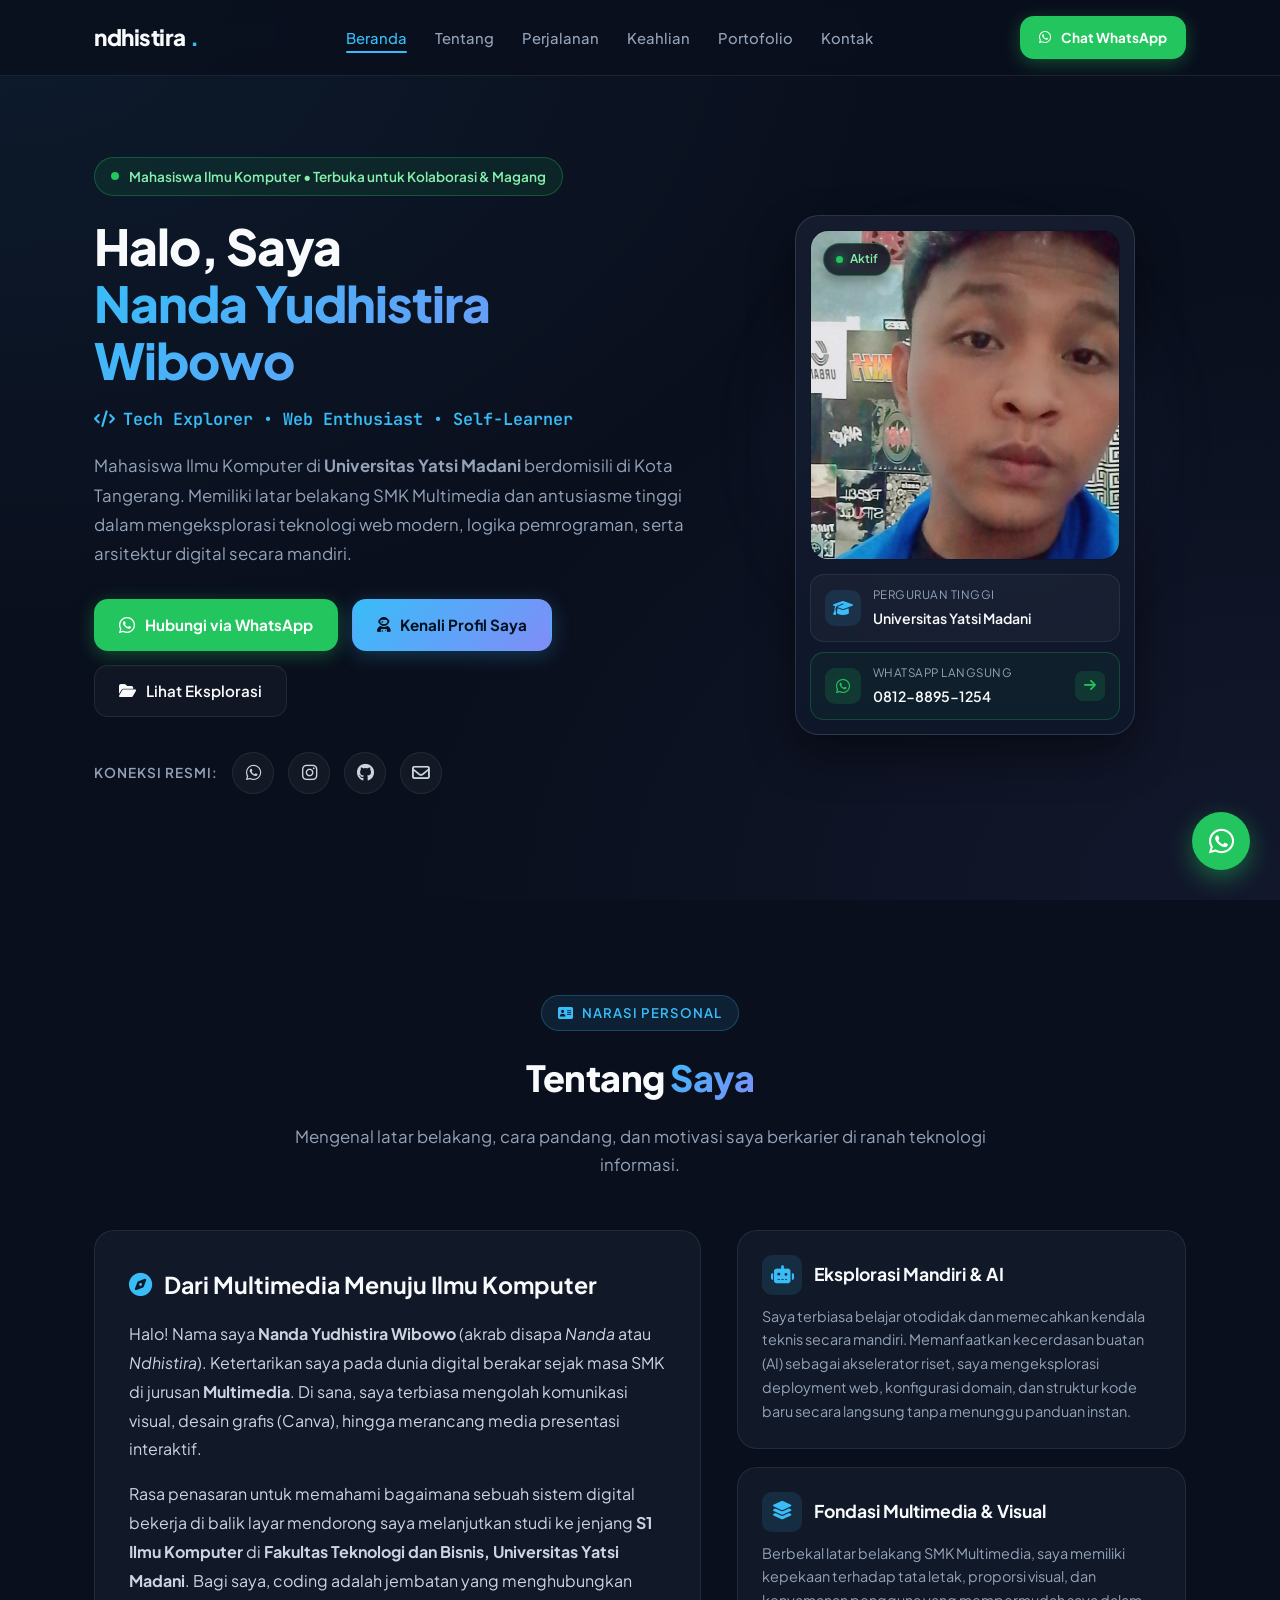
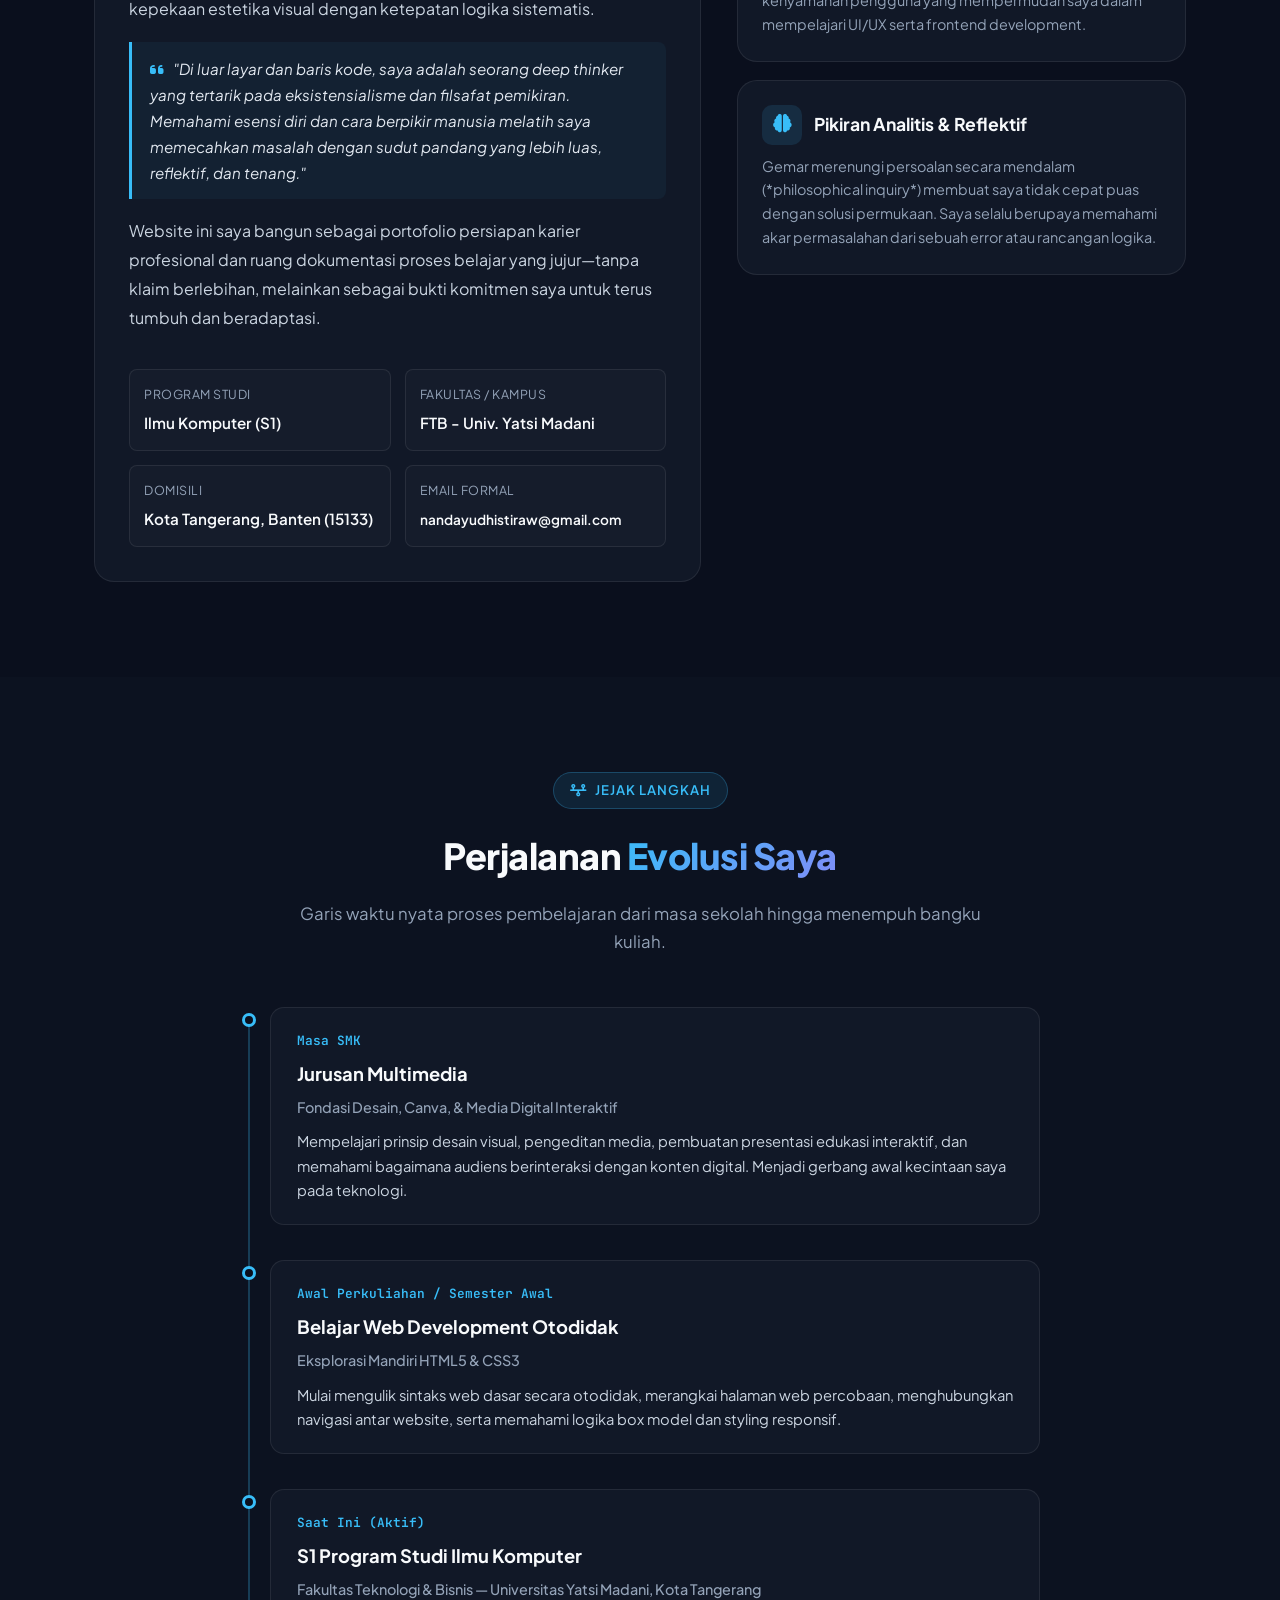
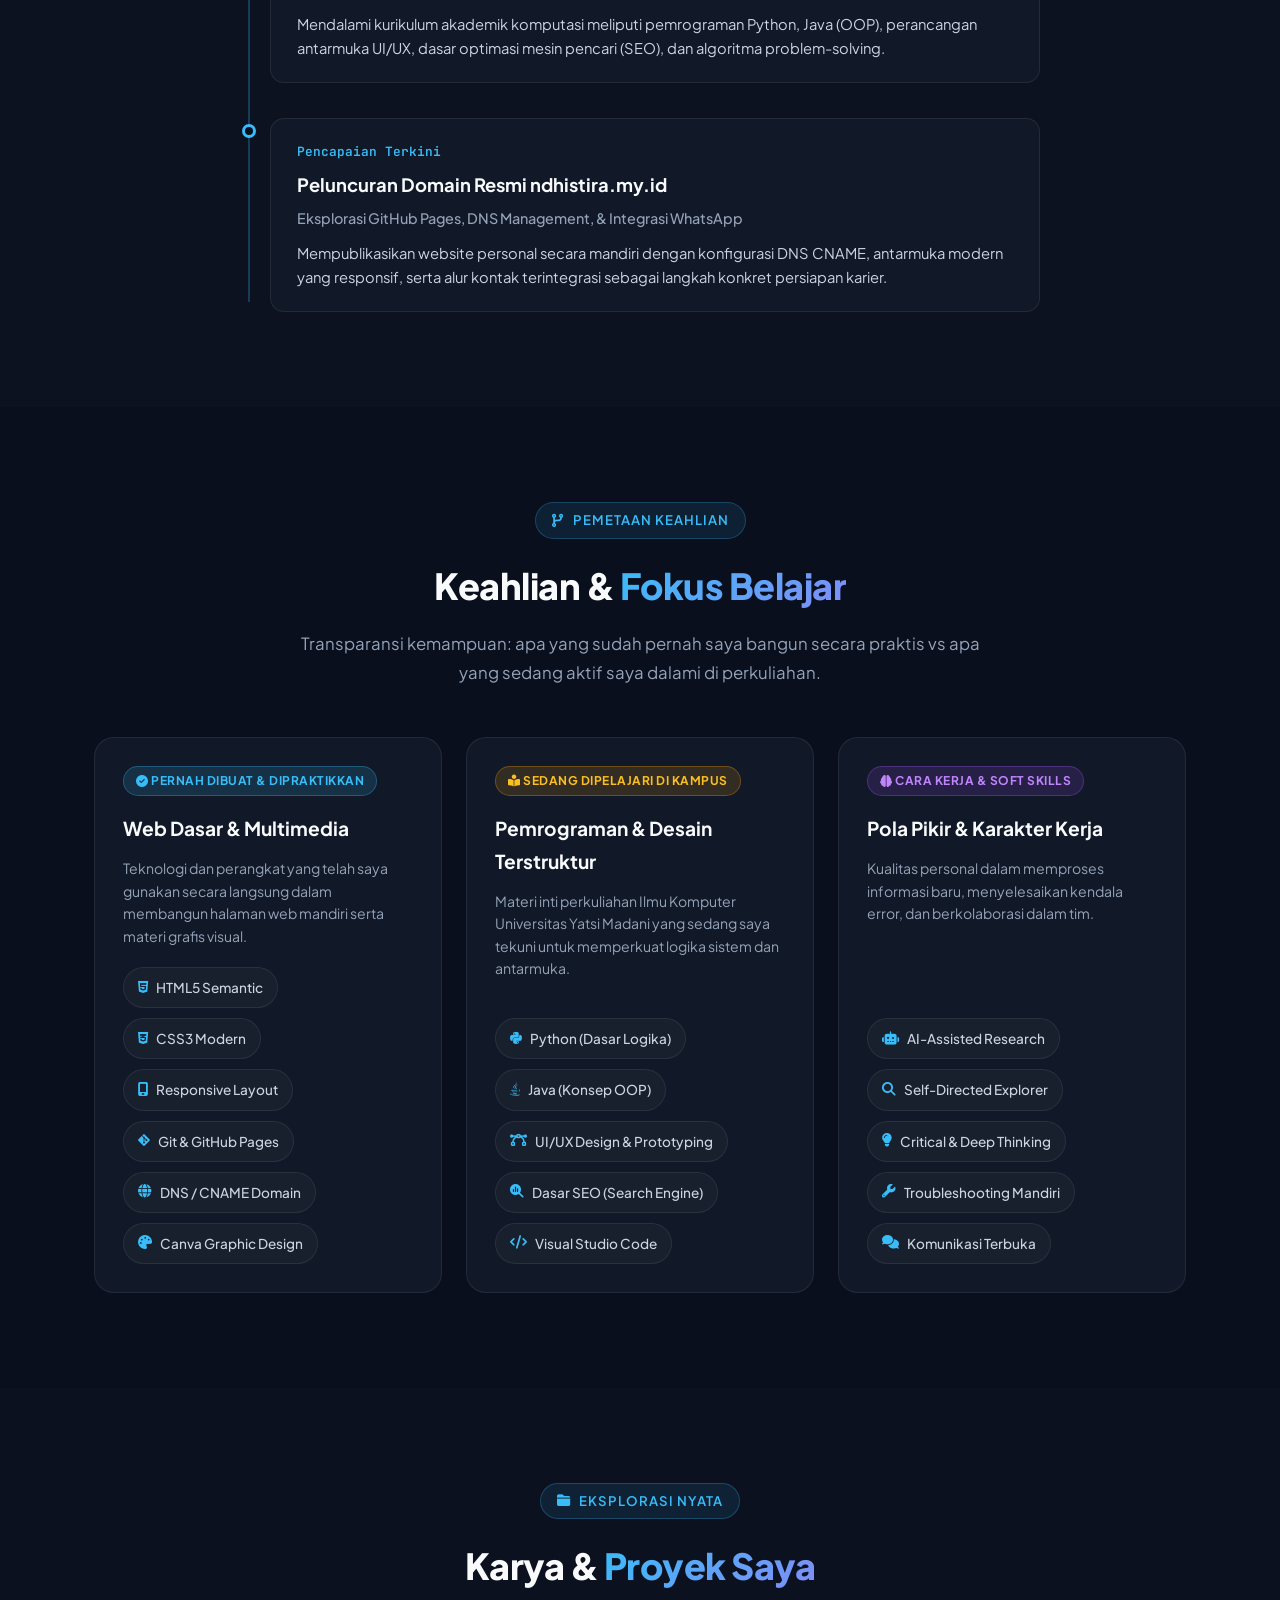
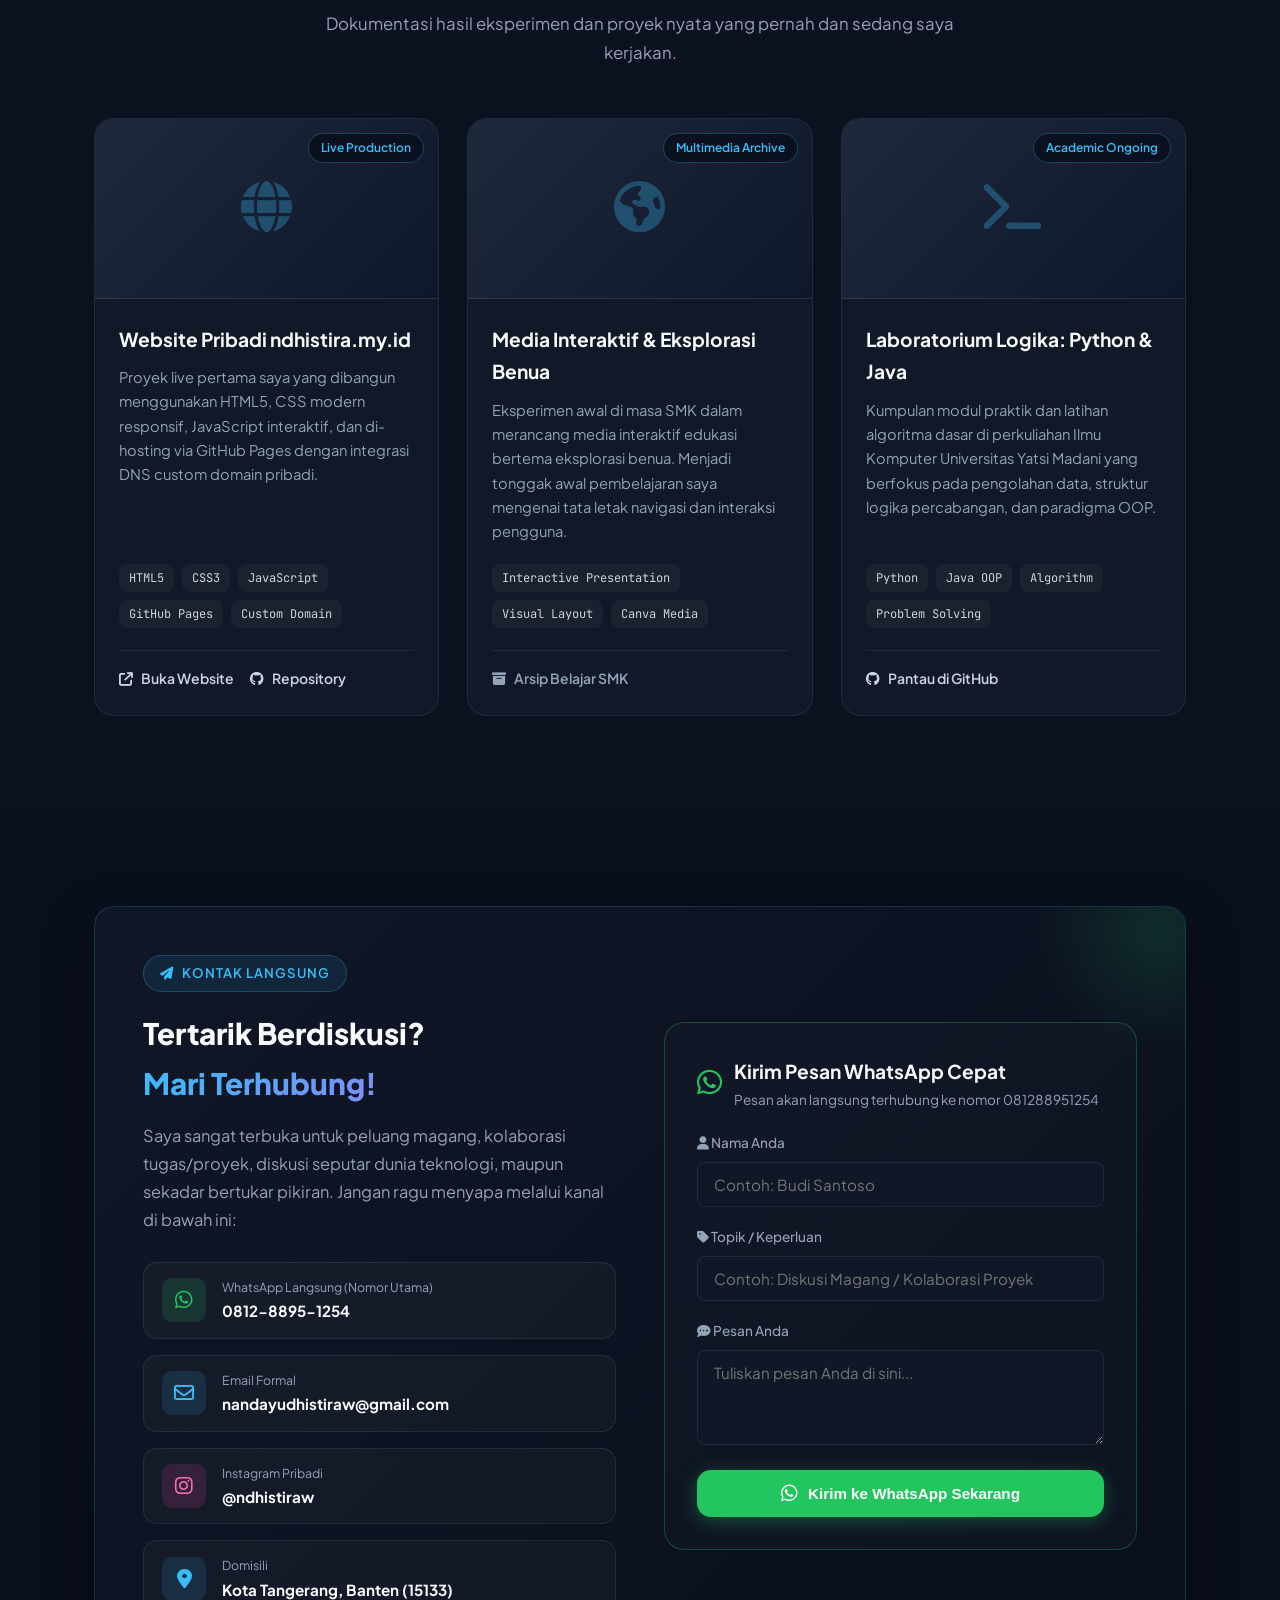
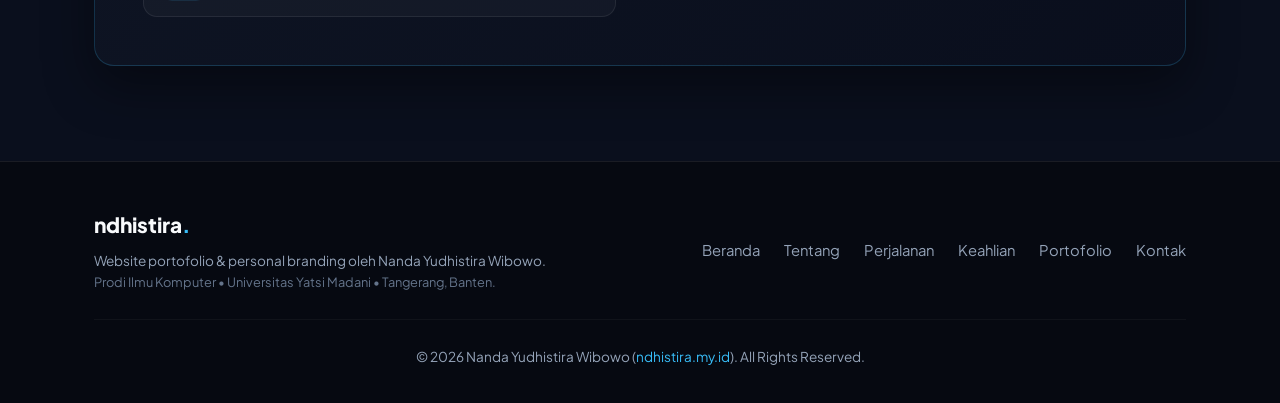
==== index.html @ 36cf0182 "pembaruan link ig" ====
<!DOCTYPE html>
<html lang="id">
<head>
    <meta charset="UTF-8">
    <meta name="viewport" content="width=device-width, initial-scale=1.0">
    <title>Nanda Yudhistira Wibowo | Portofolio & Personal Website</title>
    <meta name="description" content="Website portofolio resmi Nanda Yudhistira Wibowo (ndhistira). Mahasiswa Ilmu Komputer Universitas Yatsi Madani, Tangerang.">
    <meta name="keywords" content="Nanda Yudhistira Wibowo, ndhistira, Mahasiswa Ilmu Komputer, Universitas Yatsi Madani, Tangerang, Portofolio IT, Web Developer">
    <meta name="author" content="Nanda Yudhistira Wibowo">
    
    <!-- Open Graph / Meta Sosial -->
    <meta property="og:type" content="website">
    <meta property="og:url" content="https://ndhistira.my.id/">
    <meta property="og:title" content="Nanda Yudhistira Wibowo | Portofolio Pribadi">
    <meta property="og:description" content="Mahasiswa Ilmu Komputer Universitas Yatsi Madani, Tangerang. Portofolio persiapan karier dan eksplorasi dunia IT.">
    <meta property="og:image" content="profile.jpg">

    <!-- Google Fonts: Plus Jakarta Sans & JetBrains Mono -->
    <link rel="preconnect" href="https://fonts.googleapis.com">
    <link rel="preconnect" href="https://fonts.gstatic.com" crossorigin>
    <link href="https://fonts.googleapis.com/css2?family=Plus+Jakarta+Sans:ital,wght@0,300;0,400;0,500;0,600;0,700;0,800;1,400;1,600&family=JetBrains+Mono:wght@400;500;600&display=swap" rel="stylesheet">
    
    <!-- Font Awesome Icons -->
    <link rel="stylesheet" href="https://cdnjs.cloudflare.com/ajax/libs/font-awesome/6.5.1/css/all.min.css">

    <style>
        /* ==========================================================================
           ROOT VARIABLES & WARNA
           ========================================================================== */
        :root {
            --bg-body: #0a0f1d;
            --bg-card: #111827;
            --bg-card-hover: #172238;
            --bg-nav: rgba(10, 15, 29, 0.88);
            --border-color: rgba(255, 255, 255, 0.08);
            --border-hover: rgba(56, 189, 248, 0.4);
            
            --text-title: #f8fafc;
            --text-body: #cbd5e1;
            --text-muted: #94a3b8;
            
            --accent-primary: #38bdf8;
            --accent-gradient: linear-gradient(135deg, #38bdf8 0%, #818cf8 100%);
            --accent-glow: rgba(56, 189, 248, 0.25);
            
            --wa-green: #22c55e;
            --wa-green-hover: #16a34a;
            --wa-glow: rgba(34, 197, 94, 0.35);

            --radius-sm: 8px;
            --radius-md: 14px;
            --radius-lg: 20px;
            --radius-full: 9999px;
            
            --transition: all 0.3s cubic-bezier(0.4, 0, 0.2, 1);
        }

        /* ==========================================================================
           RESET & BASE
           ========================================================================== */
        *, *::before, *::after {
            margin: 0;
            padding: 0;
            box-sizing: border-box;
        }

        html {
            scroll-behavior: smooth;
            font-size: 16px;
            overflow-x: hidden;
            width: 100%;
            max-width: 100%;
        }

        body {
            background-color: var(--bg-body);
            color: var(--text-body);
            font-family: 'Plus Jakarta Sans', sans-serif;
            line-height: 1.7;
            overflow-x: hidden;
            width: 100%;
            max-width: 100%;
            position: relative;
            background-image: 
                radial-gradient(at 0% 0%, rgba(56, 189, 248, 0.07) 0px, transparent 50%),
                radial-gradient(at 100% 100%, rgba(129, 140, 248, 0.07) 0px, transparent 50%);
            background-attachment: fixed;
        }

        a {
            text-decoration: none;
            color: inherit;
            transition: var(--transition);
        }

        img {
            max-width: 100%;
            height: auto;
            display: block;
        }

        .container {
            width: 100%;
            max-width: 1140px;
            margin: 0 auto;
            padding: 0 24px;
        }

        .section {
            padding: 95px 0;
            position: relative;
        }

        .section-header {
            text-align: center;
            max-width: 700px;
            margin: 0 auto 50px;
        }

        .section-tag {
            display: inline-flex;
            align-items: center;
            gap: 8px;
            padding: 6px 16px;
            background: rgba(56, 189, 248, 0.1);
            color: var(--accent-primary);
            border: 1px solid rgba(56, 189, 248, 0.25);
            border-radius: var(--radius-full);
            font-size: 0.825rem;
            font-weight: 600;
            text-transform: uppercase;
            letter-spacing: 1px;
            margin-bottom: 16px;
        }

        .section-title {
            font-size: 2.25rem;
            font-weight: 800;
            color: var(--text-title);
            margin-bottom: 14px;
            letter-spacing: -0.5px;
        }

        .section-desc {
            font-size: 1.05rem;
            color: var(--text-muted);
        }

        .gradient-text {
            background: var(--accent-gradient);
            -webkit-background-clip: text;
            -webkit-text-fill-color: transparent;
            display: inline-block;
        }

        /* ==========================================================================
           BUTTONS
           ========================================================================== */
        .btn {
            display: inline-flex;
            align-items: center;
            justify-content: center;
            gap: 10px;
            padding: 12px 24px;
            border-radius: var(--radius-md);
            font-weight: 600;
            font-size: 0.95rem;
            cursor: pointer;
            border: 1px solid transparent;
            transition: var(--transition);
            text-align: center;
        }

        .btn-primary {
            background: var(--accent-gradient);
            color: #04101e;
            box-shadow: 0 4px 20px var(--accent-glow);
            font-weight: 700;
        }

        .btn-primary:hover {
            transform: translateY(-3px);
            box-shadow: 0 8px 25px rgba(56, 189, 248, 0.45);
        }

        .btn-whatsapp {
            background-color: var(--wa-green);
            color: #ffffff;
            box-shadow: 0 4px 18px var(--wa-glow);
            font-weight: 700;
        }

        .btn-whatsapp:hover {
            background-color: var(--wa-green-hover);
            transform: translateY(-3px);
            box-shadow: 0 8px 25px rgba(34, 197, 94, 0.5);
        }

        .btn-outline {
            background: rgba(255, 255, 255, 0.03);
            border: 1px solid var(--border-color);
            color: var(--text-title);
        }

        .btn-outline:hover {
            background: rgba(255, 255, 255, 0.08);
            border-color: var(--accent-primary);
            color: var(--accent-primary);
            transform: translateY(-3px);
        }

        /* ==========================================================================
           NAVBAR
           ========================================================================== */
        .navbar {
            position: fixed;
            top: 0;
            left: 0;
            width: 100%;
            z-index: 1000;
            background: var(--bg-nav);
            backdrop-filter: blur(12px);
            -webkit-backdrop-filter: blur(12px);
            border-bottom: 1px solid var(--border-color);
            transition: var(--transition);
        }

        .navbar-content {
            display: flex;
            align-items: center;
            justify-content: space-between;
            height: 75px;
        }

        .logo {
            font-size: 1.4rem;
            font-weight: 800;
            color: var(--text-title);
            letter-spacing: -0.5px;
            display: flex;
            align-items: center;
            gap: 4px;
        }

        .logo .dot {
            color: var(--accent-primary);
        }

        .nav-menu {
            display: flex;
            align-items: center;
            gap: 28px;
            list-style: none;
        }

        .nav-link {
            font-size: 0.925rem;
            font-weight: 500;
            color: var(--text-muted);
            position: relative;
            padding: 6px 0;
        }

        .nav-link:hover,
        .nav-link.active {
            color: var(--accent-primary);
        }

        .nav-link::after {
            content: '';
            position: absolute;
            bottom: 0;
            left: 0;
            width: 0%;
            height: 2px;
            background: var(--accent-primary);
            transition: var(--transition);
            border-radius: var(--radius-full);
        }

        .nav-link:hover::after,
        .nav-link.active::after {
            width: 100%;
        }

        .nav-cta {
            display: flex;
            align-items: center;
            gap: 12px;
        }

        .nav-toggle {
            display: none;
            background: none;
            border: none;
            color: var(--text-title);
            font-size: 1.4rem;
            cursor: pointer;
        }

        /* ==========================================================================
           HERO SECTION
           ========================================================================== */
        #hero {
            min-height: 100vh;
            display: flex;
            align-items: center;
            padding-top: 110px;
            padding-bottom: 60px;
            position: relative;
        }

        .hero-grid {
            display: grid;
            grid-template-columns: 1.15fr 0.85fr;
            align-items: center;
            gap: 50px;
        }

        .status-badge {
            display: inline-flex;
            align-items: center;
            gap: 10px;
            padding: 7px 16px;
            background: rgba(34, 197, 94, 0.1);
            border: 1px solid rgba(34, 197, 94, 0.3);
            border-radius: var(--radius-full);
            color: #86efac;
            font-size: 0.85rem;
            font-weight: 600;
            margin-bottom: 22px;
        }

        .pulse-dot {
            width: 8px;
            height: 8px;
            background-color: var(--wa-green);
            border-radius: 50%;
            box-shadow: 0 0 0 0 rgba(34, 197, 94, 0.7);
            animation: pulseAnimation 2s infinite;
        }

        @keyframes pulseAnimation {
            0% {
                box-shadow: 0 0 0 0 rgba(34, 197, 94, 0.7);
            }
            70% {
                box-shadow: 0 0 0 10px rgba(34, 197, 94, 0);
            }
            100% {
                box-shadow: 0 0 0 0 rgba(34, 197, 94, 0);
            }
        }

        .hero-title {
            font-size: 3.1rem;
            font-weight: 800;
            line-height: 1.15;
            color: var(--text-title);
            margin-bottom: 16px;
            letter-spacing: -1px;
        }

        .hero-subtitle {
            font-family: 'JetBrains Mono', monospace;
            font-size: 1.05rem;
            color: var(--accent-primary);
            font-weight: 600;
            margin-bottom: 18px;
            display: flex;
            align-items: center;
            gap: 8px;
        }

        .hero-description {
            font-size: 1.05rem;
            color: var(--text-muted);
            margin-bottom: 30px;
            line-height: 1.75;
        }

        .hero-actions {
            display: flex;
            flex-wrap: wrap;
            gap: 14px;
            margin-bottom: 35px;
        }

        .hero-socials {
            display: flex;
            align-items: center;
            gap: 14px;
        }

        .hero-socials-label {
            font-size: 0.85rem;
            color: var(--text-muted);
            text-transform: uppercase;
            letter-spacing: 1px;
            font-weight: 600;
        }

        .social-icon-btn {
            width: 42px;
            height: 42px;
            border-radius: 50%;
            background: rgba(255, 255, 255, 0.04);
            border: 1px solid var(--border-color);
            display: inline-flex;
            align-items: center;
            justify-content: center;
            color: var(--text-body);
            font-size: 1.1rem;
            transition: var(--transition);
        }

        .social-icon-btn:hover {
            color: var(--accent-primary);
            border-color: var(--accent-primary);
            background: rgba(56, 189, 248, 0.1);
            transform: translateY(-3px);
        }

        /* Hero Profile Card (Clean & Spacious - Tidak Numpuk) */
        .hero-image-wrapper {
            position: relative;
            display: flex;
            justify-content: center;
        }

        .hero-glow-back {
            position: absolute;
            width: 320px;
            height: 420px;
            background: radial-gradient(circle, rgba(56, 189, 248, 0.28) 0%, rgba(129, 140, 248, 0.15) 50%, transparent 70%);
            filter: blur(45px);
            z-index: -1;
            top: 15px;
        }

        .hero-profile-card {
            position: relative;
            width: 340px;
            background: linear-gradient(180deg, rgba(22, 30, 49, 0.85) 0%, rgba(15, 23, 42, 0.95) 100%);
            border: 1px solid rgba(255, 255, 255, 0.12);
            border-radius: 24px;
            padding: 14px;
            box-shadow: 0 20px 45px rgba(0, 0, 0, 0.45);
            backdrop-filter: blur(12px);
            transition: var(--transition);
        }

        .hero-profile-card:hover {
            border-color: rgba(56, 189, 248, 0.35);
            box-shadow: 0 25px 55px rgba(0, 0, 0, 0.55);
            transform: translateY(-4px);
        }

        .profile-photo-container {
            width: 100%;
            height: 330px;
            border-radius: 18px;
            overflow: hidden;
            position: relative;
            background: #020617;
            border: 1px solid rgba(255, 255, 255, 0.06);
        }

        .profile-photo-container img {
            width: 100%;
            height: 100%;
            object-fit: cover;
            object-position: center 25%;
            transition: transform 0.5s ease;
        }

        .hero-profile-card:hover .profile-photo-container img {
            transform: scale(1.03);
        }

        .profile-status-pill {
            position: absolute;
            top: 12px;
            left: 12px;
            background: rgba(10, 15, 29, 0.82);
            backdrop-filter: blur(8px);
            border: 1px solid rgba(34, 197, 94, 0.4);
            padding: 5px 12px;
            border-radius: var(--radius-full);
            font-size: 0.75rem;
            font-weight: 600;
            color: #86efac;
            display: flex;
            align-items: center;
            gap: 7px;
            box-shadow: 0 4px 12px rgba(0, 0, 0, 0.3);
        }

        .profile-status-pill .status-indicator {
            width: 7px;
            height: 7px;
            border-radius: 50%;
            background-color: var(--wa-green);
            box-shadow: 0 0 8px rgba(34, 197, 94, 0.8);
        }

        /* Detail Items Under Photo */
        .profile-card-details {
            margin-top: 14px;
            display: flex;
            flex-direction: column;
            gap: 10px;
        }

        .profile-detail-item {
            display: flex;
            align-items: center;
            gap: 12px;
            padding: 10px 14px;
            background: rgba(255, 255, 255, 0.03);
            border: 1px solid var(--border-color);
            border-radius: var(--radius-md);
            transition: var(--transition);
        }

        .profile-detail-item:hover {
            background: rgba(255, 255, 255, 0.06);
            border-color: rgba(56, 189, 248, 0.3);
        }

        .profile-detail-item.wa-item {
            border-color: rgba(34, 197, 94, 0.25);
            background: rgba(34, 197, 94, 0.05);
        }

        .profile-detail-item.wa-item:hover {
            border-color: rgba(34, 197, 94, 0.45);
            background: rgba(34, 197, 94, 0.1);
        }

        .detail-icon {
            width: 36px;
            height: 36px;
            border-radius: 10px;
            background: rgba(56, 189, 248, 0.12);
            color: var(--accent-primary);
            display: flex;
            align-items: center;
            justify-content: center;
            font-size: 1rem;
            flex-shrink: 0;
        }

        .detail-icon.wa {
            background: rgba(34, 197, 94, 0.15);
            color: var(--wa-green);
        }

        .detail-text {
            flex-grow: 1;
        }

        .detail-text span {
            display: block;
            font-size: 0.725rem;
            color: var(--text-muted);
            text-transform: uppercase;
            letter-spacing: 0.5px;
            margin-bottom: 2px;
        }

        .detail-text strong {
            display: block;
            font-size: 0.88rem;
            color: var(--text-title);
            font-weight: 600;
        }

        .detail-action-btn {
            width: 30px;
            height: 30px;
            border-radius: 8px;
            background: rgba(34, 197, 94, 0.15);
            color: var(--wa-green);
            display: flex;
            align-items: center;
            justify-content: center;
            font-size: 0.85rem;
            transition: var(--transition);
        }

        .detail-action-btn:hover {
            background: var(--wa-green);
            color: #ffffff;
            transform: translateX(2px);
        }

        /* ==========================================================================
           ABOUT SECTION (PERSONAL NARRATIVE & HONEST STORY)
           ========================================================================== */
        .about-grid {
            display: grid;
            grid-template-columns: 1.15fr 0.85fr;
            gap: 36px;
            align-items: stretch;
        }

        .about-card {
            background: var(--bg-card);
            border: 1px solid var(--border-color);
            border-radius: var(--radius-lg);
            padding: 34px;
            display: flex;
            flex-direction: column;
            justify-content: space-between;
        }

        .about-card h3 {
            font-size: 1.45rem;
            color: var(--text-title);
            margin-bottom: 16px;
            display: flex;
            align-items: center;
            gap: 12px;
        }

        .about-card h3 i {
            color: var(--accent-primary);
        }

        .about-card p {
            color: var(--text-body);
            font-size: 1rem;
            line-height: 1.8;
            margin-bottom: 16px;
        }

        .philosophical-quote {
            background: rgba(56, 189, 248, 0.05);
            border-left: 3px solid var(--accent-primary);
            padding: 14px 18px;
            border-radius: 0 var(--radius-sm) var(--radius-sm) 0;
            margin: 18px 0;
            font-style: italic;
            color: #e2e8f0;
            font-size: 0.95rem;
        }

        .info-grid {
            display: grid;
            grid-template-columns: repeat(2, 1fr);
            gap: 14px;
            margin-top: 20px;
        }

        .info-item {
            background: rgba(255, 255, 255, 0.02);
            border: 1px solid var(--border-color);
            border-radius: var(--radius-sm);
            padding: 14px;
        }

        .info-label {
            font-size: 0.775rem;
            color: var(--text-muted);
            margin-bottom: 4px;
            display: block;
            text-transform: uppercase;
            letter-spacing: 0.5px;
        }

        .info-value {
            font-size: 0.95rem;
            font-weight: 600;
            color: var(--text-title);
        }

        /* Pillars Side Column */
        .pillars-column {
            display: flex;
            flex-direction: column;
            gap: 18px;
        }

        .pillar-card {
            background: var(--bg-card);
            border: 1px solid var(--border-color);
            border-radius: var(--radius-lg);
            padding: 24px;
            transition: var(--transition);
        }

        .pillar-card:hover {
            border-color: var(--border-hover);
            transform: translateY(-3px);
            background: var(--bg-card-hover);
        }

        .pillar-header {
            display: flex;
            align-items: center;
            gap: 12px;
            margin-bottom: 10px;
        }

        .pillar-icon {
            width: 40px;
            height: 40px;
            border-radius: 10px;
            background: rgba(56, 189, 248, 0.12);
            color: var(--accent-primary);
            display: flex;
            align-items: center;
            justify-content: center;
            font-size: 1.15rem;
        }

        .pillar-title {
            font-size: 1.1rem;
            font-weight: 700;
            color: var(--text-title);
        }

        .pillar-desc {
            font-size: 0.9rem;
            color: var(--text-muted);
            line-height: 1.65;
        }

        /* ==========================================================================
           SKILLS SECTION (HONEST CATEGORIZATION)
           ========================================================================== */
        .skills-grid {
            display: grid;
            grid-template-columns: repeat(auto-fit, minmax(320px, 1fr));
            gap: 24px;
        }

        .skill-box {
            background: var(--bg-card);
            border: 1px solid var(--border-color);
            border-radius: var(--radius-lg);
            padding: 28px;
            transition: var(--transition);
            display: flex;
            flex-direction: column;
        }

        .skill-box:hover {
            border-color: var(--border-hover);
            transform: translateY(-4px);
            background: var(--bg-card-hover);
        }

        .skill-box-badge {
            display: inline-block;
            align-self: flex-start;
            padding: 4px 12px;
            border-radius: var(--radius-full);
            font-size: 0.75rem;
            font-weight: 700;
            text-transform: uppercase;
            letter-spacing: 0.5px;
            margin-bottom: 16px;
        }

        .badge-mastered {
            background: rgba(56, 189, 248, 0.15);
            color: var(--accent-primary);
            border: 1px solid rgba(56, 189, 248, 0.3);
        }

        .badge-learning {
            background: rgba(245, 158, 11, 0.15);
            color: #fbbf24;
            border: 1px solid rgba(245, 158, 11, 0.3);
        }

        .badge-method {
            background: rgba(168, 85, 247, 0.15);
            color: #c084fc;
            border: 1px solid rgba(168, 85, 247, 0.3);
        }

        .skill-box-title {
            font-size: 1.2rem;
            font-weight: 700;
            color: var(--text-title);
            margin-bottom: 12px;
        }

        .skill-box-desc {
            font-size: 0.88rem;
            color: var(--text-muted);
            margin-bottom: 20px;
            line-height: 1.6;
        }

        .skill-tags {
            display: flex;
            flex-wrap: wrap;
            gap: 10px;
            margin-top: auto;
        }

        .tech-pill-tag {
            display: inline-flex;
            align-items: center;
            gap: 8px;
            padding: 8px 14px;
            background: rgba(255, 255, 255, 0.03);
            border: 1px solid var(--border-color);
            border-radius: var(--radius-full);
            font-size: 0.85rem;
            color: var(--text-body);
            font-weight: 500;
        }

        .tech-pill-tag i {
            color: var(--accent-primary);
        }

        /* ==========================================================================
           LEARNING JOURNEY & TIMELINE
           ========================================================================== */
        .timeline {
            position: relative;
            max-width: 800px;
            margin: 0 auto;
            padding-left: 30px;
        }

        .timeline::before {
            content: '';
            position: absolute;
            left: 8px;
            top: 10px;
            bottom: 10px;
            width: 2px;
            background: rgba(56, 189, 248, 0.25);
        }

        .timeline-item {
            position: relative;
            margin-bottom: 35px;
        }

        .timeline-item:last-child {
            margin-bottom: 0;
        }

        .timeline-dot {
            position: absolute;
            left: -28px;
            top: 6px;
            width: 14px;
            height: 14px;
            border-radius: 50%;
            background: var(--bg-body);
            border: 3px solid var(--accent-primary);
        }

        .timeline-card {
            background: var(--bg-card);
            border: 1px solid var(--border-color);
            border-radius: var(--radius-md);
            padding: 22px 26px;
            transition: var(--transition);
        }

        .timeline-card:hover {
            border-color: var(--border-hover);
            transform: translateX(4px);
        }

        .timeline-period {
            font-family: 'JetBrains Mono', monospace;
            font-size: 0.8rem;
            color: var(--accent-primary);
            font-weight: 600;
            margin-bottom: 6px;
        }

        .timeline-title {
            font-size: 1.15rem;
            font-weight: 700;
            color: var(--text-title);
            margin-bottom: 6px;
        }

        .timeline-institution {
            font-size: 0.9rem;
            color: #94a3b8;
            font-weight: 500;
            margin-bottom: 10px;
        }

        .timeline-desc {
            font-size: 0.92rem;
            color: var(--text-body);
            line-height: 1.65;
        }

        /* ==========================================================================
           PORTFOLIO / PROJECTS
           ========================================================================== */
        .projects-grid {
            display: grid;
            grid-template-columns: repeat(auto-fit, minmax(320px, 1fr));
            gap: 28px;
        }

        .project-card {
            background: var(--bg-card);
            border: 1px solid var(--border-color);
            border-radius: var(--radius-lg);
            overflow: hidden;
            display: flex;
            flex-direction: column;
            transition: var(--transition);
        }

        .project-card:hover {
            transform: translateY(-6px);
            border-color: var(--border-hover);
            box-shadow: 0 16px 36px rgba(0, 0, 0, 0.4);
        }

        .project-preview {
            height: 180px;
            background: linear-gradient(135deg, #1e293b 0%, #0f172a 100%);
            display: flex;
            align-items: center;
            justify-content: center;
            position: relative;
            border-bottom: 1px solid var(--border-color);
        }

        .project-preview-icon {
            font-size: 3.2rem;
            color: rgba(56, 189, 248, 0.3);
            transition: transform 0.4s ease;
        }

        .project-card:hover .project-preview-icon {
            transform: scale(1.12);
            color: var(--accent-primary);
        }

        .project-tag-floating {
            position: absolute;
            top: 14px;
            right: 14px;
            background: rgba(10, 15, 29, 0.85);
            backdrop-filter: blur(4px);
            padding: 4px 12px;
            border-radius: var(--radius-full);
            font-size: 0.75rem;
            font-weight: 600;
            color: var(--accent-primary);
            border: 1px solid rgba(56, 189, 248, 0.3);
        }

        .project-content {
            padding: 24px;
            display: flex;
            flex-direction: column;
            flex-grow: 1;
        }

        .project-title {
            font-size: 1.2rem;
            font-weight: 700;
            color: var(--text-title);
            margin-bottom: 10px;
        }

        .project-desc {
            font-size: 0.92rem;
            color: var(--text-muted);
            margin-bottom: 20px;
            flex-grow: 1;
            line-height: 1.65;
        }

        .project-tech {
            display: flex;
            flex-wrap: wrap;
            gap: 8px;
            margin-bottom: 22px;
        }

        .tech-pill {
            font-family: 'JetBrains Mono', monospace;
            font-size: 0.75rem;
            padding: 4px 10px;
            background: rgba(255, 255, 255, 0.04);
            border-radius: var(--radius-sm);
            color: var(--text-body);
        }

        .project-links {
            display: flex;
            align-items: center;
            gap: 16px;
            border-top: 1px solid var(--border-color);
            padding-top: 16px;
        }

        .project-btn {
            display: inline-flex;
            align-items: center;
            gap: 8px;
            font-size: 0.875rem;
            font-weight: 600;
            color: var(--text-body);
        }

        .project-btn:hover {
            color: var(--accent-primary);
        }

        /* ==========================================================================
           CONTACT & WHATSAPP SECTION
           ========================================================================== */
        .contact-box {
            background: linear-gradient(135deg, rgba(17, 24, 39, 0.95) 0%, rgba(10, 15, 29, 0.95) 100%);
            border: 1px solid rgba(56, 189, 248, 0.2);
            border-radius: var(--radius-lg);
            padding: 48px;
            box-shadow: 0 20px 50px rgba(0, 0, 0, 0.4);
            position: relative;
            overflow: hidden;
        }

        .contact-box::before {
            content: '';
            position: absolute;
            top: -100px;
            right: -100px;
            width: 250px;
            height: 250px;
            background: radial-gradient(circle, rgba(34, 197, 94, 0.15) 0%, transparent 70%);
            border-radius: 50%;
            pointer-events: none;
        }

        .contact-grid {
            display: grid;
            grid-template-columns: 1fr 1fr;
            gap: 48px;
            align-items: center;
            min-width: 0;
        }

        .contact-grid > * {
            min-width: 0;
        }

        .contact-info-title {
            font-size: 1.85rem;
            font-weight: 800;
            color: var(--text-title);
            margin-bottom: 14px;
        }

        .contact-info-desc {
            color: var(--text-muted);
            font-size: 1.025rem;
            margin-bottom: 28px;
            line-height: 1.7;
        }

        .contact-channels {
            display: flex;
            flex-direction: column;
            gap: 16px;
        }

        .channel-item {
            display: flex;
            align-items: center;
            gap: 16px;
            padding: 14px 18px;
            background: rgba(255, 255, 255, 0.03);
            border: 1px solid var(--border-color);
            border-radius: var(--radius-md);
            transition: var(--transition);
            min-width: 0;
            overflow: hidden;
        }

        .channel-item:hover {
            border-color: var(--accent-primary);
            background: rgba(56, 189, 248, 0.05);
            transform: translateX(4px);
        }

        .channel-icon {
            width: 44px;
            height: 44px;
            border-radius: 10px;
            background: rgba(56, 189, 248, 0.12);
            color: var(--accent-primary);
            display: flex;
            align-items: center;
            justify-content: center;
            font-size: 1.25rem;
            flex-shrink: 0;
        }

        .channel-icon.wa {
            background: rgba(34, 197, 94, 0.15);
            color: var(--wa-green);
        }

        .channel-icon.ig {
            background: rgba(236, 72, 153, 0.15);
            color: #f472b6;
        }

        .channel-detail {
            min-width: 0;
            overflow: hidden;
        }

        .channel-detail span {
            display: block;
            font-size: 0.775rem;
            color: var(--text-muted);
        }

        .channel-detail strong {
            display: block;
            font-size: 0.95rem;
            color: var(--text-title);
            word-break: break-all;
            overflow-wrap: anywhere;
        }

        /* Direct WhatsApp Form */
        .wa-card {
            background: rgba(255, 255, 255, 0.02);
            border: 1px solid rgba(34, 197, 94, 0.3);
            border-radius: var(--radius-lg);
            padding: 32px;
            position: relative;
            min-width: 0;
            max-width: 100%;
            box-sizing: border-box;
        }

        .wa-card-header {
            display: flex;
            align-items: center;
            gap: 12px;
            margin-bottom: 20px;
        }

        .wa-card-header i {
            font-size: 1.8rem;
            color: var(--wa-green);
        }

        .wa-card-header h4 {
            font-size: 1.2rem;
            color: var(--text-title);
        }

        .form-group {
            margin-bottom: 18px;
        }

        .form-group label {
            display: block;
            font-size: 0.85rem;
            color: var(--text-muted);
            margin-bottom: 8px;
            font-weight: 500;
        }

        .form-control {
            width: 100%;
            padding: 12px 16px;
            background: rgba(17, 24, 39, 0.85);
            border: 1px solid var(--border-color);
            border-radius: var(--radius-sm);
            color: var(--text-title);
            font-family: inherit;
            font-size: 0.95rem;
            transition: var(--transition);
        }

        .form-control:focus {
            outline: none;
            border-color: var(--wa-green);
            box-shadow: 0 0 0 3px rgba(34, 197, 94, 0.15);
        }

        textarea.form-control {
            resize: vertical;
            min-height: 95px;
        }

        /* ==========================================================================
           FOOTER
           ========================================================================== */
        footer {
            background: #060911;
            border-top: 1px solid var(--border-color);
            padding: 45px 0 35px;
            color: var(--text-muted);
            font-size: 0.925rem;
        }

        .footer-content {
            display: flex;
            align-items: center;
            justify-content: space-between;
            flex-wrap: wrap;
            gap: 20px;
            margin-bottom: 25px;
        }

        .footer-logo {
            font-size: 1.3rem;
            font-weight: 800;
            color: var(--text-title);
        }

        .footer-logo span {
            color: var(--accent-primary);
        }

        .footer-links {
            display: flex;
            gap: 24px;
        }

        .footer-links a:hover {
            color: var(--accent-primary);
        }

        .footer-bottom {
            text-align: center;
            border-top: 1px solid rgba(255, 255, 255, 0.04);
            padding-top: 25px;
            font-size: 0.85rem;
        }

        /* ==========================================================================
           FLOATING WHATSAPP BUTTON
           ========================================================================== */
        .floating-wa-btn {
            position: fixed;
            bottom: 30px;
            right: 30px;
            z-index: 999;
            width: 58px;
            height: 58px;
            border-radius: 50%;
            background-color: var(--wa-green);
            color: #ffffff;
            display: flex;
            align-items: center;
            justify-content: center;
            font-size: 1.8rem;
            box-shadow: 0 8px 24px rgba(34, 197, 94, 0.45);
            transition: var(--transition);
        }

        .floating-wa-btn:hover {
            transform: scale(1.1) translateY(-3px);
            box-shadow: 0 12px 30px rgba(34, 197, 94, 0.6);
            color: #ffffff;
        }

        .floating-wa-tooltip {
            position: absolute;
            right: 70px;
            background: #111827;
            color: #f8fafc;
            padding: 8px 14px;
            border-radius: var(--radius-sm);
            font-size: 0.85rem;
            font-weight: 600;
            white-space: nowrap;
            box-shadow: 0 6px 20px rgba(0, 0, 0, 0.4);
            border: 1px solid rgba(255, 255, 255, 0.1);
            pointer-events: none;
            opacity: 0;
            transform: translateX(10px);
            transition: var(--transition);
        }

        .floating-wa-btn:hover .floating-wa-tooltip {
            opacity: 1;
            transform: translateX(0);
        }

        /* ==========================================================================
           RESPONSIVE DESIGN (MEDIA QUERIES)
           ========================================================================== */
        @media (max-width: 992px) {
            .hero-grid {
                grid-template-columns: 1fr;
                text-align: center;
                gap: 40px;
            }

            .hero-subtitle {
                justify-content: center;
            }

            .hero-actions {
                justify-content: center;
            }

            .hero-socials {
                justify-content: center;
            }

            .hero-image-wrapper {
                order: -1;
            }

            .about-grid {
                grid-template-columns: 1fr;
            }

            .contact-grid {
                grid-template-columns: 1fr;
                gap: 32px;
            }
        }

        @media (max-width: 768px) {
            .container {
                padding: 0 16px;
            }

            .navbar-content {
                height: 65px;
            }

            .nav-menu {
                position: fixed;
                top: 65px;
                left: -100%;
                width: 100%;
                height: calc(100vh - 65px);
                background: rgba(10, 15, 29, 0.98);
                backdrop-filter: blur(15px);
                flex-direction: column;
                justify-content: center;
                gap: 25px;
                transition: var(--transition);
                z-index: 9999;
            }

            .nav-menu.open {
                left: 0;
            }

            .nav-link {
                font-size: 1.15rem;
            }

            .nav-cta .btn {
                display: none;
            }

            .nav-toggle {
                display: block;
            }

            .section {
                padding: 60px 0;
            }

            .section-title {
                font-size: 1.8rem;
                word-break: break-word;
            }

            .hero-title {
                font-size: 2.15rem;
                word-break: break-word;
            }

            .hero-actions {
                flex-direction: column;
                width: 100%;
            }

            .hero-actions .btn {
                width: 100%;
            }

            .hero-profile-card {
                width: 100%;
                max-width: 320px;
                margin: 0 auto;
            }

            .profile-photo-container {
                height: 290px;
            }

            .about-card {
                padding: 24px 16px;
            }

            .info-grid {
                grid-template-columns: 1fr;
            }

            .info-value {
                word-break: break-all;
            }

            .skills-grid,
            .projects-grid {
                grid-template-columns: 1fr;
            }

            .contact-box {
                padding: 22px 14px;
                border-radius: var(--radius-md);
            }

            .contact-info-title {
                font-size: 1.55rem;
                word-break: break-word;
            }

            .channel-item {
                padding: 12px 12px;
                gap: 12px;
            }

            .channel-detail strong {
                font-size: 0.88rem;
                word-break: break-all;
            }

            .wa-card {
                padding: 20px 14px;
                border-radius: var(--radius-md);
            }

            .wa-card .btn-whatsapp {
                font-size: 0.9rem;
                padding: 12px 10px;
                white-space: normal;
                word-break: break-word;
            }

            .floating-wa-btn {
                bottom: 18px;
                right: 18px;
                width: 50px;
                height: 50px;
                font-size: 1.5rem;
            }

            .floating-wa-tooltip {
                display: none !important;
            }
        }

        @media (max-width: 480px) {
            .container {
                padding: 0 14px;
            }

            .hero-title {
                font-size: 1.85rem;
            }

            .section-title {
                font-size: 1.6rem;
            }

            .hero-profile-card {
                max-width: 100%;
            }

            .profile-photo-container {
                height: 270px;
            }

            .contact-box {
                padding: 18px 12px;
            }

            .wa-card {
                padding: 16px 12px;
            }

            .wa-card-header h4 {
                font-size: 1.05rem;
            }
        }
    </style>
</head>
<body>

    <!-- ==========================================
         NAVBAR
         ========================================== -->
    <nav class="navbar" id="navbar">
        <div class="container navbar-content">
            <a href="#hero" class="logo">
                ndhistira<span class="dot">.</span>
            </a>

            <ul class="nav-menu" id="navMenu">
                <li><a href="#hero" class="nav-link active">Beranda</a></li>
                <li><a href="#about" class="nav-link">Tentang</a></li>
                <li><a href="#journey" class="nav-link">Perjalanan</a></li>
                <li><a href="#skills" class="nav-link">Keahlian</a></li>
                <li><a href="#projects" class="nav-link">Portofolio</a></li>
                <li><a href="#contact" class="nav-link">Kontak</a></li>
            </ul>

            <div class="nav-cta">
                <a href="https://wa.me/6281288951254?text=Halo%20Nanda%2C%20saya%20melihat%20website%20portofolio%20kamu." target="_blank" class="btn btn-whatsapp" style="padding: 9px 18px; font-size: 0.85rem;">
                    <i class="fa-brands fa-whatsapp"></i> Chat WhatsApp
                </a>
                <button class="nav-toggle" id="navToggle" aria-label="Toggle navigation">
                    <i class="fa-solid fa-bars"></i>
                </button>
            </div>
        </div>
    </nav>

    <!-- ==========================================
         HERO SECTION
         ========================================== -->
    <section id="hero" class="section">
        <div class="container">
            <div class="hero-grid">
                <!-- Hero Left: Authentic Text -->
                <div class="hero-content">
                    <div class="status-badge">
                        <span class="pulse-dot"></span>
                        Mahasiswa Ilmu Komputer • Terbuka untuk Kolaborasi & Magang
                    </div>
                    
                    <h1 class="hero-title">
                        Halo, Saya <br>
                        <span class="gradient-text">Nanda Yudhistira Wibowo</span>
                    </h1>

                    <div class="hero-subtitle">
                        <i class="fa-solid fa-code"></i>
                        <span>Tech Explorer • Web Enthusiast • Self-Learner</span>
                    </div>

                    <p class="hero-description">
                        Mahasiswa Ilmu Komputer di <strong>Universitas Yatsi Madani</strong> berdomisili di Kota Tangerang. Memiliki latar belakang SMK Multimedia dan antusiasme tinggi dalam mengeksplorasi teknologi web modern, logika pemrograman, serta arsitektur digital secara mandiri.
                    </p>

                    <div class="hero-actions">
                        <a href="https://wa.me/6281288951254?text=Halo%20Nanda%2C%20saya%20tertarik%20untuk%20berdiskusi%20dengan%20Anda." target="_blank" class="btn btn-whatsapp">
                            <i class="fa-brands fa-whatsapp" style="font-size: 1.15rem;"></i>
                            Hubungi via WhatsApp
                        </a>
                        <a href="#about" class="btn btn-primary">
                            <i class="fa-solid fa-user-astronaut"></i>
                            Kenali Profil Saya
                        </a>
                        <a href="#projects" class="btn btn-outline">
                            <i class="fa-solid fa-folder-open"></i>
                            Lihat Eksplorasi
                        </a>
                    </div>

                    <div class="hero-socials">
                        <span class="hero-socials-label">Koneksi Resmi:</span>
                        <a href="https://wa.me/6281288951254" target="_blank" class="social-icon-btn" title="WhatsApp: 081288951254" aria-label="WhatsApp">
                            <i class="fa-brands fa-whatsapp"></i>
                        </a>
                        <a href="https://www.instagram.com/ndhistiraw?xtok=OXd3cTcxbGcxMnhq" target="_blank" class="social-icon-btn" title="Instagram: @ndhistiraw" aria-label="Instagram">
                            <i class="fa-brands fa-instagram"></i>
                        </a>
                        <a href="https://github.com/nandayudhistirawibowo" target="_blank" class="social-icon-btn" title="GitHub: nandayudhistirawibowo" aria-label="GitHub">
                            <i class="fa-brands fa-github"></i>
                        </a>
                        <a href="mailto:nandayudhistiraw@gmail.com" class="social-icon-btn" title="Email: nandayudhistiraw@gmail.com" aria-label="Email">
                            <i class="fa-regular fa-envelope"></i>
                        </a>
                    </div>
                </div>

                <!-- Hero Right: Photo & Clean Profile Card (Tidak Numpuk) -->
                <div class="hero-image-wrapper">
                    <div class="hero-glow-back"></div>
                    <div class="hero-profile-card">
                        <!-- Clean Unobstructed Photo -->
                        <div class="profile-photo-container">
                            <img src="profile.jpg" alt="Foto Profil Nanda Yudhistira Wibowo" loading="eager">
                            <div class="profile-status-pill">
                                <span class="status-indicator"></span> Aktif
                            </div>
                        </div>

                        <!-- Card Details Under Photo (Rapi & Bersih) -->
                        <div class="profile-card-details">
                            <!-- Item 1: Kampus -->
                            <div class="profile-detail-item">
                                <div class="detail-icon">
                                    <i class="fa-solid fa-graduation-cap"></i>
                                </div>
                                <div class="detail-text">
                                    <span>Perguruan Tinggi</span>
                                    <strong>Universitas Yatsi Madani</strong>
                                </div>
                            </div>

                            <!-- Item 2: WhatsApp (Bisa Diklik Langsung) -->
                            <div class="profile-detail-item wa-item">
                                <div class="detail-icon wa">
                                    <i class="fa-brands fa-whatsapp"></i>
                                </div>
                                <div class="detail-text">
                                    <span>WhatsApp Langsung</span>
                                    <strong>0812-8895-1254</strong>
                                </div>
                                <a href="https://wa.me/6281288951254?text=Halo%20Nanda%2C%20saya%20menghubungi%20lewat%20website%20portofolio%20kamu." target="_blank" class="detail-action-btn" title="Kirim Chat WhatsApp">
                                    <i class="fa-solid fa-arrow-right"></i>
                                </a>
                            </div>
                        </div>
                    </div>
                </div>
            </div>
        </div>
    </section>

    <!-- ==========================================
         ABOUT SECTION
         ========================================== -->
    <section id="about" class="section">
        <div class="container">
            <div class="section-header">
                <span class="section-tag"><i class="fa-solid fa-address-card"></i> Narasi Personal</span>
                <h2 class="section-title">Tentang <span class="gradient-text">Saya</span></h2>
                <p class="section-desc">Mengenal latar belakang, cara pandang, dan motivasi saya berkarier di ranah teknologi informasi.</p>
            </div>

            <div class="about-grid">
                <!-- Personal Narrative Card -->
                <div class="about-card">
                    <div>
                        <h3><i class="fa-solid fa-compass"></i> Dari Multimedia Menuju Ilmu Komputer</h3>
                        <p>
                            Halo! Nama saya <strong>Nanda Yudhistira Wibowo</strong> (akrab disapa <em>Nanda</em> atau <em>Ndhistira</em>). Ketertarikan saya pada dunia digital berakar sejak masa SMK di jurusan <strong>Multimedia</strong>. Di sana, saya terbiasa mengolah komunikasi visual, desain grafis (Canva), hingga merancang media presentasi interaktif.
                        </p>
                        <p>
                            Rasa penasaran untuk memahami bagaimana sebuah sistem digital bekerja di balik layar mendorong saya melanjutkan studi ke jenjang <strong>S1 Ilmu Komputer</strong> di <strong>Fakultas Teknologi dan Bisnis, Universitas Yatsi Madani</strong>. Bagi saya, coding adalah jembatan yang menghubungkan kepekaan estetika visual dengan ketepatan logika sistematis.
                        </p>

                        <!-- Sisi Pemikir / Eksistensialisme -->
                        <div class="philosophical-quote">
                            <i class="fa-solid fa-quote-left" style="color: var(--accent-primary); margin-right: 6px;"></i>
                            "Di luar layar dan baris kode, saya adalah seorang <em>deep thinker</em> yang tertarik pada eksistensialisme dan filsafat pemikiran. Memahami esensi diri dan cara berpikir manusia melatih saya memecahkan masalah dengan sudut pandang yang lebih luas, reflektif, dan tenang."
                        </div>

                        <p>
                            Website ini saya bangun sebagai portofolio persiapan karier profesional dan ruang dokumentasi proses belajar yang jujur—tanpa klaim berlebihan, melainkan sebagai bukti komitmen saya untuk terus tumbuh dan beradaptasi.
                        </p>
                    </div>

                    <div class="info-grid">
                        <div class="info-item">
                            <span class="info-label">Program Studi</span>
                            <span class="info-value">Ilmu Komputer (S1)</span>
                        </div>
                        <div class="info-item">
                            <span class="info-label">Fakultas / Kampus</span>
                            <span class="info-value">FTB - Univ. Yatsi Madani</span>
                        </div>
                        <div class="info-item">
                            <span class="info-label">Domisili</span>
                            <span class="info-value">Kota Tangerang, Banten (15133)</span>
                        </div>
                        <div class="info-item">
                            <span class="info-label">Email Formal</span>
                            <span class="info-value" style="font-size: 0.85rem; word-break: break-all;">nandayudhistiraw@gmail.com</span>
                        </div>
                    </div>
                </div>

                <!-- Three Pillars / Distinct Qualities -->
                <div class="pillars-column">
                    <!-- Pillar 1: AI-Powered Autonomous Learning -->
                    <div class="pillar-card">
                        <div class="pillar-header">
                            <div class="pillar-icon">
                                <i class="fa-solid fa-robot"></i>
                            </div>
                            <h4 class="pillar-title">Eksplorasi Mandiri & AI</h4>
                        </div>
                        <p class="pillar-desc">
                            Saya terbiasa belajar otodidak dan memecahkan kendala teknis secara mandiri. Memanfaatkan kecerdasan buatan (AI) sebagai akselerator riset, saya mengeksplorasi deployment web, konfigurasi domain, dan struktur kode baru secara langsung tanpa menunggu panduan instan.
                        </p>
                    </div>

                    <!-- Pillar 2: Multimedia Foundation -->
                    <div class="pillar-card">
                        <div class="pillar-header">
                            <div class="pillar-icon">
                                <i class="fa-solid fa-layer-group"></i>
                            </div>
                            <h4 class="pillar-title">Fondasi Multimedia & Visual</h4>
                        </div>
                        <p class="pillar-desc">
                            Berbekal latar belakang SMK Multimedia, saya memiliki kepekaan terhadap tata letak, proporsi visual, dan kenyamanan pengguna yang mempermudah saya dalam mempelajari UI/UX serta frontend development.
                        </p>
                    </div>

                    <!-- Pillar 3: Analytical & Philosophical Mindset -->
                    <div class="pillar-card">
                        <div class="pillar-header">
                            <div class="pillar-icon">
                                <i class="fa-solid fa-brain"></i>
                            </div>
                            <h4 class="pillar-title">Pikiran Analitis & Reflektif</h4>
                        </div>
                        <p class="pillar-desc">
                            Gemar merenungi persoalan secara mendalam (*philosophical inquiry*) membuat saya tidak cepat puas dengan solusi permukaan. Saya selalu berupaya memahami akar permasalahan dari sebuah error atau rancangan logika.
                        </p>
                    </div>
                </div>
            </div>
        </div>
    </section>

    <!-- ==========================================
         JOURNEY SECTION (TIMELINE)
         ========================================== -->
    <section id="journey" class="section" style="background: rgba(17, 24, 39, 0.35);">
        <div class="container">
            <div class="section-header">
                <span class="section-tag"><i class="fa-solid fa-timeline"></i> Jejak Langkah</span>
                <h2 class="section-title">Perjalanan <span class="gradient-text">Evolusi Saya</span></h2>
                <p class="section-desc">Garis waktu nyata proses pembelajaran dari masa sekolah hingga menempuh bangku kuliah.</p>
            </div>

            <div class="timeline">
                <!-- Timeline 1: SMK Multimedia -->
                <div class="timeline-item">
                    <div class="timeline-dot"></div>
                    <div class="timeline-card">
                        <div class="timeline-period">Masa SMK</div>
                        <h4 class="timeline-title">Jurusan Multimedia</h4>
                        <div class="timeline-institution">Fondasi Desain, Canva, & Media Digital Interaktif</div>
                        <p class="timeline-desc">
                            Mempelajari prinsip desain visual, pengeditan media, pembuatan presentasi edukasi interaktif, dan memahami bagaimana audiens berinteraksi dengan konten digital. Menjadi gerbang awal kecintaan saya pada teknologi.
                        </p>
                    </div>
                </div>

                <!-- Timeline 2: Belajar Otodidak Awal -->
                <div class="timeline-item">
                    <div class="timeline-dot"></div>
                    <div class="timeline-card">
                        <div class="timeline-period">Awal Perkuliahan / Semester Awal</div>
                        <h4 class="timeline-title">Belajar Web Development Otodidak</h4>
                        <div class="timeline-institution">Eksplorasi Mandiri HTML5 & CSS3</div>
                        <p class="timeline-desc">
                            Mulai mengulik sintaks web dasar secara otodidak, merangkai halaman web percobaan, menghubungkan navigasi antar website, serta memahami logika box model dan styling responsif.
                        </p>
                    </div>
                </div>

                <!-- Timeline 3: Universitas Yatsi Madani -->
                <div class="timeline-item">
                    <div class="timeline-dot"></div>
                    <div class="timeline-card">
                        <div class="timeline-period">Saat Ini (Aktif)</div>
                        <h4 class="timeline-title">S1 Program Studi Ilmu Komputer</h4>
                        <div class="timeline-institution">Fakultas Teknologi & Bisnis — Universitas Yatsi Madani, Kota Tangerang</div>
                        <p class="timeline-desc">
                            Mendalami kurikulum akademik komputasi meliputi pemrograman Python, Java (OOP), perancangan antarmuka UI/UX, dasar optimasi mesin pencari (SEO), dan algoritma problem-solving.
                        </p>
                    </div>
                </div>

                <!-- Timeline 4: Domain & Portofolio Mandiri -->
                <div class="timeline-item">
                    <div class="timeline-dot"></div>
                    <div class="timeline-card">
                        <div class="timeline-period">Pencapaian Terkini</div>
                        <h4 class="timeline-title">Peluncuran Domain Resmi ndhistira.my.id</h4>
                        <div class="timeline-institution">Eksplorasi GitHub Pages, DNS Management, & Integrasi WhatsApp</div>
                        <p class="timeline-desc">
                            Mempublikasikan website personal secara mandiri dengan konfigurasi DNS CNAME, antarmuka modern yang responsif, serta alur kontak terintegrasi sebagai langkah konkret persiapan karier.
                        </p>
                    </div>
                </div>
            </div>
        </div>
    </section>

    <!-- ==========================================
         SKILLS SECTION (TRANSPARAN & JUJUR)
         ========================================== -->
    <section id="skills" class="section">
        <div class="container">
            <div class="section-header">
                <span class="section-tag"><i class="fa-solid fa-code-branch"></i> Pemetaan Keahlian</span>
                <h2 class="section-title">Keahlian & <span class="gradient-text">Fokus Belajar</span></h2>
                <p class="section-desc">Transparansi kemampuan: apa yang sudah pernah saya bangun secara praktis vs apa yang sedang aktif saya dalami di perkuliahan.</p>
            </div>

            <div class="skills-grid">
                <!-- Box 1: Pernah Dibuat & Dipraktikkan -->
                <div class="skill-box">
                    <span class="skill-box-badge badge-mastered"><i class="fa-solid fa-circle-check"></i> Pernah Dibuat & Dipraktikkan</span>
                    <h3 class="skill-box-title">Web Dasar & Multimedia</h3>
                    <p class="skill-box-desc">
                        Teknologi dan perangkat yang telah saya gunakan secara langsung dalam membangun halaman web mandiri serta materi grafis visual.
                    </p>
                    <div class="skill-tags">
                        <span class="tech-pill-tag"><i class="fa-brands fa-html5"></i> HTML5 Semantic</span>
                        <span class="tech-pill-tag"><i class="fa-brands fa-css3-alt"></i> CSS3 Modern</span>
                        <span class="tech-pill-tag"><i class="fa-solid fa-mobile-screen"></i> Responsive Layout</span>
                        <span class="tech-pill-tag"><i class="fa-brands fa-git-alt"></i> Git & GitHub Pages</span>
                        <span class="tech-pill-tag"><i class="fa-solid fa-globe"></i> DNS / CNAME Domain</span>
                        <span class="tech-pill-tag"><i class="fa-solid fa-palette"></i> Canva Graphic Design</span>
                    </div>
                </div>

                <!-- Box 2: Sedang Dipelajari di Perkuliahan -->
                <div class="skill-box">
                    <span class="skill-box-badge badge-learning"><i class="fa-solid fa-book-open-reader"></i> Sedang Dipelajari di Kampus</span>
                    <h3 class="skill-box-title">Pemrograman & Desain Terstruktur</h3>
                    <p class="skill-box-desc">
                        Materi inti perkuliahan Ilmu Komputer Universitas Yatsi Madani yang sedang saya tekuni untuk memperkuat logika sistem dan antarmuka.
                    </p>
                    <div class="skill-tags">
                        <span class="tech-pill-tag"><i class="fa-brands fa-python"></i> Python (Dasar Logika)</span>
                        <span class="tech-pill-tag"><i class="fa-brands fa-java"></i> Java (Konsep OOP)</span>
                        <span class="tech-pill-tag"><i class="fa-solid fa-bezier-curve"></i> UI/UX Design & Prototyping</span>
                        <span class="tech-pill-tag"><i class="fa-solid fa-magnifying-glass-chart"></i> Dasar SEO (Search Engine)</span>
                        <span class="tech-pill-tag"><i class="fa-solid fa-code"></i> Visual Studio Code</span>
                    </div>
                </div>

                <!-- Box 3: Metodologi & Karakter Kerja -->
                <div class="skill-box">
                    <span class="skill-box-badge badge-method"><i class="fa-solid fa-brain"></i> Cara Kerja & Soft Skills</span>
                    <h3 class="skill-box-title">Pola Pikir & Karakter Kerja</h3>
                    <p class="skill-box-desc">
                        Kualitas personal dalam memproses informasi baru, menyelesaikan kendala error, dan berkolaborasi dalam tim.
                    </p>
                    <div class="skill-tags">
                        <span class="tech-pill-tag"><i class="fa-solid fa-robot"></i> AI-Assisted Research</span>
                        <span class="tech-pill-tag"><i class="fa-solid fa-magnifying-glass"></i> Self-Directed Explorer</span>
                        <span class="tech-pill-tag"><i class="fa-solid fa-lightbulb"></i> Critical & Deep Thinking</span>
                        <span class="tech-pill-tag"><i class="fa-solid fa-wrench"></i> Troubleshooting Mandiri</span>
                        <span class="tech-pill-tag"><i class="fa-solid fa-comments"></i> Komunikasi Terbuka</span>
                    </div>
                </div>
            </div>
        </div>
    </section>

    <!-- ==========================================
         PORTFOLIO / PROJECTS SECTION
         ========================================== -->
    <section id="projects" class="section" style="background: rgba(17, 24, 39, 0.25);">
        <div class="container">
            <div class="section-header">
                <span class="section-tag"><i class="fa-solid fa-folder-closed"></i> Eksplorasi Nyata</span>
                <h2 class="section-title">Karya & <span class="gradient-text">Proyek Saya</span></h2>
                <p class="section-desc">Dokumentasi hasil eksperimen dan proyek nyata yang pernah dan sedang saya kerjakan.</p>
            </div>

            <div class="projects-grid">
                <!-- Project 1: Live Personal Website -->
                <div class="project-card">
                    <div class="project-preview">
                        <i class="fa-solid fa-globe project-preview-icon"></i>
                        <span class="project-tag-floating">Live Production</span>
                    </div>
                    <div class="project-content">
                        <h3 class="project-title">Website Pribadi ndhistira.my.id</h3>
                        <p class="project-desc">
                            Proyek live pertama saya yang dibangun menggunakan HTML5, CSS modern responsif, JavaScript interaktif, dan di-hosting via GitHub Pages dengan integrasi DNS custom domain pribadi.
                        </p>
                        <div class="project-tech">
                            <span class="tech-pill">HTML5</span>
                            <span class="tech-pill">CSS3</span>
                            <span class="tech-pill">JavaScript</span>
                            <span class="tech-pill">GitHub Pages</span>
                            <span class="tech-pill">Custom Domain</span>
                        </div>
                        <div class="project-links">
                            <a href="https://ndhistira.my.id" target="_blank" class="project-btn">
                                <i class="fa-solid fa-arrow-up-right-from-square"></i> Buka Website
                            </a>
                            <a href="https://github.com/nandayudhistirawibowo/web-pribadi" target="_blank" class="project-btn">
                                <i class="fa-brands fa-github"></i> Repository
                            </a>
                        </div>
                    </div>
                </div>

                <!-- Project 2: Eksperimen Interaktif Multimedia -->
                <div class="project-card">
                    <div class="project-preview">
                        <i class="fa-solid fa-earth-americas project-preview-icon"></i>
                        <span class="project-tag-floating">Multimedia Archive</span>
                    </div>
                    <div class="project-content">
                        <h3 class="project-title">Media Interaktif & Eksplorasi Benua</h3>
                        <p class="project-desc">
                            Eksperimen awal di masa SMK dalam merancang media interaktif edukasi bertema eksplorasi benua. Menjadi tonggak awal pembelajaran saya mengenai tata letak navigasi dan interaksi pengguna.
                        </p>
                        <div class="project-tech">
                            <span class="tech-pill">Interactive Presentation</span>
                            <span class="tech-pill">Visual Layout</span>
                            <span class="tech-pill">Canva Media</span>
                        </div>
                        <div class="project-links">
                            <span class="project-btn" style="color: var(--text-muted); cursor: default;">
                                <i class="fa-solid fa-box-archive"></i> Arsip Belajar SMK
                            </span>
                        </div>
                    </div>
                </div>

                <!-- Project 3: Academic Labs (Python & Java) -->
                <div class="project-card">
                    <div class="project-preview">
                        <i class="fa-solid fa-terminal project-preview-icon"></i>
                        <span class="project-tag-floating">Academic Ongoing</span>
                    </div>
                    <div class="project-content">
                        <h3 class="project-title">Laboratorium Logika: Python & Java</h3>
                        <p class="project-desc">
                            Kumpulan modul praktik dan latihan algoritma dasar di perkuliahan Ilmu Komputer Universitas Yatsi Madani yang berfokus pada pengolahan data, struktur logika percabangan, dan paradigma OOP.
                        </p>
                        <div class="project-tech">
                            <span class="tech-pill">Python</span>
                            <span class="tech-pill">Java OOP</span>
                            <span class="tech-pill">Algorithm</span>
                            <span class="tech-pill">Problem Solving</span>
                        </div>
                        <div class="project-links">
                            <a href="https://github.com/nandayudhistirawibowo" target="_blank" class="project-btn">
                                <i class="fa-brands fa-github"></i> Pantau di GitHub
                            </a>
                        </div>
                    </div>
                </div>
            </div>
        </div>
    </section>

    <!-- ==========================================
         CONTACT SECTION & DIRECT WHATSAPP
         ========================================== -->
    <section id="contact" class="section">
        <div class="container">
            <div class="contact-box">
                <div class="contact-grid">
                    <!-- Contact Info -->
                    <div class="contact-info">
                        <span class="section-tag"><i class="fa-solid fa-paper-plane"></i> Kontak Langsung</span>
                        <h2 class="contact-info-title">Tertarik Berdiskusi? <br><span class="gradient-text">Mari Terhubung!</span></h2>
                        <p class="contact-info-desc">
                            Saya sangat terbuka untuk peluang magang, kolaborasi tugas/proyek, diskusi seputar dunia teknologi, maupun sekadar bertukar pikiran. Jangan ragu menyapa melalui kanal di bawah ini:
                        </p>

                        <div class="contact-channels">
                            <!-- WhatsApp Channel -->
                            <a href="https://wa.me/6281288951254?text=Halo%20Nanda%2C%20saya%20menghubungi%20lewat%20website%20portofolio%20kamu." target="_blank" class="channel-item">
                                <div class="channel-icon wa">
                                    <i class="fa-brands fa-whatsapp"></i>
                                </div>
                                <div class="channel-detail">
                                    <span>WhatsApp Langsung (Nomor Utama)</span>
                                    <strong>0812-8895-1254</strong>
                                </div>
                            </a>

                            <!-- Email Formal -->
                            <a href="mailto:nandayudhistiraw@gmail.com" class="channel-item">
                                <div class="channel-icon">
                                    <i class="fa-regular fa-envelope"></i>
                                </div>
                                <div class="channel-detail">
                                    <span>Email Formal</span>
                                    <strong>nandayudhistiraw@gmail.com</strong>
                                </div>
                            </a>

                            <!-- Instagram -->
                            <a href="https://www.instagram.com/ndhistiraw?xtok=OXd3cTcxbGcxMnhq" target="_blank" class="channel-item">
                                <div class="channel-icon ig">
                                    <i class="fa-brands fa-instagram"></i>
                                </div>
                                <div class="channel-detail">
                                    <span>Instagram Pribadi</span>
                                    <strong>@ndhistiraw</strong>
                                </div>
                            </a>

                            <!-- Domisili -->
                            <div class="channel-item">
                                <div class="channel-icon">
                                    <i class="fa-solid fa-location-dot"></i>
                                </div>
                                <div class="channel-detail">
                                    <span>Domisili</span>
                                    <strong>Kota Tangerang, Banten (15133)</strong>
                                </div>
                            </div>
                        </div>
                    </div>

                    <!-- Direct WhatsApp Interactive Form -->
                    <div class="wa-card">
                        <div class="wa-card-header">
                            <i class="fa-brands fa-whatsapp"></i>
                            <div>
                                <h4>Kirim Pesan WhatsApp Cepat</h4>
                                <p style="font-size: 0.85rem; color: var(--text-muted);">Pesan akan langsung terhubung ke nomor 081288951254</p>
                            </div>
                        </div>

                        <form id="waForm" onsubmit="sendWhatsApp(event)">
                            <div class="form-group">
                                <label for="waName"><i class="fa-solid fa-user"></i> Nama Anda</label>
                                <input type="text" id="waName" class="form-control" placeholder="Contoh: Budi Santoso" required>
                            </div>

                            <div class="form-group">
                                <label for="waSubject"><i class="fa-solid fa-tag"></i> Topik / Keperluan</label>
                                <input type="text" id="waSubject" class="form-control" placeholder="Contoh: Diskusi Magang / Kolaborasi Proyek" required>
                            </div>

                            <div class="form-group">
                                <label for="waMessage"><i class="fa-solid fa-comment-dots"></i> Pesan Anda</label>
                                <textarea id="waMessage" class="form-control" placeholder="Tuliskan pesan Anda di sini..." required></textarea>
                            </div>

                            <button type="submit" class="btn btn-whatsapp" style="width: 100%; padding: 13px;">
                                <i class="fa-brands fa-whatsapp" style="font-size: 1.2rem;"></i>
                                Kirim ke WhatsApp Sekarang
                            </button>
                        </form>
                    </div>
                </div>
            </div>
        </div>
    </section>

    <!-- ==========================================
         FOOTER
         ========================================== -->
    <footer>
        <div class="container">
            <div class="footer-content">
                <div>
                    <a href="#hero" class="footer-logo">ndhistira<span>.</span></a>
                    <p style="font-size: 0.85rem; margin-top: 6px; color: var(--text-muted);">
                        Website portofolio & personal branding oleh Nanda Yudhistira Wibowo.
                    </p>
                    <p style="font-size: 0.8rem; color: #64748b;">
                        Prodi Ilmu Komputer • Universitas Yatsi Madani • Tangerang, Banten.
                    </p>
                </div>

                <div class="footer-links">
                    <a href="#hero">Beranda</a>
                    <a href="#about">Tentang</a>
                    <a href="#journey">Perjalanan</a>
                    <a href="#skills">Keahlian</a>
                    <a href="#projects">Portofolio</a>
                    <a href="#contact">Kontak</a>
                </div>
            </div>

            <div class="footer-bottom">
                <p>&copy; 2026 Nanda Yudhistira Wibowo (<a href="https://ndhistira.my.id" style="color: var(--accent-primary);">ndhistira.my.id</a>). All Rights Reserved.</p>
            </div>
        </div>
    </footer>

    <!-- ==========================================
         FLOATING WHATSAPP BUTTON (ALWAYS ACCESSIBLE)
         ========================================== -->
    <a href="https://wa.me/6281288951254?text=Halo%20Nanda%2C%20saya%20tertarik%20dengan%20portofolio%20website%20kamu." target="_blank" class="floating-wa-btn" aria-label="Hubungi via WhatsApp">
        <i class="fa-brands fa-whatsapp"></i>
        <div class="floating-wa-tooltip">Chat WhatsApp: 0812-8895-1254</div>
    </a>

    <!-- ==========================================
         JAVASCRIPT LOGIC
         ========================================== -->
    <script>
        // Toggle Mobile Menu
        const navToggle = document.getElementById('navToggle');
        const navMenu = document.getElementById('navMenu');
        const navLinks = document.querySelectorAll('.nav-link');

        navToggle.addEventListener('click', () => {
            navMenu.classList.toggle('open');
            const icon = navToggle.querySelector('i');
            if (navMenu.classList.contains('open')) {
                icon.classList.remove('fa-bars');
                icon.classList.add('fa-xmark');
            } else {
                icon.classList.remove('fa-xmark');
                icon.classList.add('fa-bars');
            }
        });

        // Close menu on click link
        navLinks.forEach(link => {
            link.addEventListener('click', () => {
                navMenu.classList.remove('open');
                const icon = navToggle.querySelector('i');
                icon.classList.remove('fa-xmark');
                icon.classList.add('fa-bars');
            });
        });

        // Active Navbar Link on Scroll
        const sections = document.querySelectorAll('section');
        window.addEventListener('scroll', () => {
            let current = '';
            sections.forEach(section => {
                const sectionTop = section.offsetTop - 120;
                const sectionHeight = section.clientHeight;
                if (window.scrollY >= sectionTop && window.scrollY < sectionTop + sectionHeight) {
                    current = section.getAttribute('id');
                }
            });

            navLinks.forEach(link => {
                link.classList.remove('active');
                if (link.getAttribute('href') === `#${current}`) {
                    link.classList.add('active');
                }
            });
        });

        // Direct WhatsApp Sender Function
        function sendWhatsApp(e) {
            e.preventDefault();
            const name = document.getElementById('waName').value.trim();
            const subject = document.getElementById('waSubject').value.trim();
            const message = document.getElementById('waMessage').value.trim();

            const phoneNumber = '6281288951254';
            const fullText = `Halo Nanda Yudhistira,\n\n` +
                             `Saya ingin menghubungi Anda melalui website portofolio:\n` +
                             `- Nama: ${name}\n` +
                             `- Topik: ${subject}\n\n` +
                             `Pesan:\n${message}`;

            const waUrl = `https://wa.me/${phoneNumber}?text=${encodeURIComponent(fullText)}`;
            window.open(waUrl, '_blank');
        }
    </script>
</body>
</html>
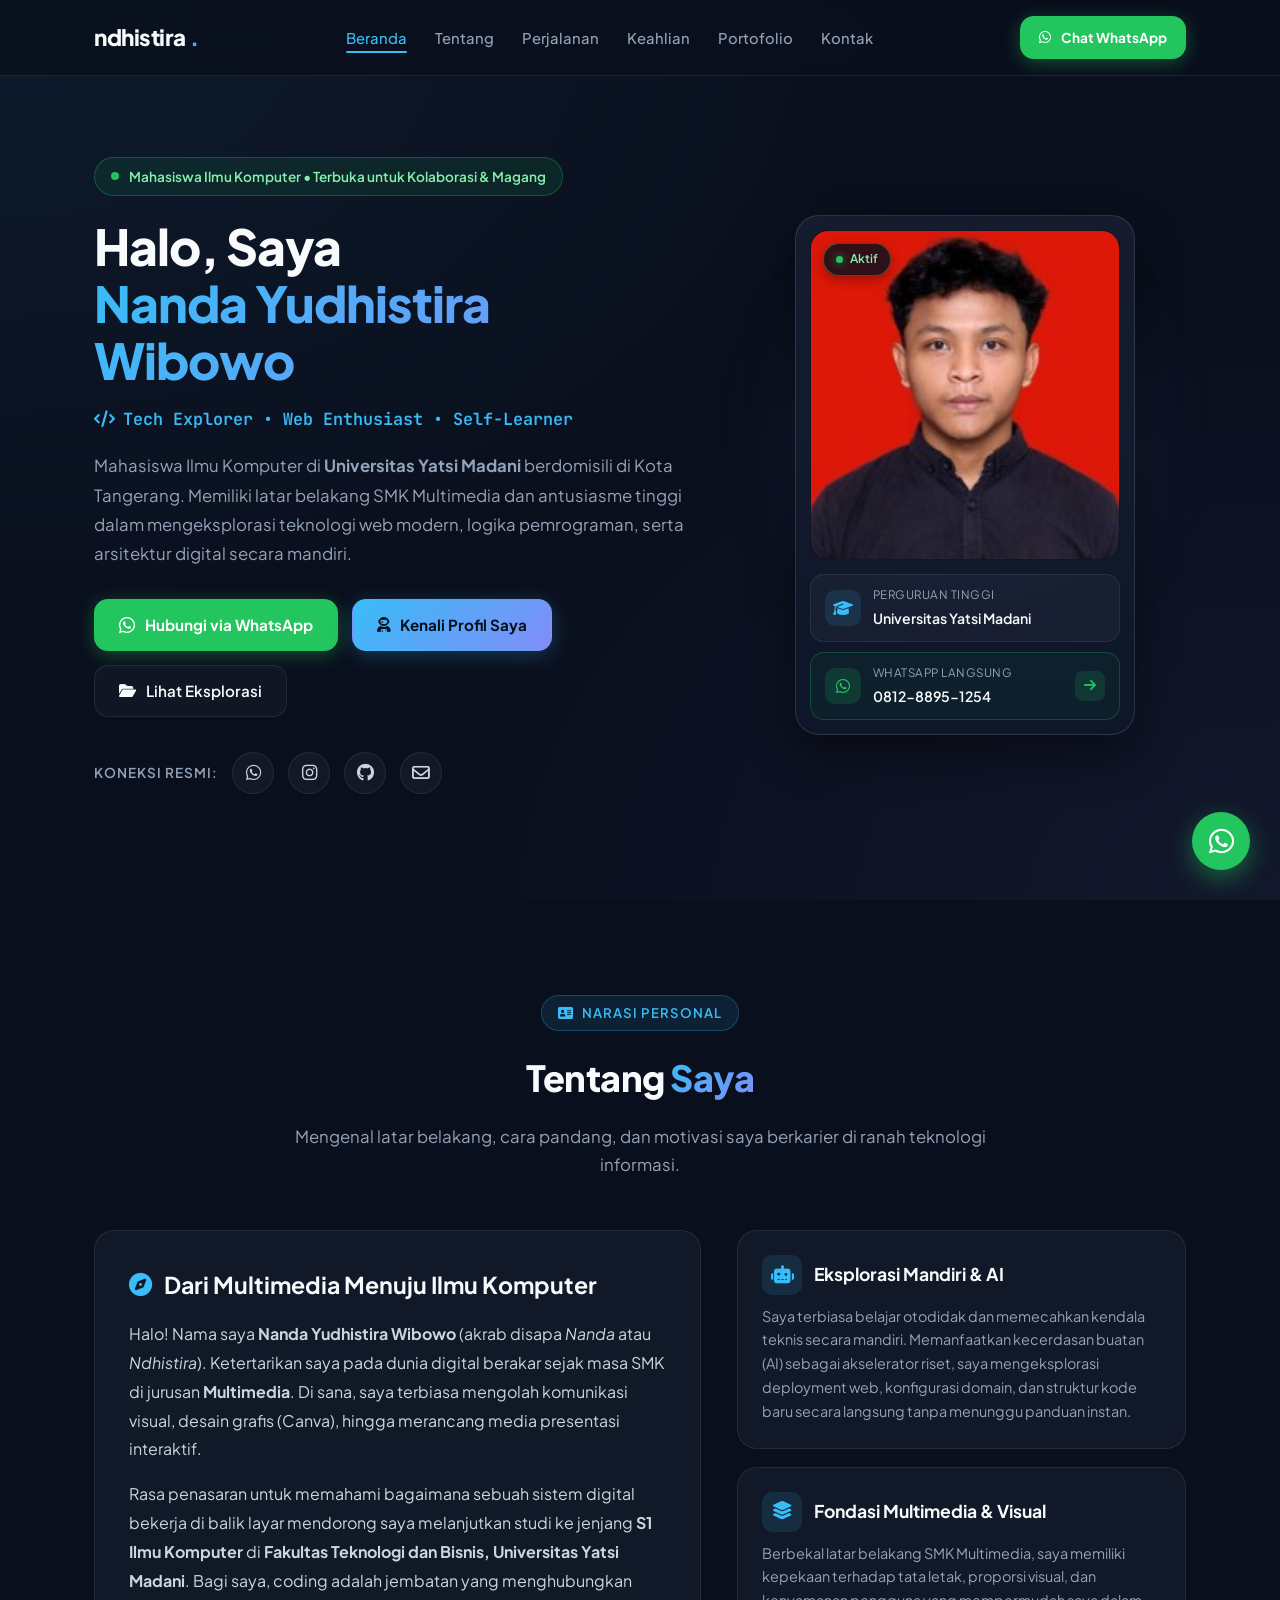
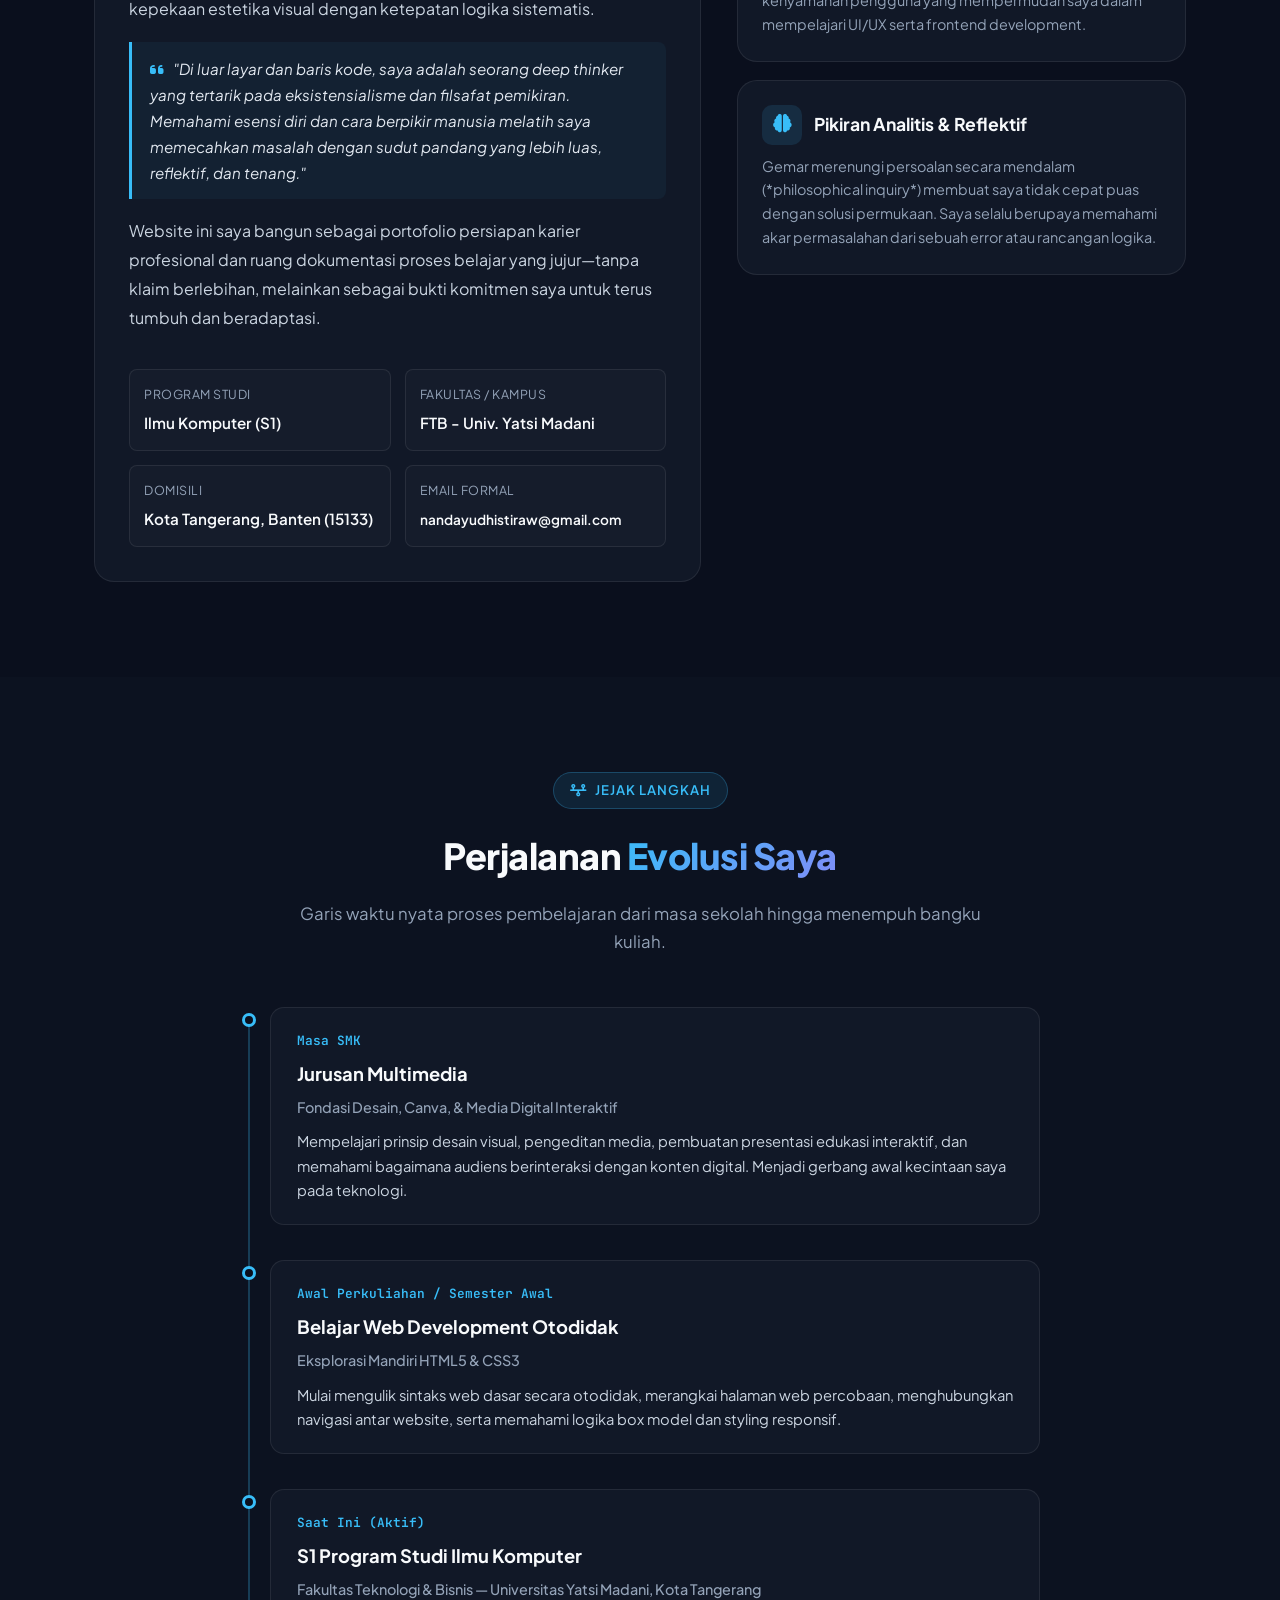
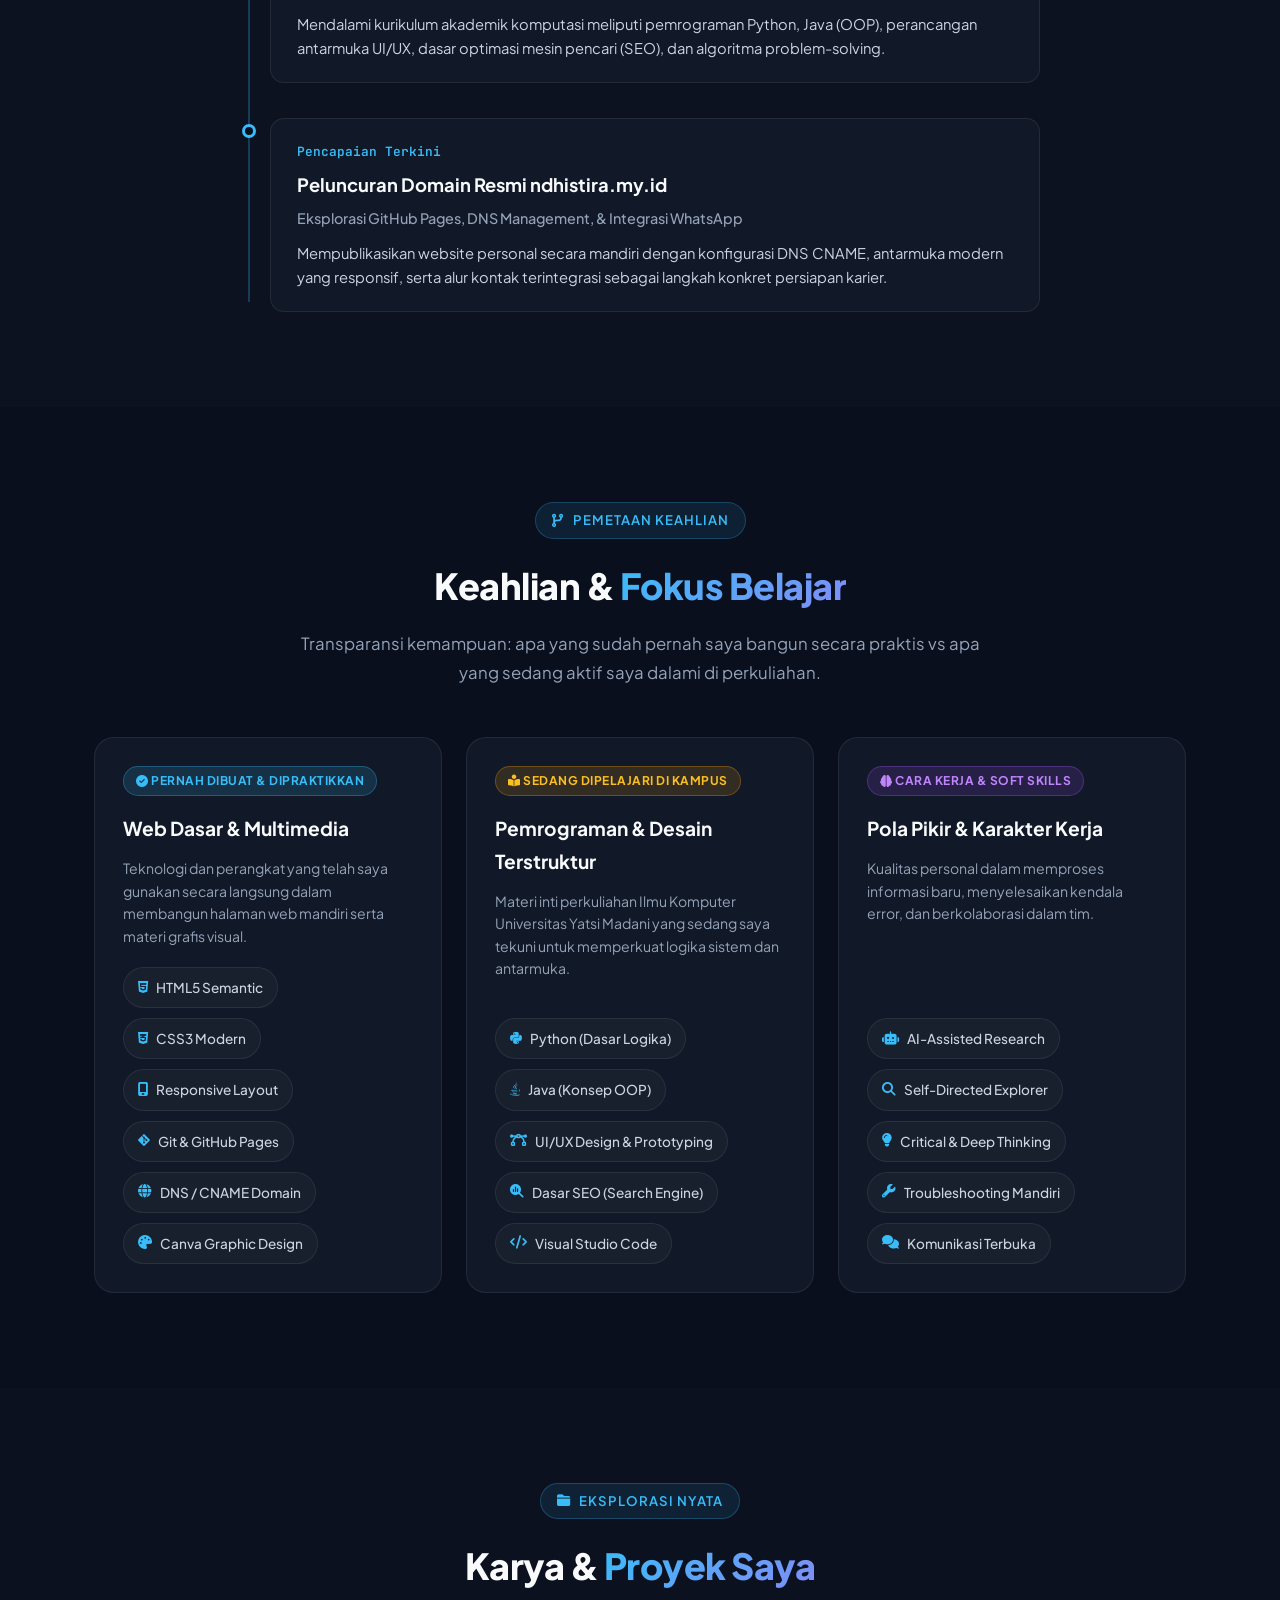
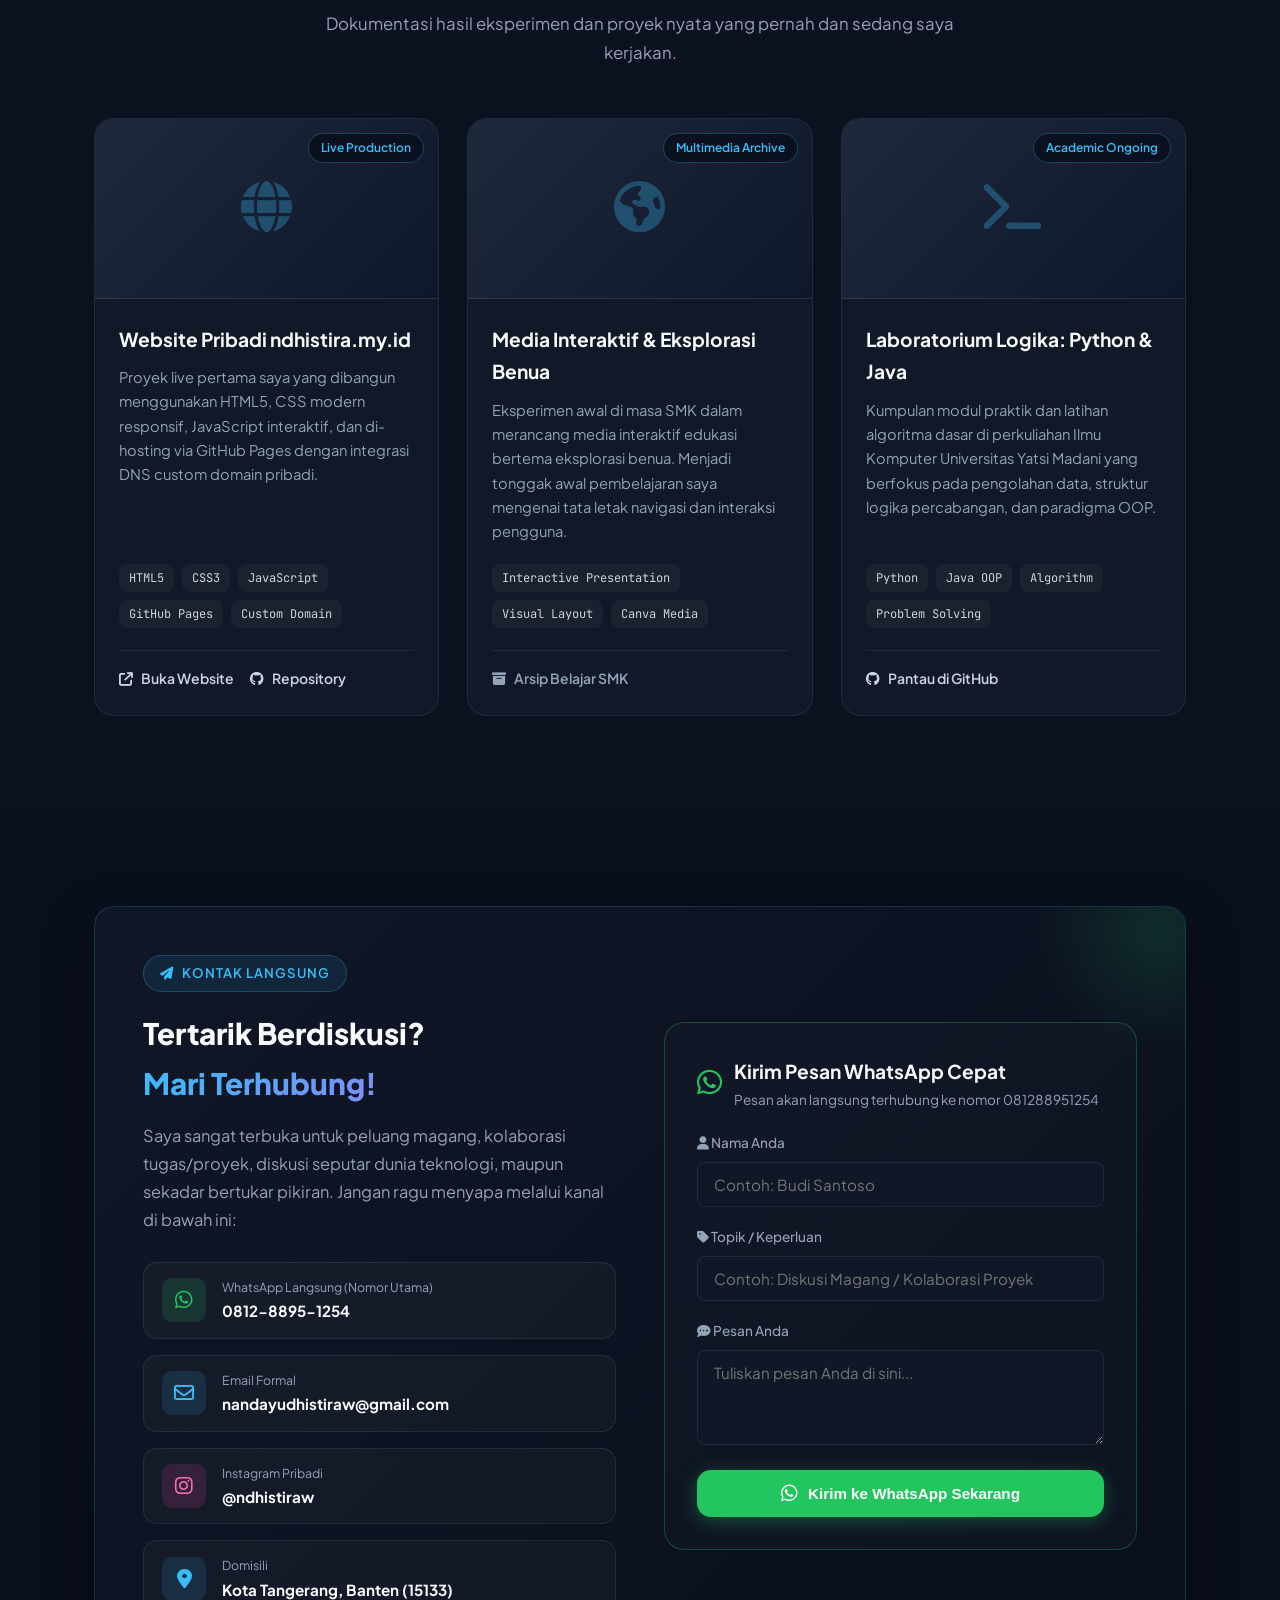
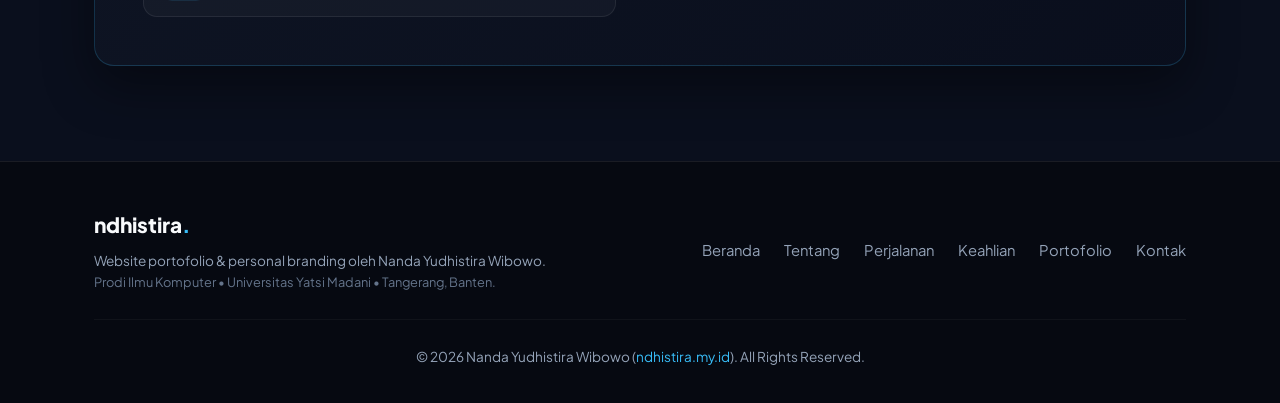
==== commit b04b591e: "Ganti foto profil" ====
--- a/index.html
+++ b/index.html
@@ -1600,7 +1600,7 @@
                     <div class="hero-profile-card">
                         <!-- Clean Unobstructed Photo -->
                         <div class="profile-photo-container">
-                            <img src="profile.jpg" alt="Foto Profil Nanda Yudhistira Wibowo" loading="eager">
+                            <img src="foto gua.jpeg" alt="Foto Profil Nanda Yudhistira Wibowo" loading="eager">
                             <div class="profile-status-pill">
                                 <span class="status-indicator"></span> Aktif
                             </div>
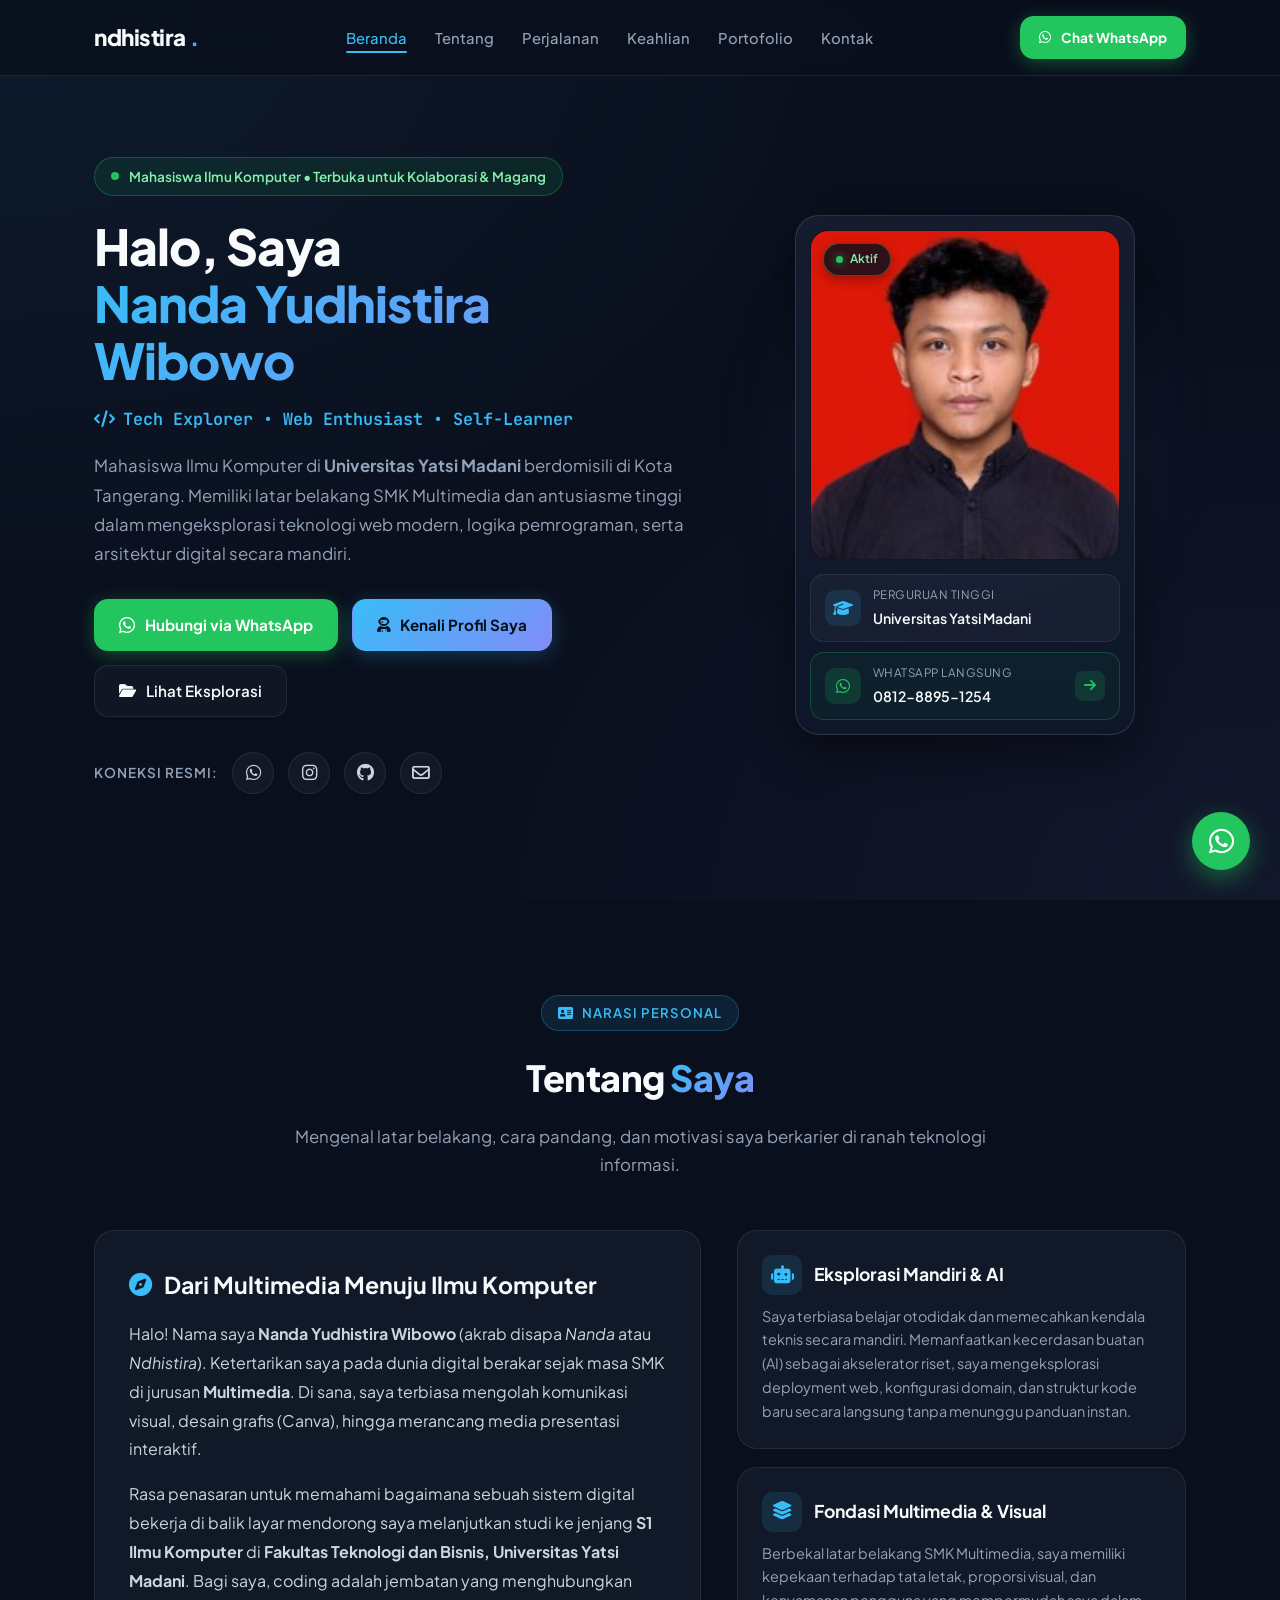
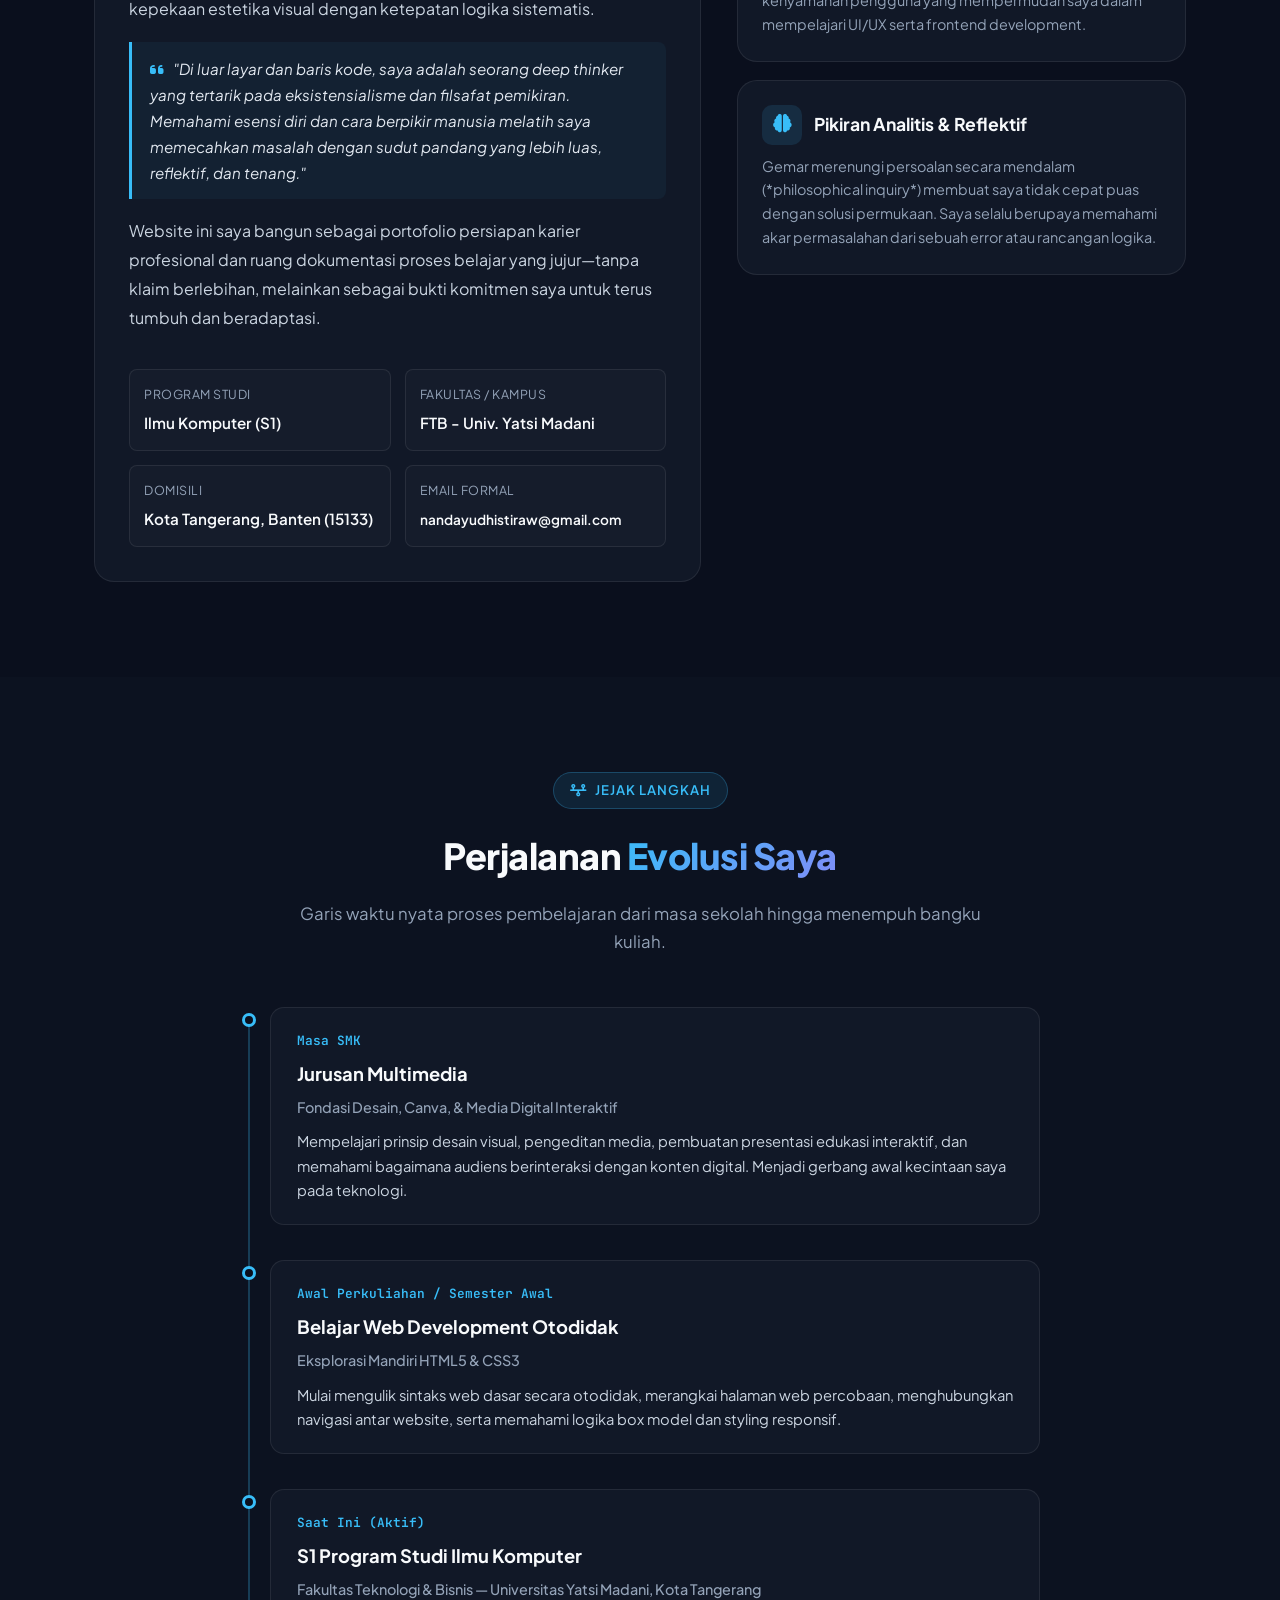
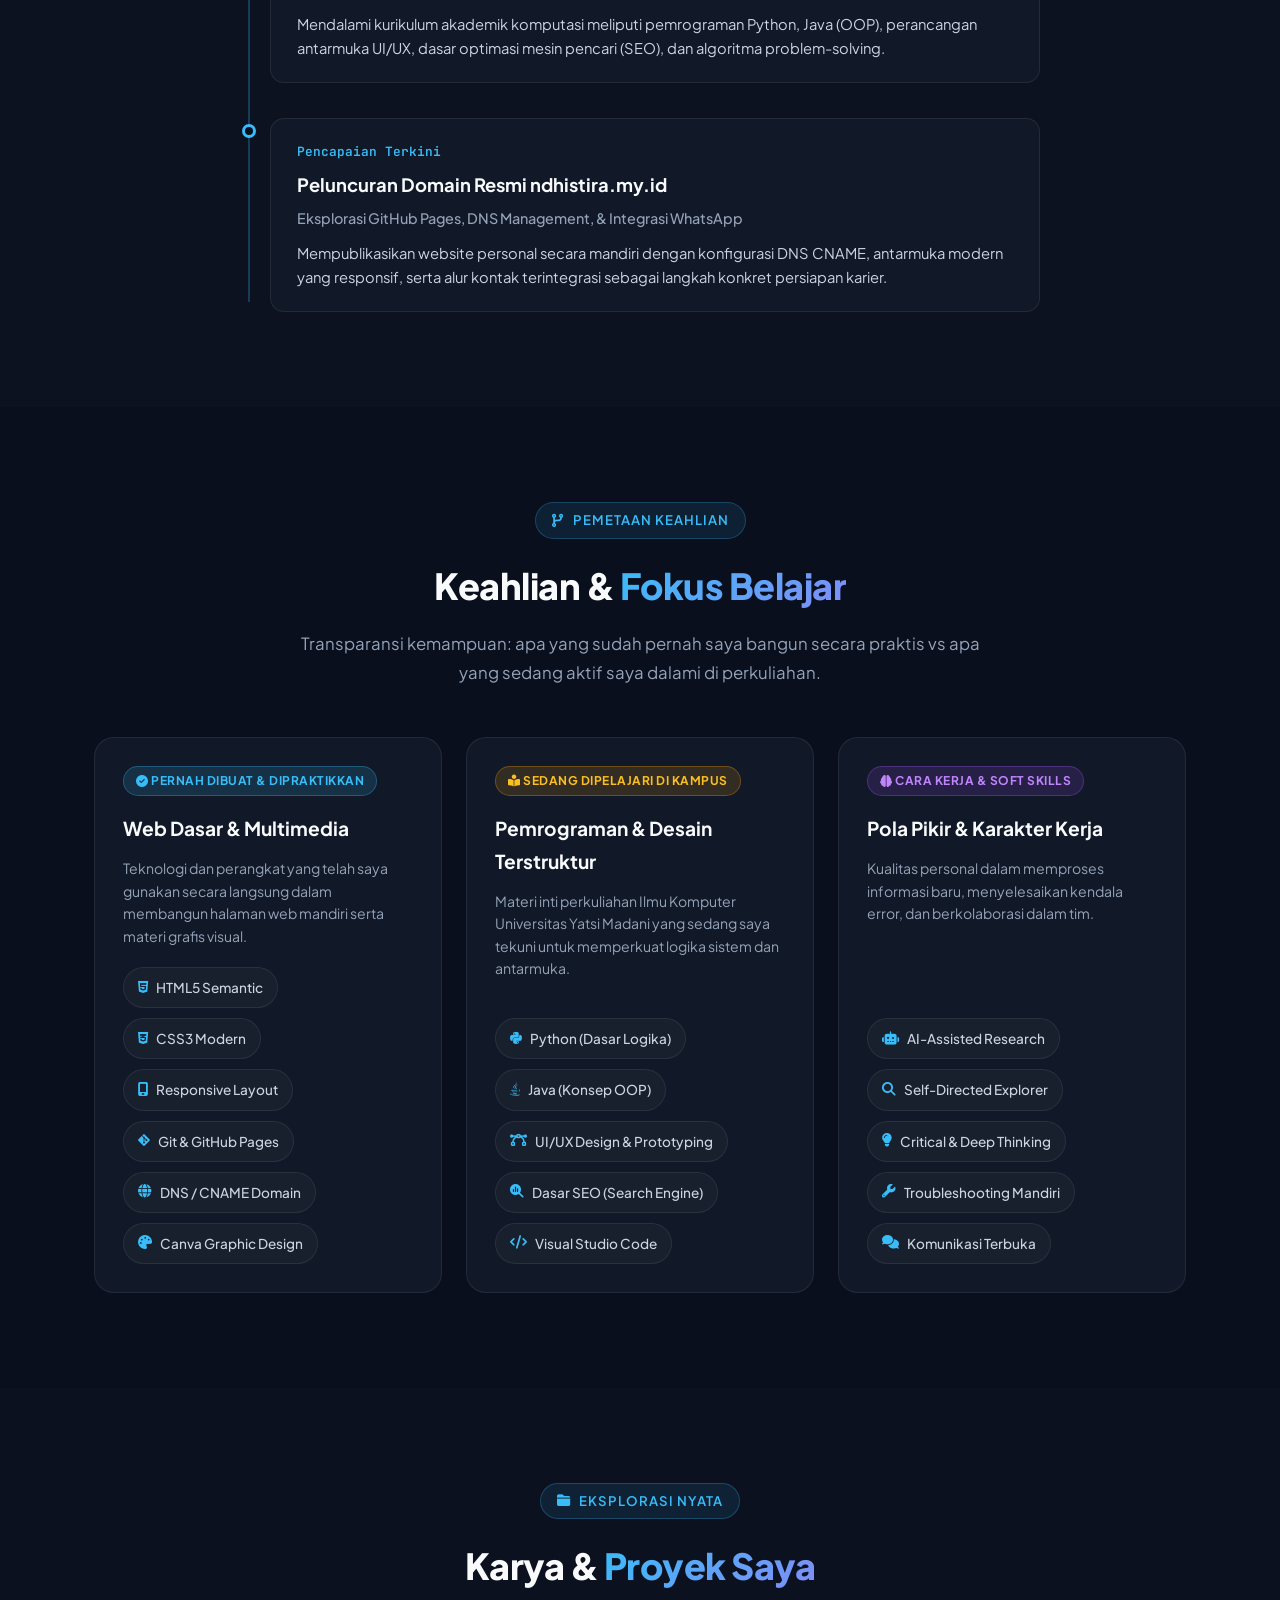
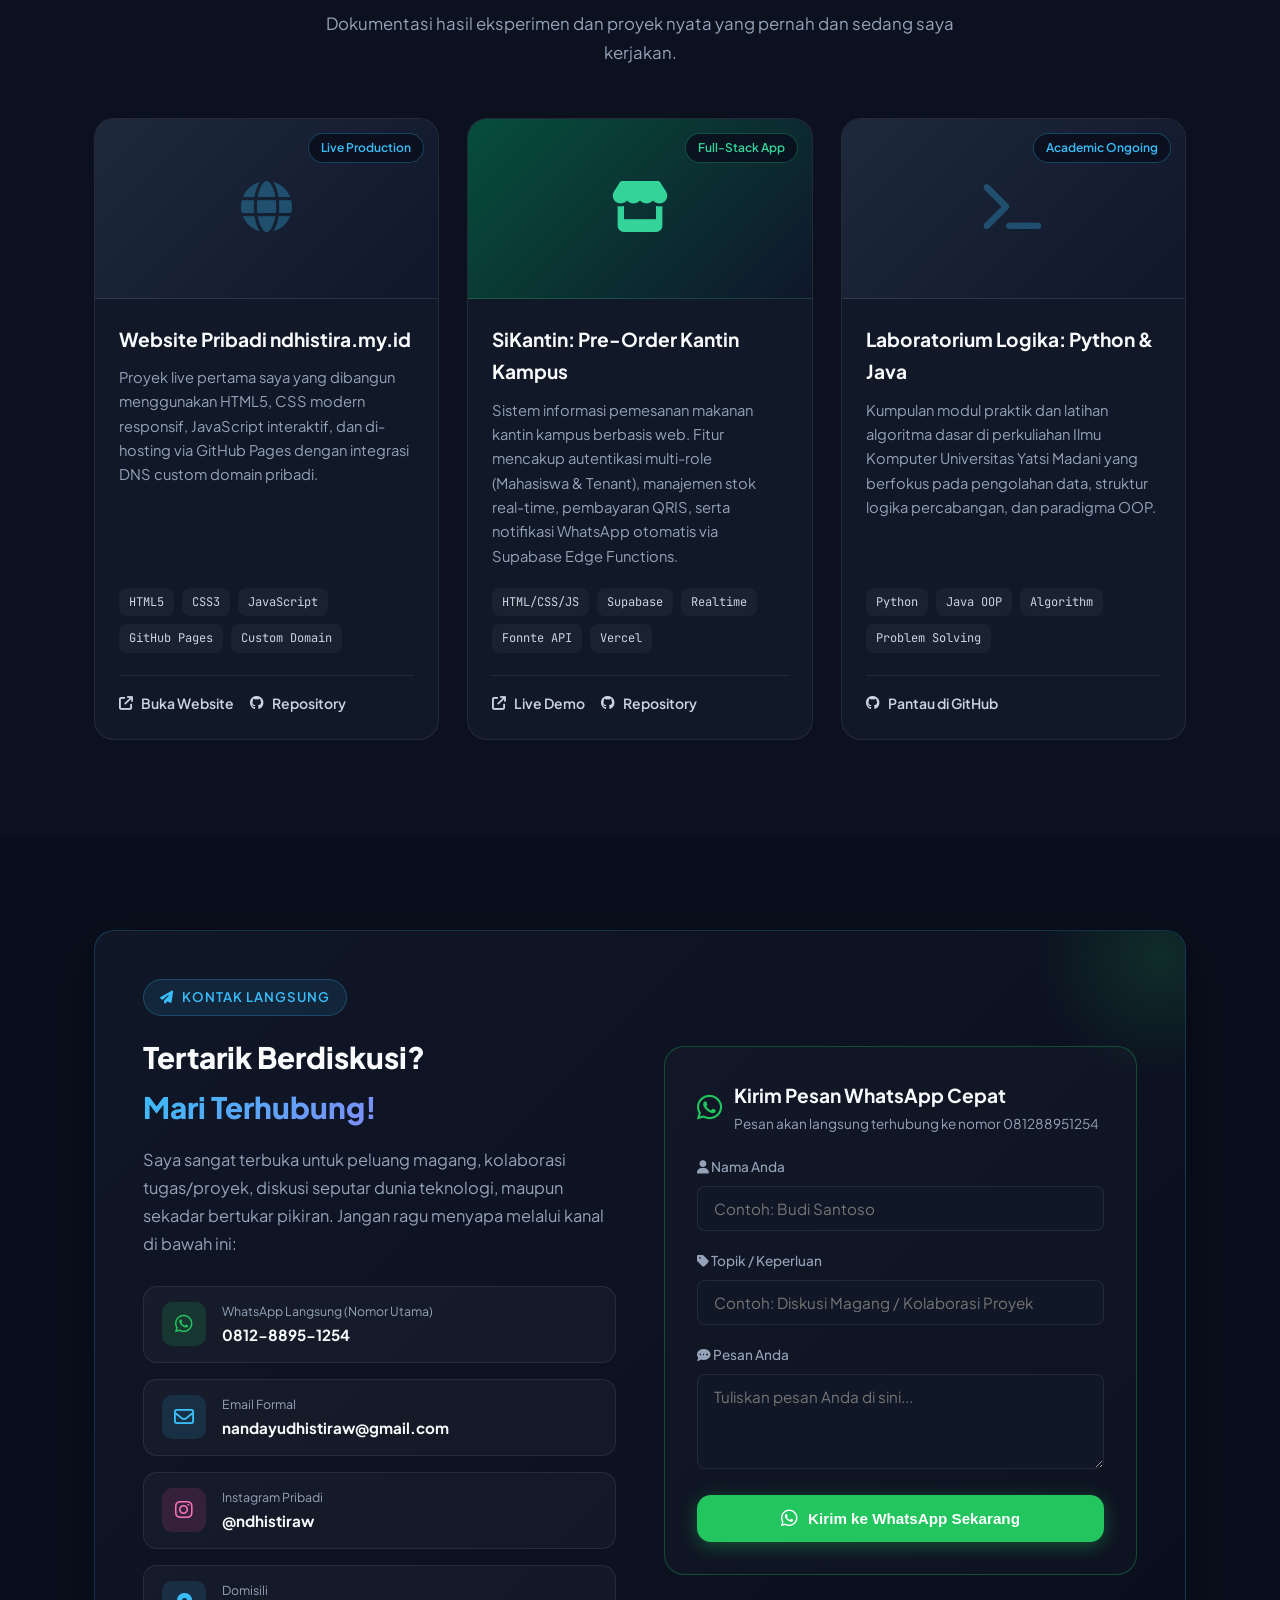
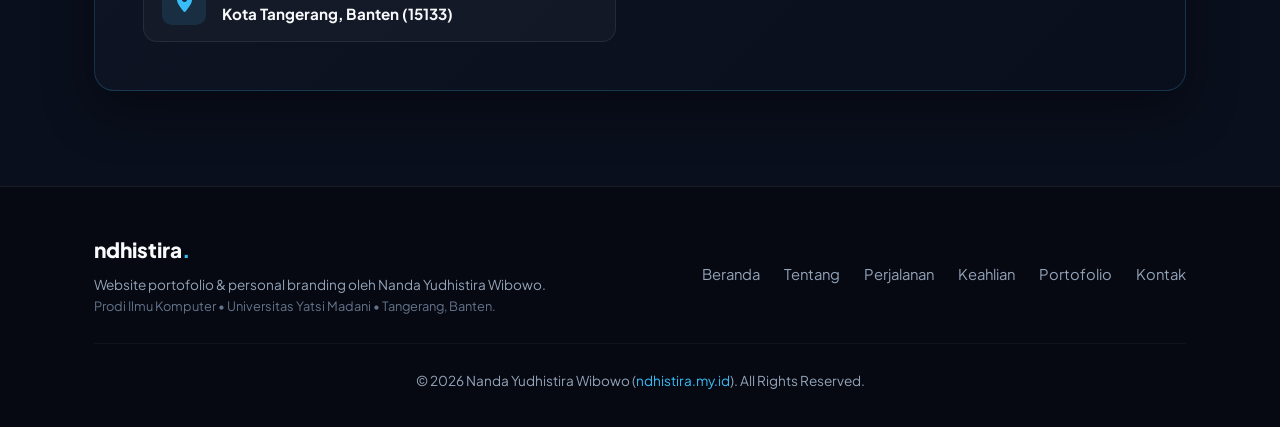
==== commit a944d55f: "Replace multimedia project with SiKantin full-stack app" ====
--- a/index.html
+++ b/index.html
@@ -1910,26 +1910,31 @@
                     </div>
                 </div>
 
-                <!-- Project 2: Eksperimen Interaktif Multimedia -->
+                <!-- Project 2: SiKantin (Full-Stack Web App) -->
                 <div class="project-card">
-                    <div class="project-preview">
-                        <i class="fa-solid fa-earth-americas project-preview-icon"></i>
-                        <span class="project-tag-floating">Multimedia Archive</span>
+                    <div class="project-preview" style="background: linear-gradient(135deg, #064e3b 0%, #0f172a 100%);">
+                        <i class="fa-solid fa-store project-preview-icon" style="color: #34d399;"></i>
+                        <span class="project-tag-floating" style="color: #34d399; border-color: rgba(52, 211, 153, 0.3);">Full-Stack App</span>
                     </div>
                     <div class="project-content">
-                        <h3 class="project-title">Media Interaktif & Eksplorasi Benua</h3>
+                        <h3 class="project-title">SiKantin: Pre-Order Kantin Kampus</h3>
                         <p class="project-desc">
-                            Eksperimen awal di masa SMK dalam merancang media interaktif edukasi bertema eksplorasi benua. Menjadi tonggak awal pembelajaran saya mengenai tata letak navigasi dan interaksi pengguna.
+                            Sistem informasi pemesanan makanan kantin kampus berbasis web. Fitur mencakup autentikasi multi-role (Mahasiswa & Tenant), manajemen stok real-time, pembayaran QRIS, serta notifikasi WhatsApp otomatis via Supabase Edge Functions.
                         </p>
                         <div class="project-tech">
-                            <span class="tech-pill">Interactive Presentation</span>
-                            <span class="tech-pill">Visual Layout</span>
-                            <span class="tech-pill">Canva Media</span>
+                            <span class="tech-pill">HTML/CSS/JS</span>
+                            <span class="tech-pill">Supabase</span>
+                            <span class="tech-pill">Realtime</span>
+                            <span class="tech-pill">Fonnte API</span>
+                            <span class="tech-pill">Vercel</span>
                         </div>
                         <div class="project-links">
-                            <span class="project-btn" style="color: var(--text-muted); cursor: default;">
-                                <i class="fa-solid fa-box-archive"></i> Arsip Belajar SMK
-                            </span>
+                            <a href="https://sikantin.ndhistira.my.id" target="_blank" class="project-btn">
+                                <i class="fa-solid fa-arrow-up-right-from-square"></i> Live Demo
+                            </a>
+                            <a href="https://github.com/nandayudhistirawibowo/sikantin" target="_blank" class="project-btn">
+                                <i class="fa-brands fa-github"></i> Repository
+                            </a>
                         </div>
                     </div>
                 </div>
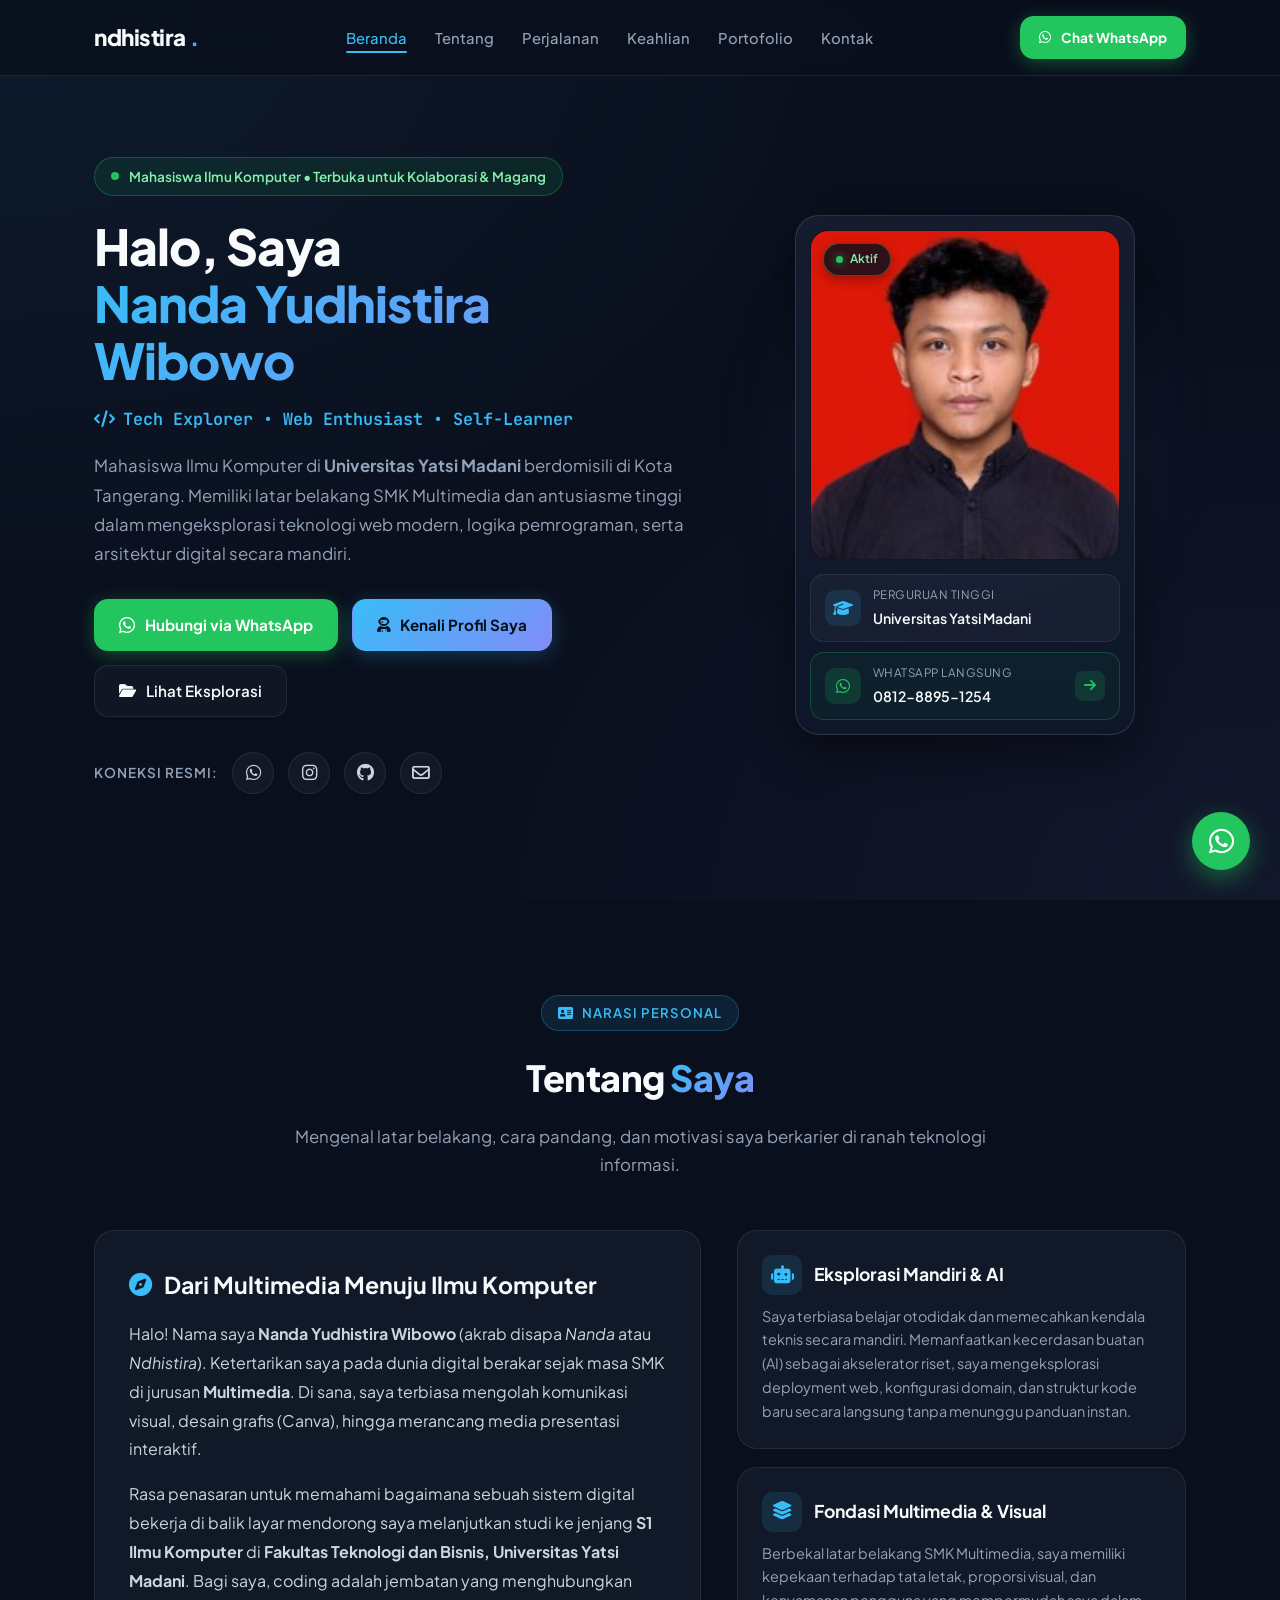
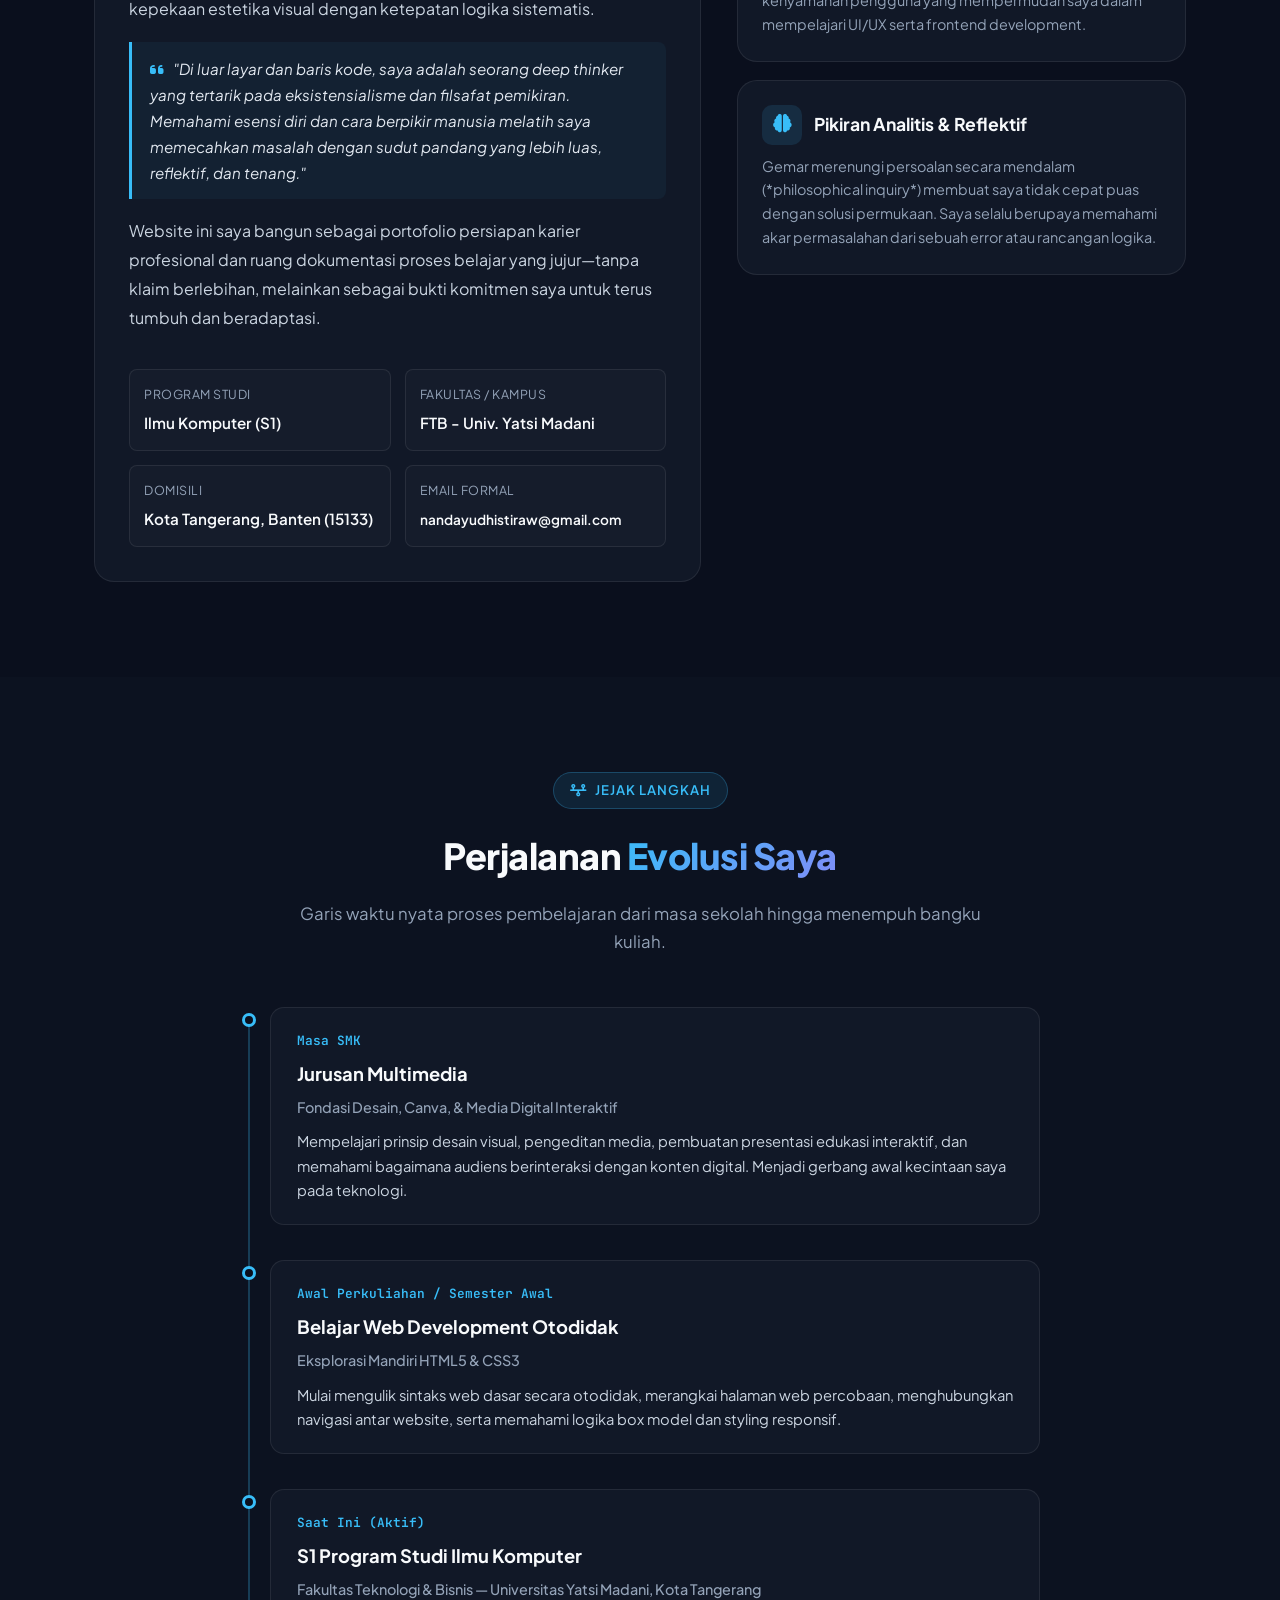
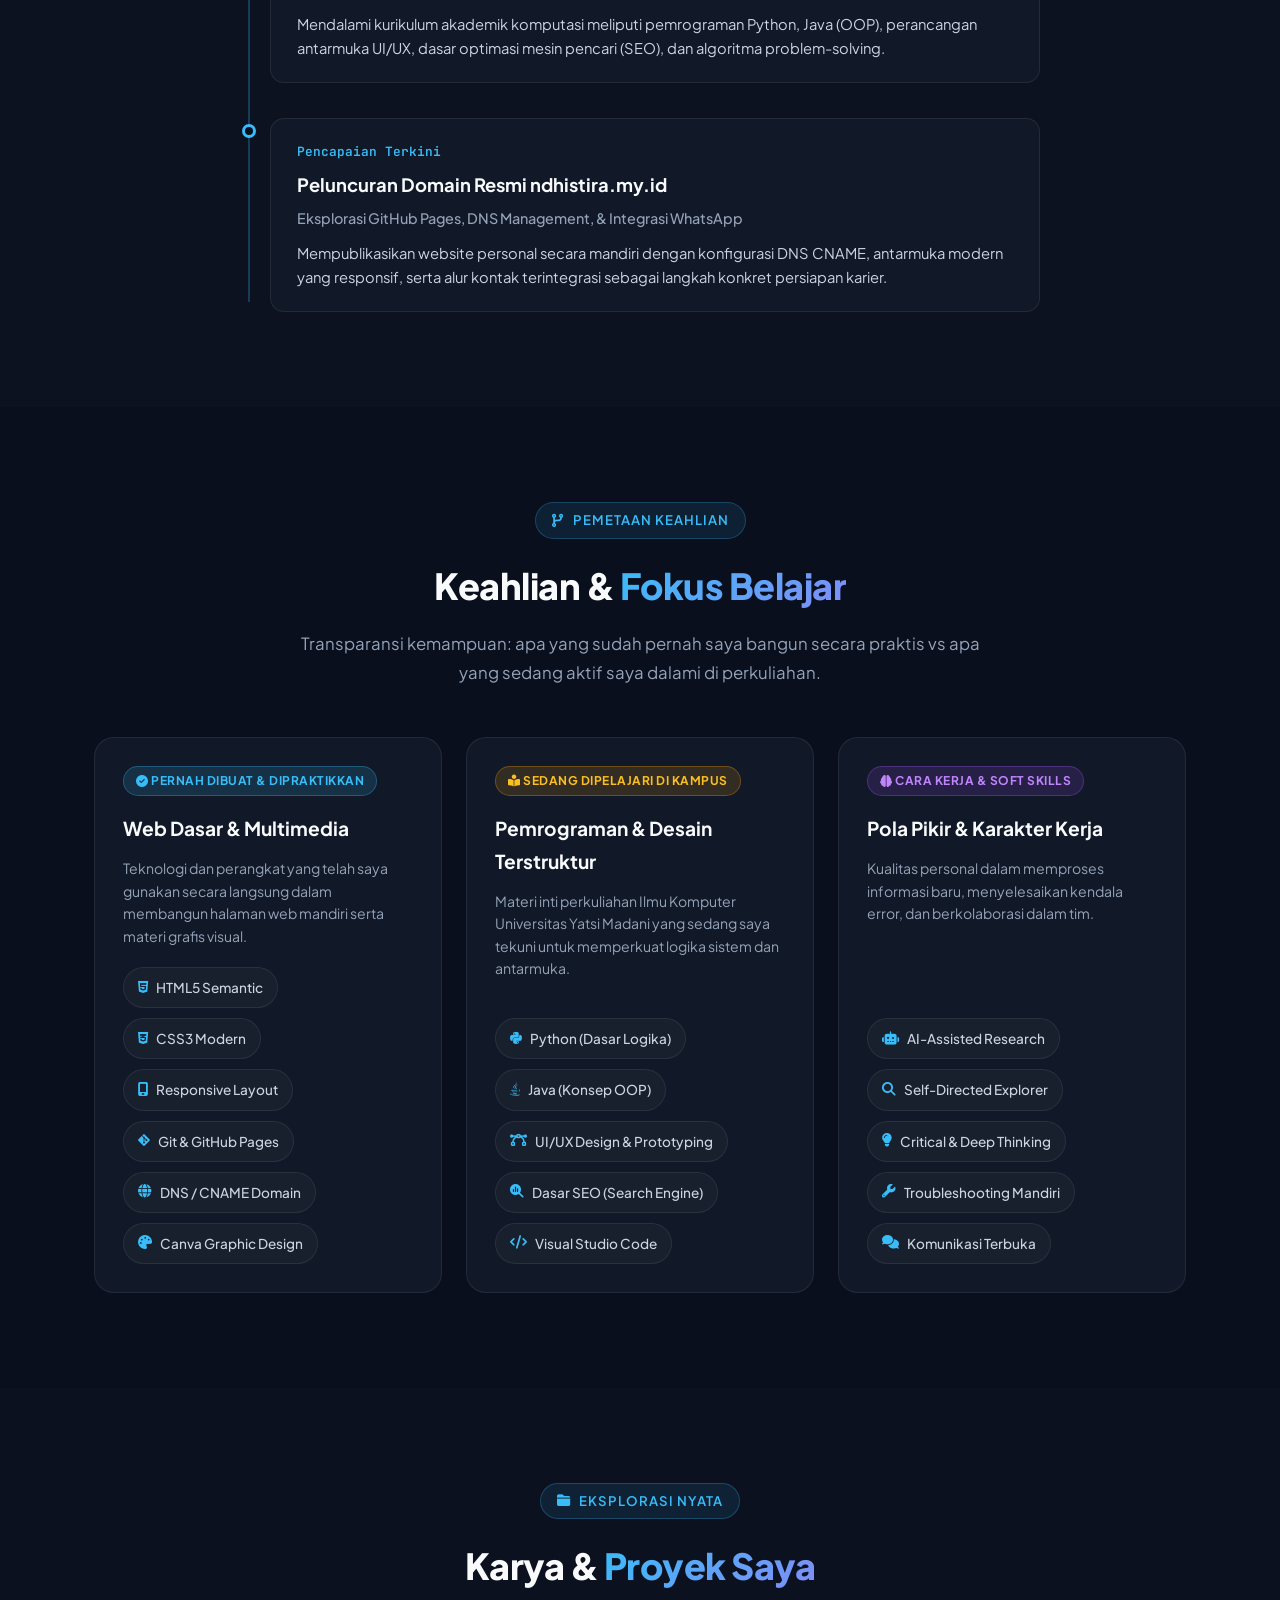
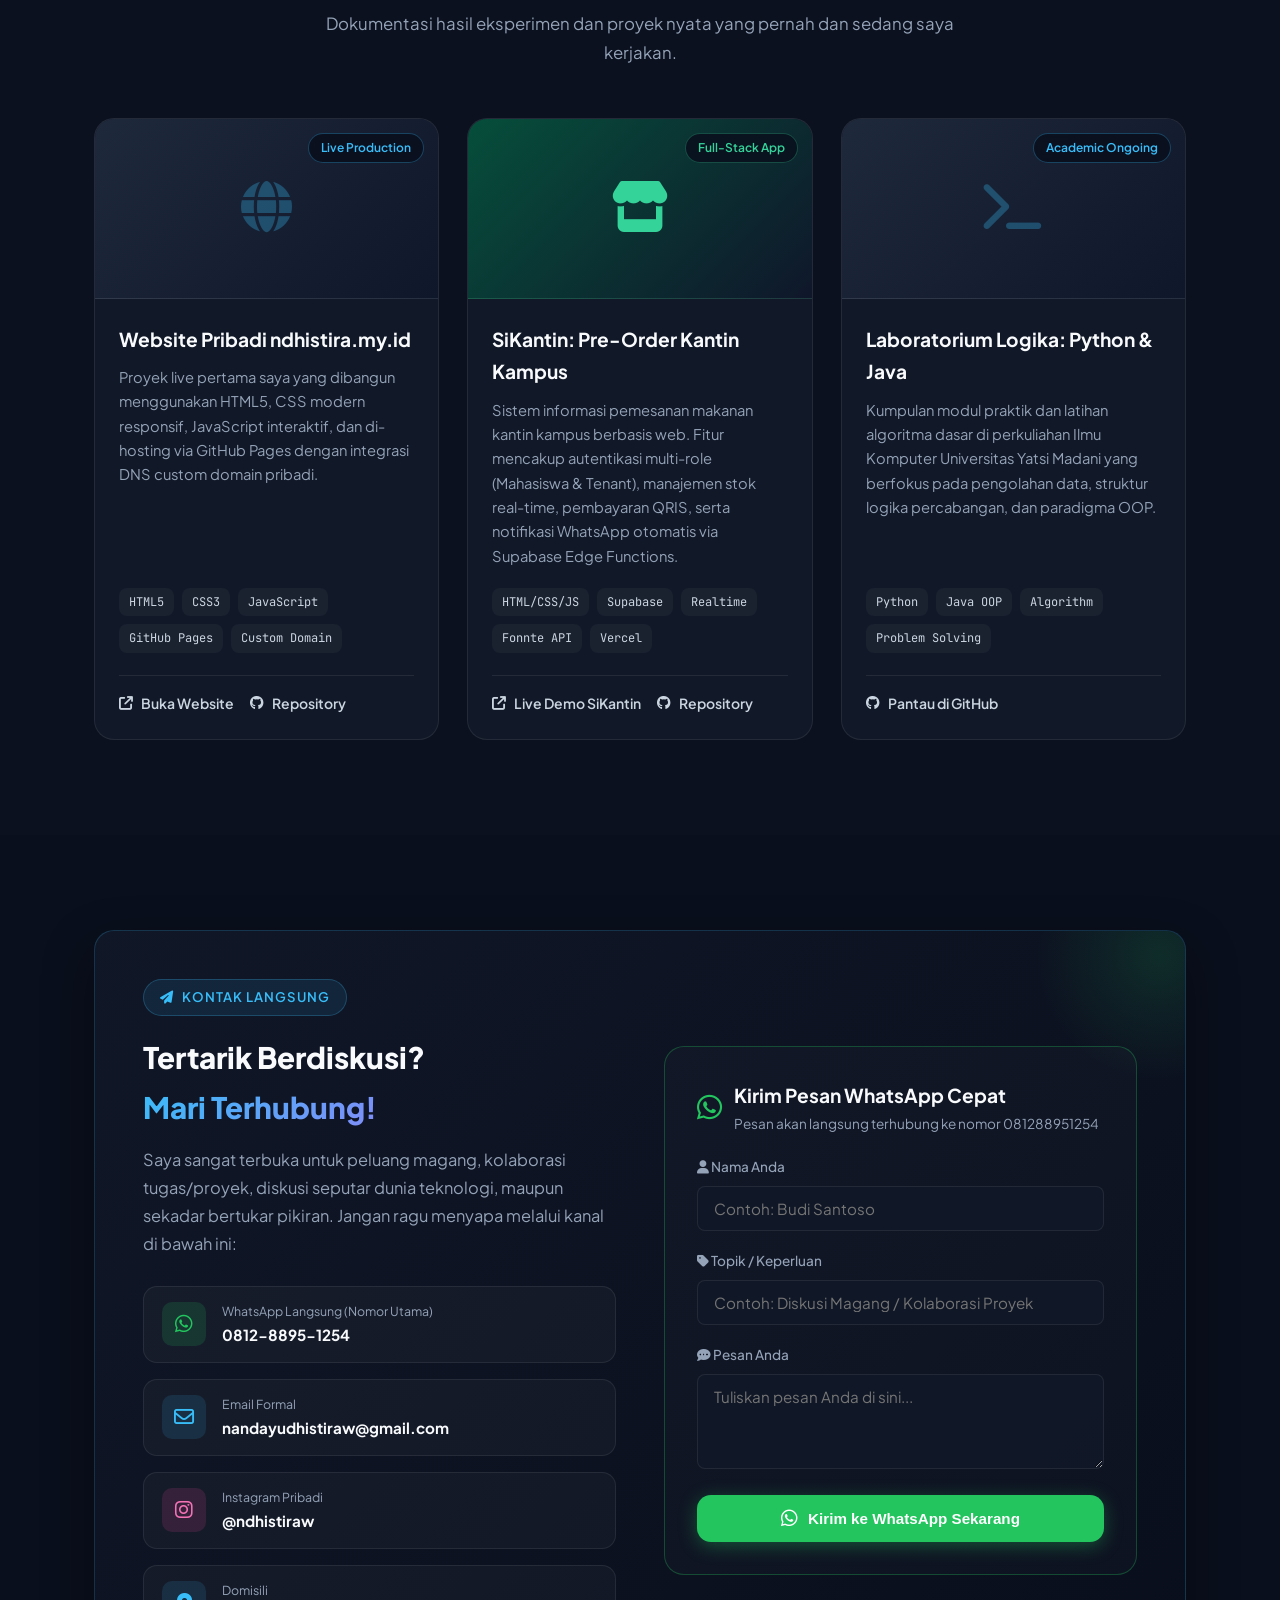
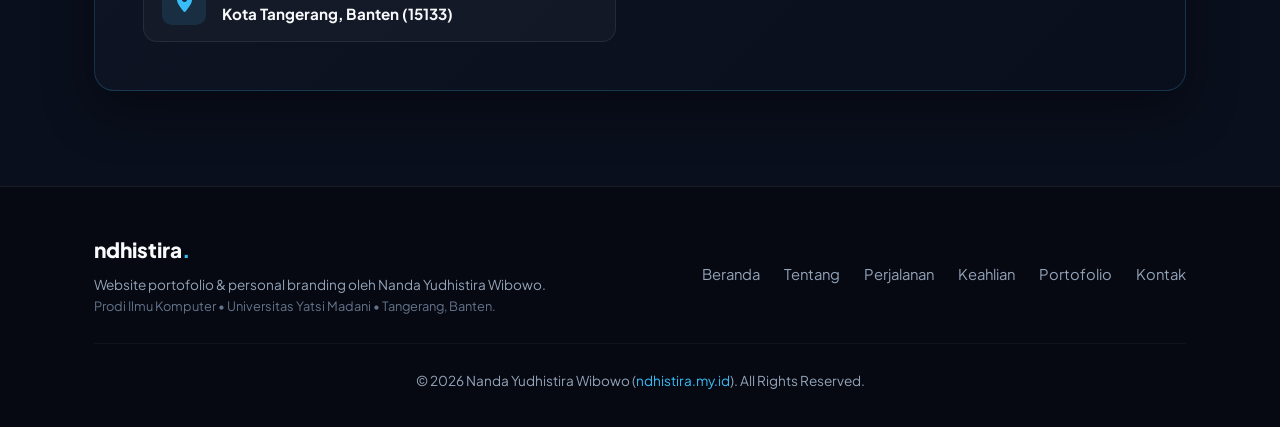
==== commit 73cb2e1c: "SEO: Link ke SiKantin dan og:image" ====
--- a/index.html
+++ b/index.html
@@ -4,16 +4,24 @@
     <meta charset="UTF-8">
     <meta name="viewport" content="width=device-width, initial-scale=1.0">
     <title>Nanda Yudhistira Wibowo | Portofolio & Personal Website</title>
-    <meta name="description" content="Website portofolio resmi Nanda Yudhistira Wibowo (ndhistira). Mahasiswa Ilmu Komputer Universitas Yatsi Madani, Tangerang.">
-    <meta name="keywords" content="Nanda Yudhistira Wibowo, ndhistira, Mahasiswa Ilmu Komputer, Universitas Yatsi Madani, Tangerang, Portofolio IT, Web Developer">
+    <meta name="description" content="Website portofolio resmi Nanda Yudhistira Wibowo. Mahasiswa Ilmu Komputer Universitas Yatsi Madani, Tangerang. Web Developer &amp; Tech Enthusiast.">
+    <meta name="keywords" content="Nanda Yudhistira, ndhistira, portofolio, mahasiswa ilmu komputer, universitas yatsi madani, web developer">
     <meta name="author" content="Nanda Yudhistira Wibowo">
+    <link rel="canonical" href="https://ndhistira.my.id/">
     
     <!-- Open Graph / Meta Sosial -->
     <meta property="og:type" content="website">
     <meta property="og:url" content="https://ndhistira.my.id/">
+    <meta property="og:site_name" content="Nanda Yudhistira">
+    <meta property="og:locale" content="id_ID">
     <meta property="og:title" content="Nanda Yudhistira Wibowo | Portofolio Pribadi">
-    <meta property="og:description" content="Mahasiswa Ilmu Komputer Universitas Yatsi Madani, Tangerang. Portofolio persiapan karier dan eksplorasi dunia IT.">
-    <meta property="og:image" content="profile.jpg">
+    <meta property="og:description" content="Mahasiswa Ilmu Komputer Universitas Yatsi Madani. Portofolio persiapan karier dan eksplorasi dunia IT.">
+    <meta property="og:image" content="https://ndhistira.my.id/og-sikantin.png">
+    <meta property="og:image:alt" content="Pratinjau SiKantin UYM, aplikasi pemesanan kantin kampus karya Nanda Yudhistira">
+    <meta name="twitter:card" content="summary_large_image">
+    <meta name="twitter:title" content="Nanda Yudhistira Wibowo | Portofolio Pribadi">
+    <meta name="twitter:description" content="Mahasiswa Ilmu Komputer Universitas Yatsi Madani. Portofolio persiapan karier dan eksplorasi dunia IT.">
+    <meta name="twitter:image" content="https://ndhistira.my.id/og-sikantin.png">
 
     <!-- Google Fonts: Plus Jakarta Sans & JetBrains Mono -->
     <link rel="preconnect" href="https://fonts.googleapis.com">
@@ -93,6 +101,12 @@
             transition: var(--transition);
         }
 
+        a:focus-visible,
+        button:focus-visible {
+            outline: 3px solid var(--accent-primary);
+            outline-offset: 3px;
+        }
+
         img {
             max-width: 100%;
             height: auto;
@@ -1500,6 +1514,17 @@
 
             .wa-card-header h4 {
                 font-size: 1.05rem;
+            }
+        }
+
+        @media (prefers-reduced-motion: reduce) {
+            *,
+            *::before,
+            *::after {
+                scroll-behavior: auto !important;
+                animation-duration: 0.01ms !important;
+                animation-iteration-count: 1 !important;
+                transition-duration: 0.01ms !important;
             }
         }
     </style>
@@ -1929,8 +1954,8 @@
                             <span class="tech-pill">Vercel</span>
                         </div>
                         <div class="project-links">
-                            <a href="https://sikantin.ndhistira.my.id" target="_blank" class="project-btn">
-                                <i class="fa-solid fa-arrow-up-right-from-square"></i> Live Demo
+                            <a href="https://sikantin.ndhistira.my.id/" target="_blank" rel="noopener noreferrer" class="project-btn" aria-label="Live Demo SiKantin">
+                                <i class="fa-solid fa-arrow-up-right-from-square"></i> Live Demo SiKantin
                             </a>
                             <a href="https://github.com/nandayudhistirawibowo/sikantin" target="_blank" class="project-btn">
                                 <i class="fa-brands fa-github"></i> Repository
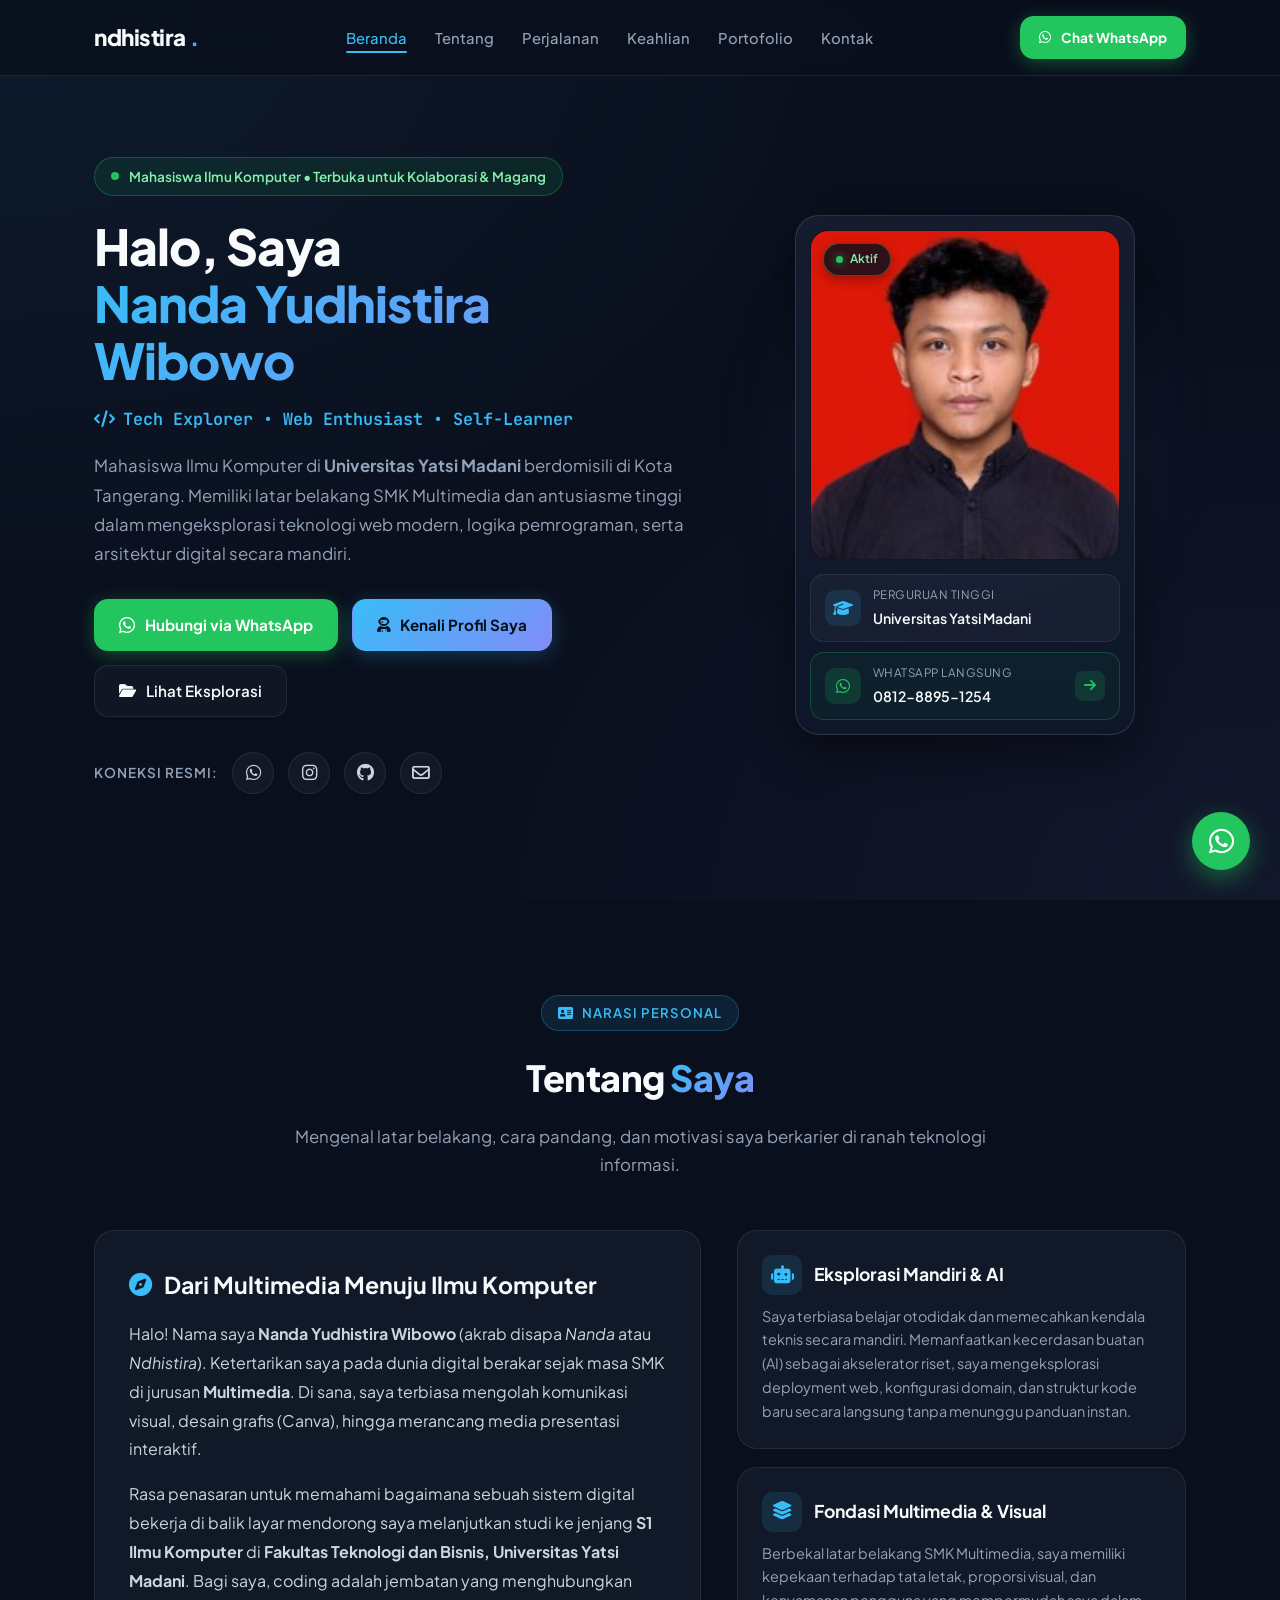
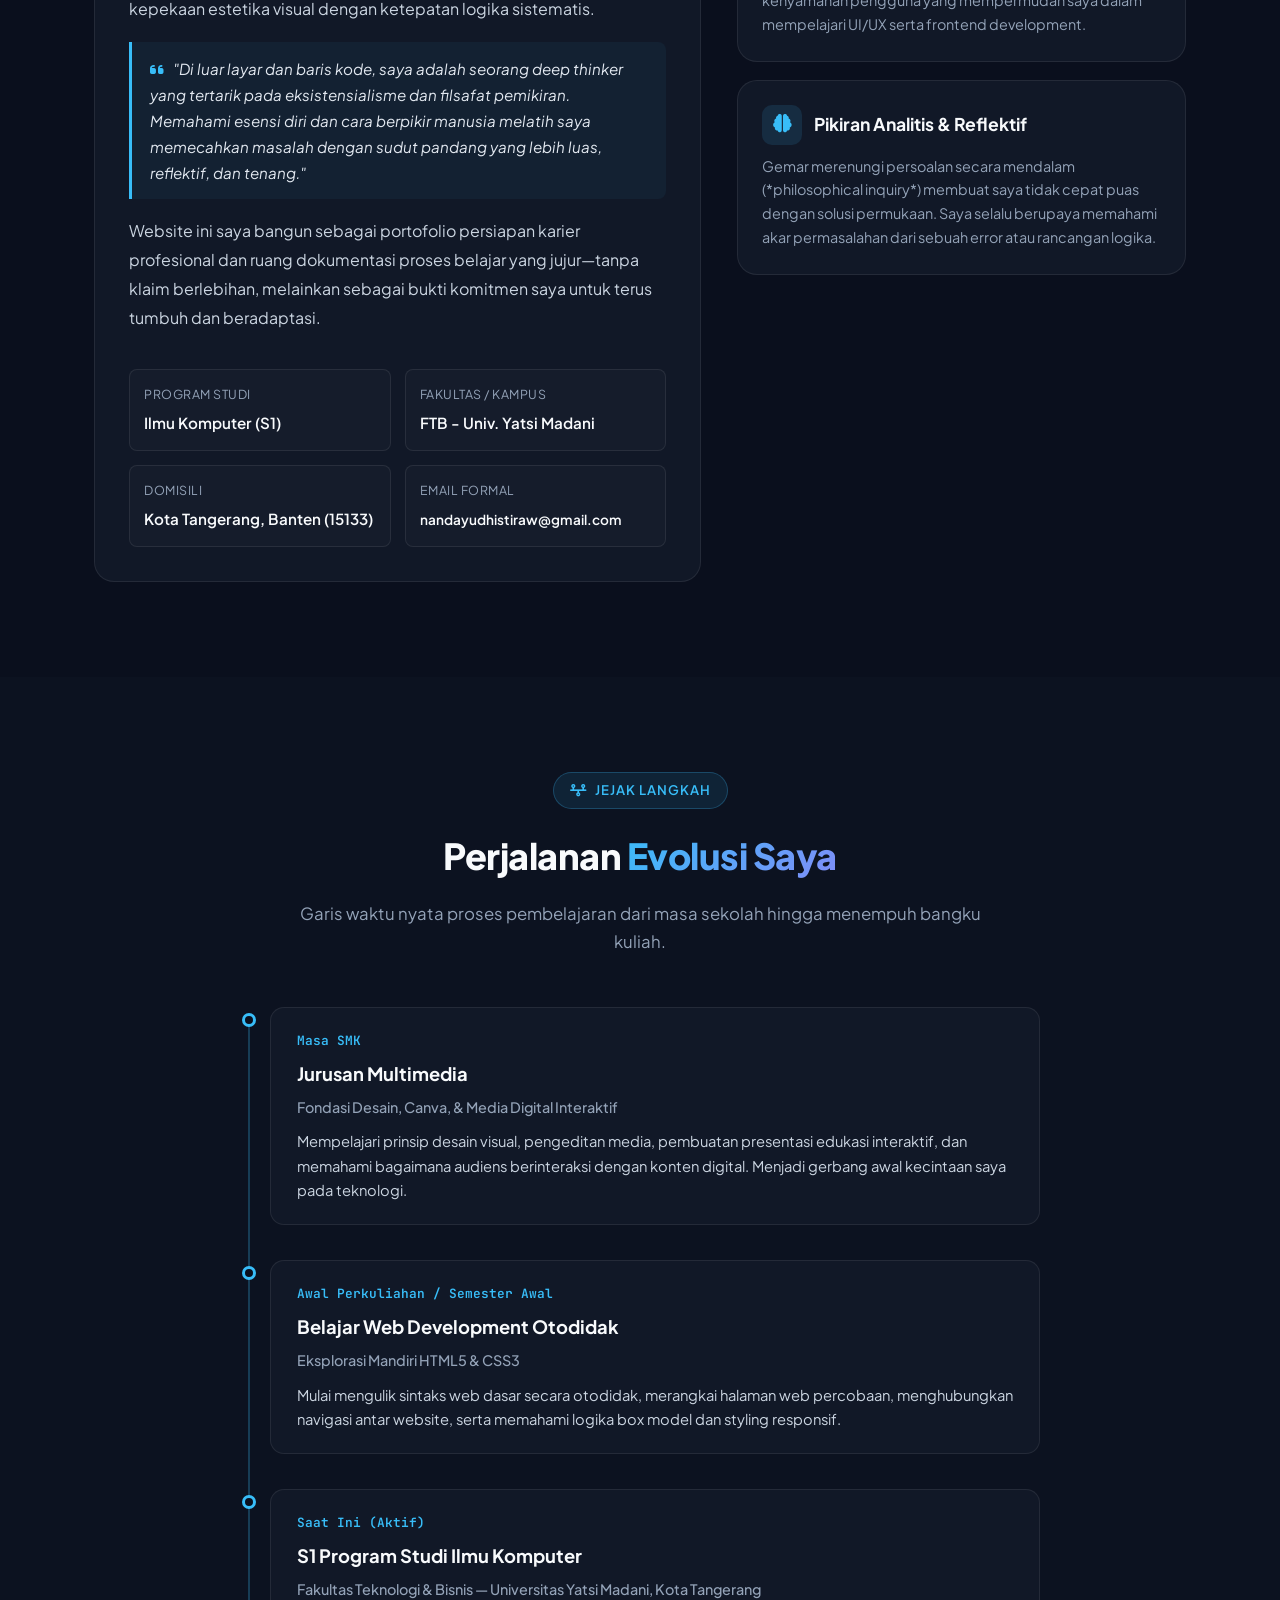
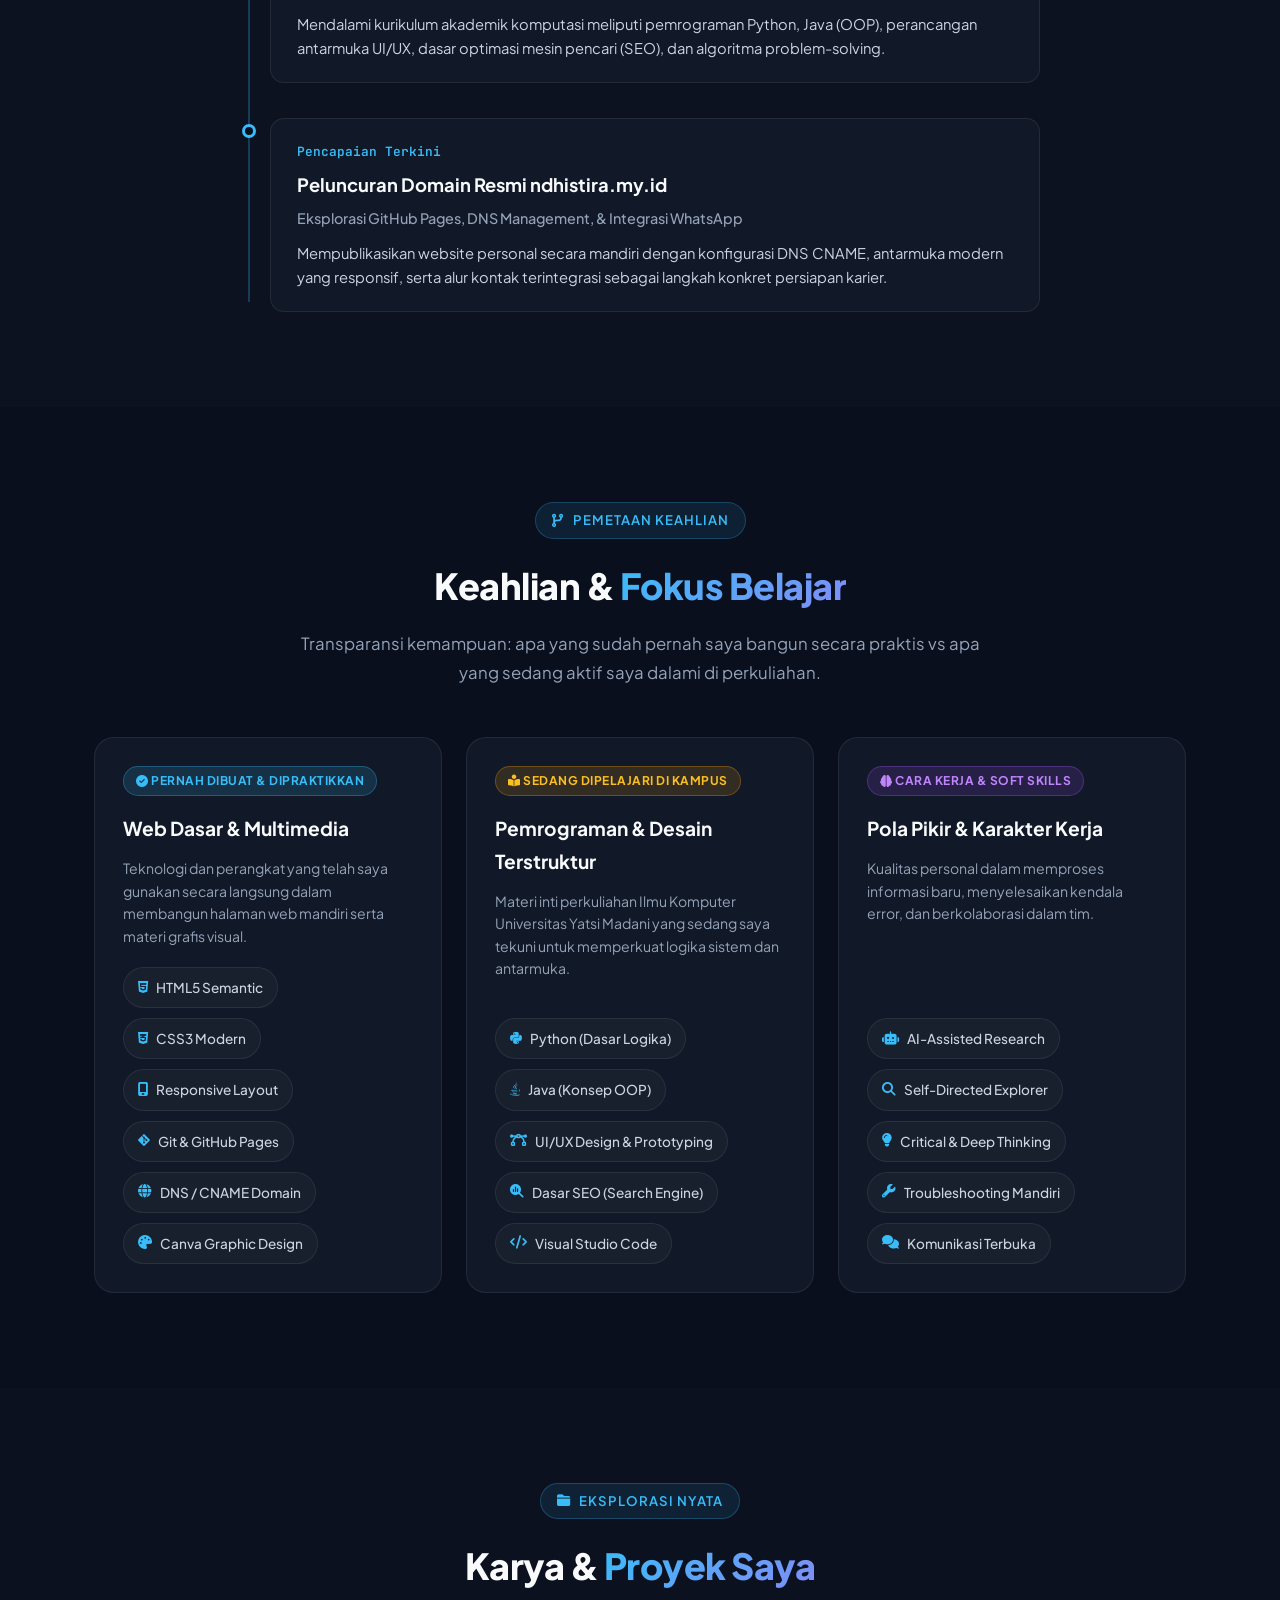
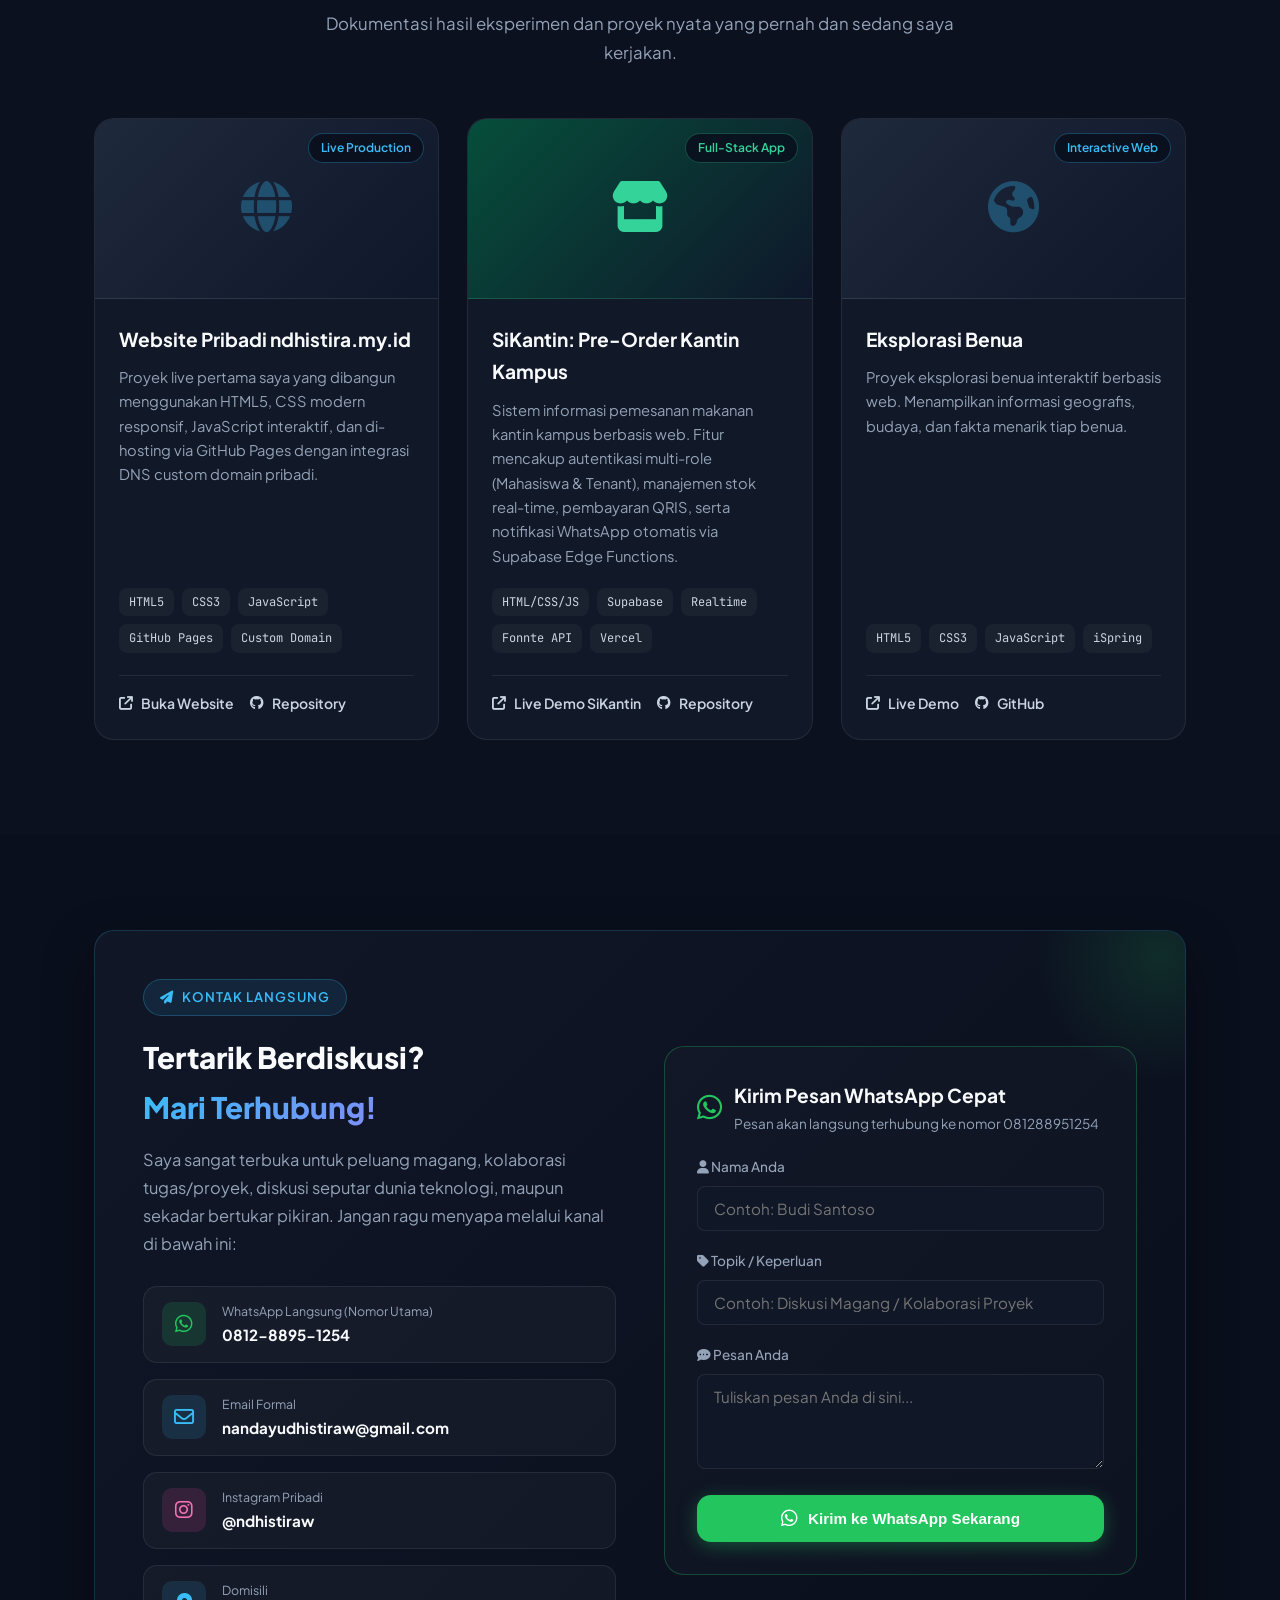
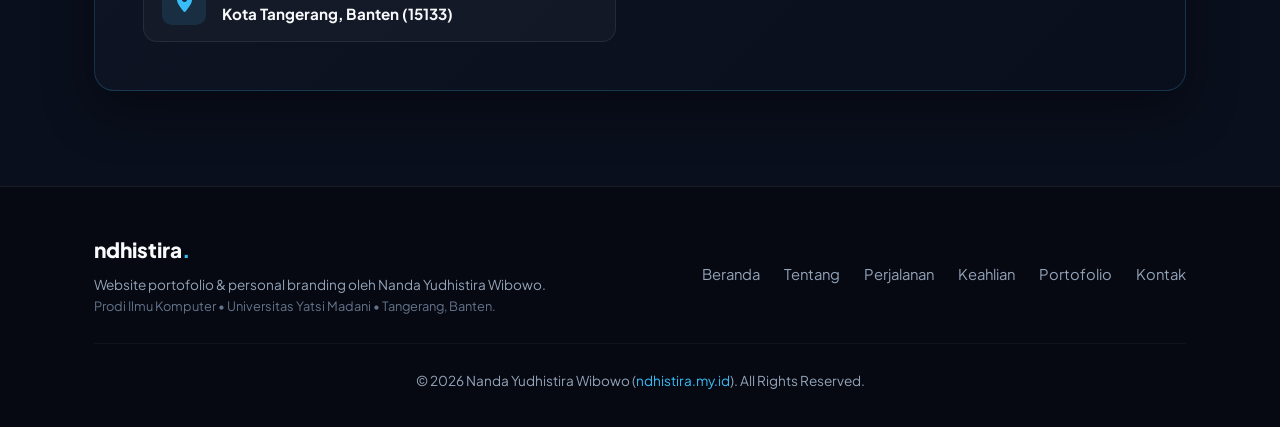
==== commit bb248f70: "Portofolio: Tambah card Eksplorasi Benua & pindah folder project" ====
--- a/index.html
+++ b/index.html
@@ -1964,26 +1964,29 @@
                     </div>
                 </div>
 
-                <!-- Project 3: Academic Labs (Python & Java) -->
+                <!-- Project 3: Eksplorasi Benua -->
                 <div class="project-card">
                     <div class="project-preview">
-                        <i class="fa-solid fa-terminal project-preview-icon"></i>
-                        <span class="project-tag-floating">Academic Ongoing</span>
+                        <i class="fa-solid fa-earth-americas project-preview-icon"></i>
+                        <span class="project-tag-floating">Interactive Web</span>
                     </div>
                     <div class="project-content">
-                        <h3 class="project-title">Laboratorium Logika: Python & Java</h3>
+                        <h3 class="project-title">Eksplorasi Benua</h3>
                         <p class="project-desc">
-                            Kumpulan modul praktik dan latihan algoritma dasar di perkuliahan Ilmu Komputer Universitas Yatsi Madani yang berfokus pada pengolahan data, struktur logika percabangan, dan paradigma OOP.
+                            Proyek eksplorasi benua interaktif berbasis web. Menampilkan informasi geografis, budaya, dan fakta menarik tiap benua.
                         </p>
                         <div class="project-tech">
-                            <span class="tech-pill">Python</span>
-                            <span class="tech-pill">Java OOP</span>
-                            <span class="tech-pill">Algorithm</span>
-                            <span class="tech-pill">Problem Solving</span>
+                            <span class="tech-pill">HTML5</span>
+                            <span class="tech-pill">CSS3</span>
+                            <span class="tech-pill">JavaScript</span>
+                            <span class="tech-pill">iSpring</span>
                         </div>
                         <div class="project-links">
-                            <a href="https://github.com/nandayudhistirawibowo" target="_blank" class="project-btn">
-                                <i class="fa-brands fa-github"></i> Pantau di GitHub
+                            <a href="projects/eksplorasi-benua/index.html" class="project-btn" aria-label="Live Demo Eksplorasi Benua">
+                                <i class="fa-solid fa-arrow-up-right-from-square"></i> Live Demo
+                            </a>
+                            <a href="https://github.com/nandayudhistirawibowo" target="_blank" rel="noopener noreferrer" class="project-btn" aria-label="Profil GitHub Nanda Yudhistira">
+                                <i class="fa-brands fa-github"></i> GitHub
                             </a>
                         </div>
                     </div>
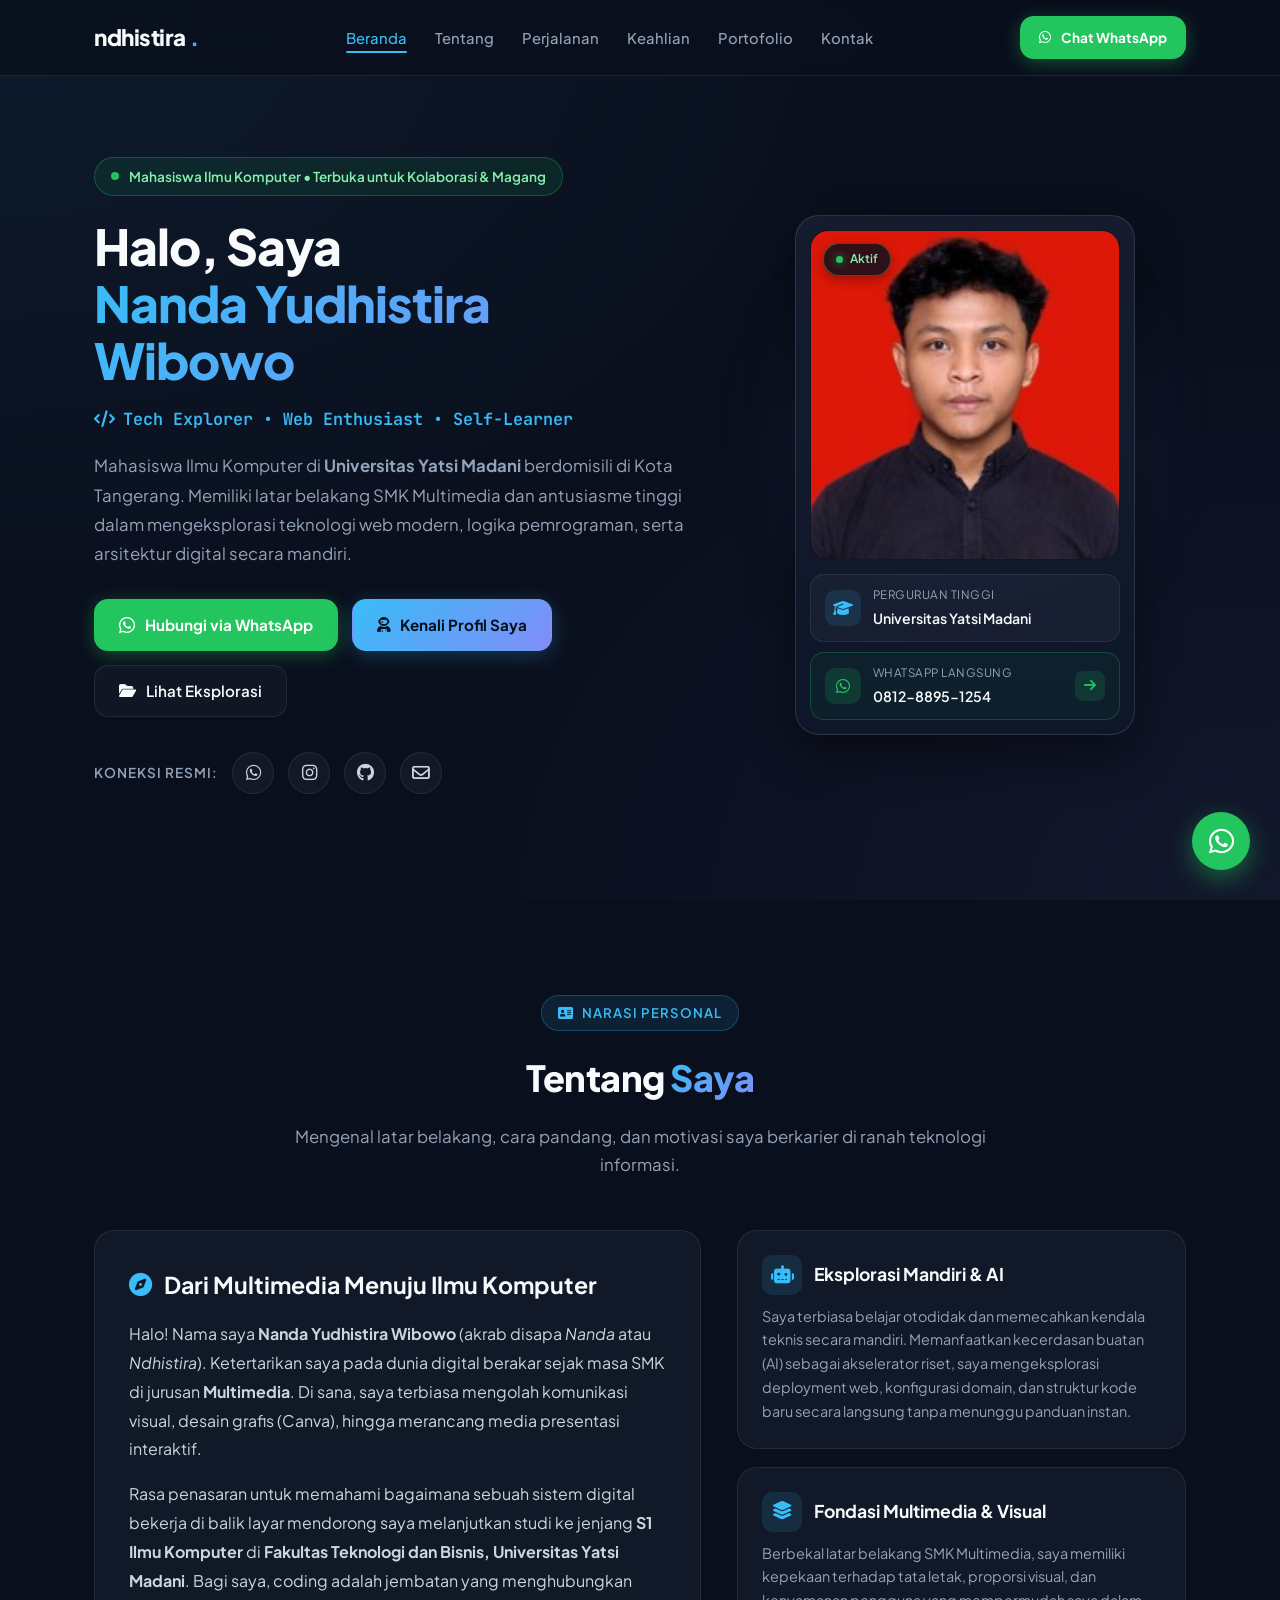
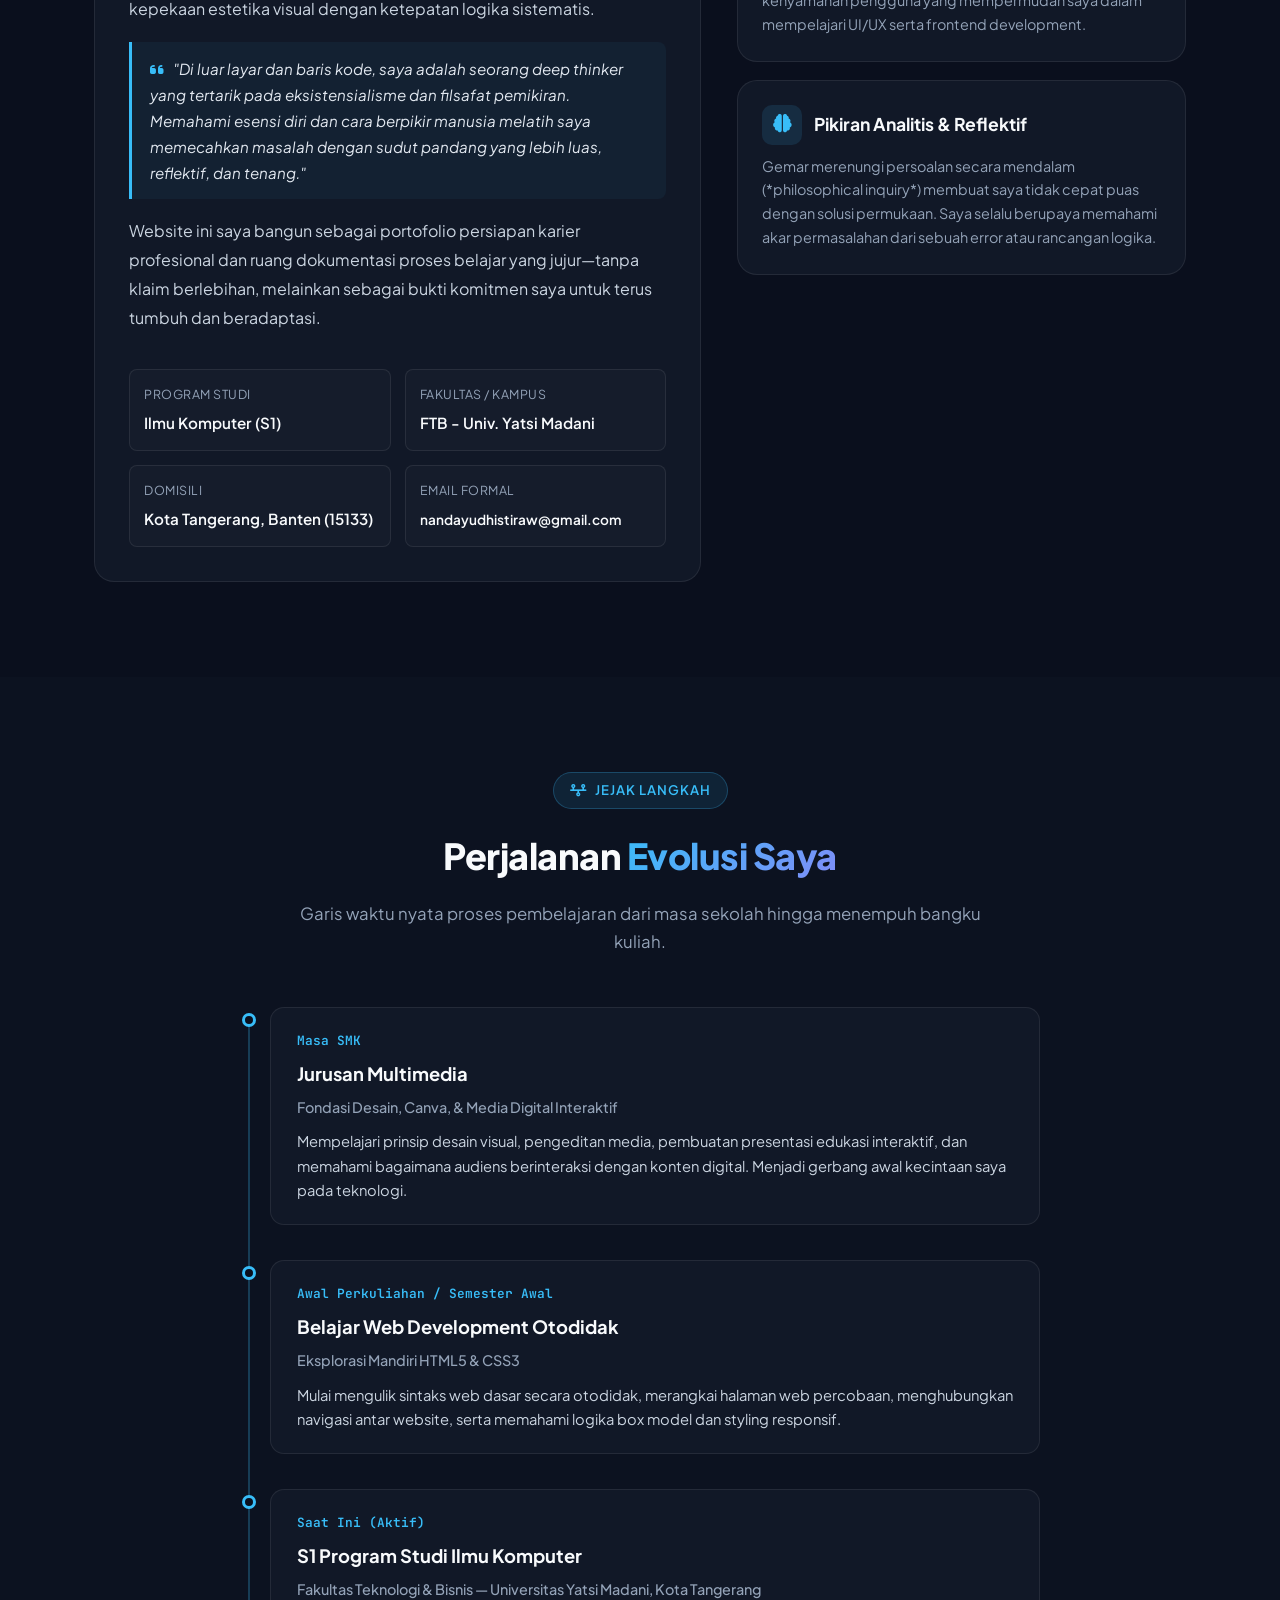
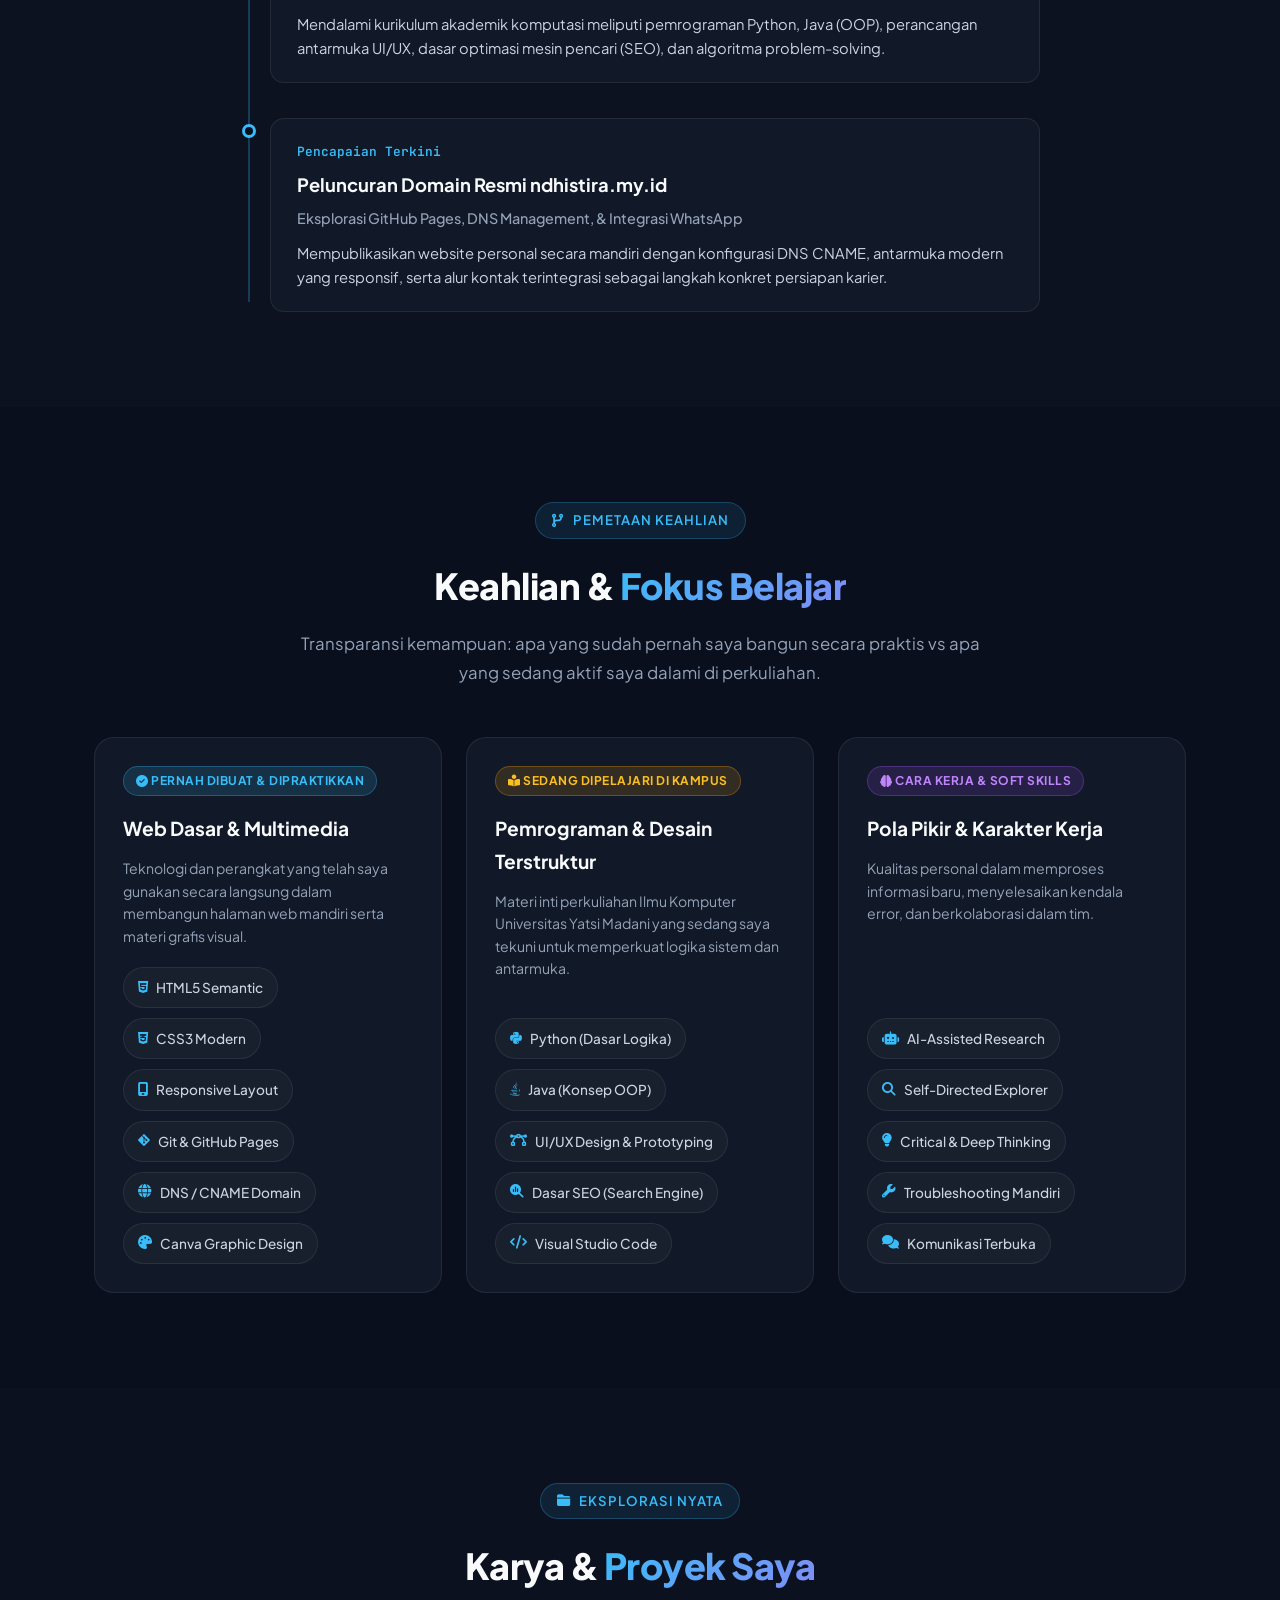
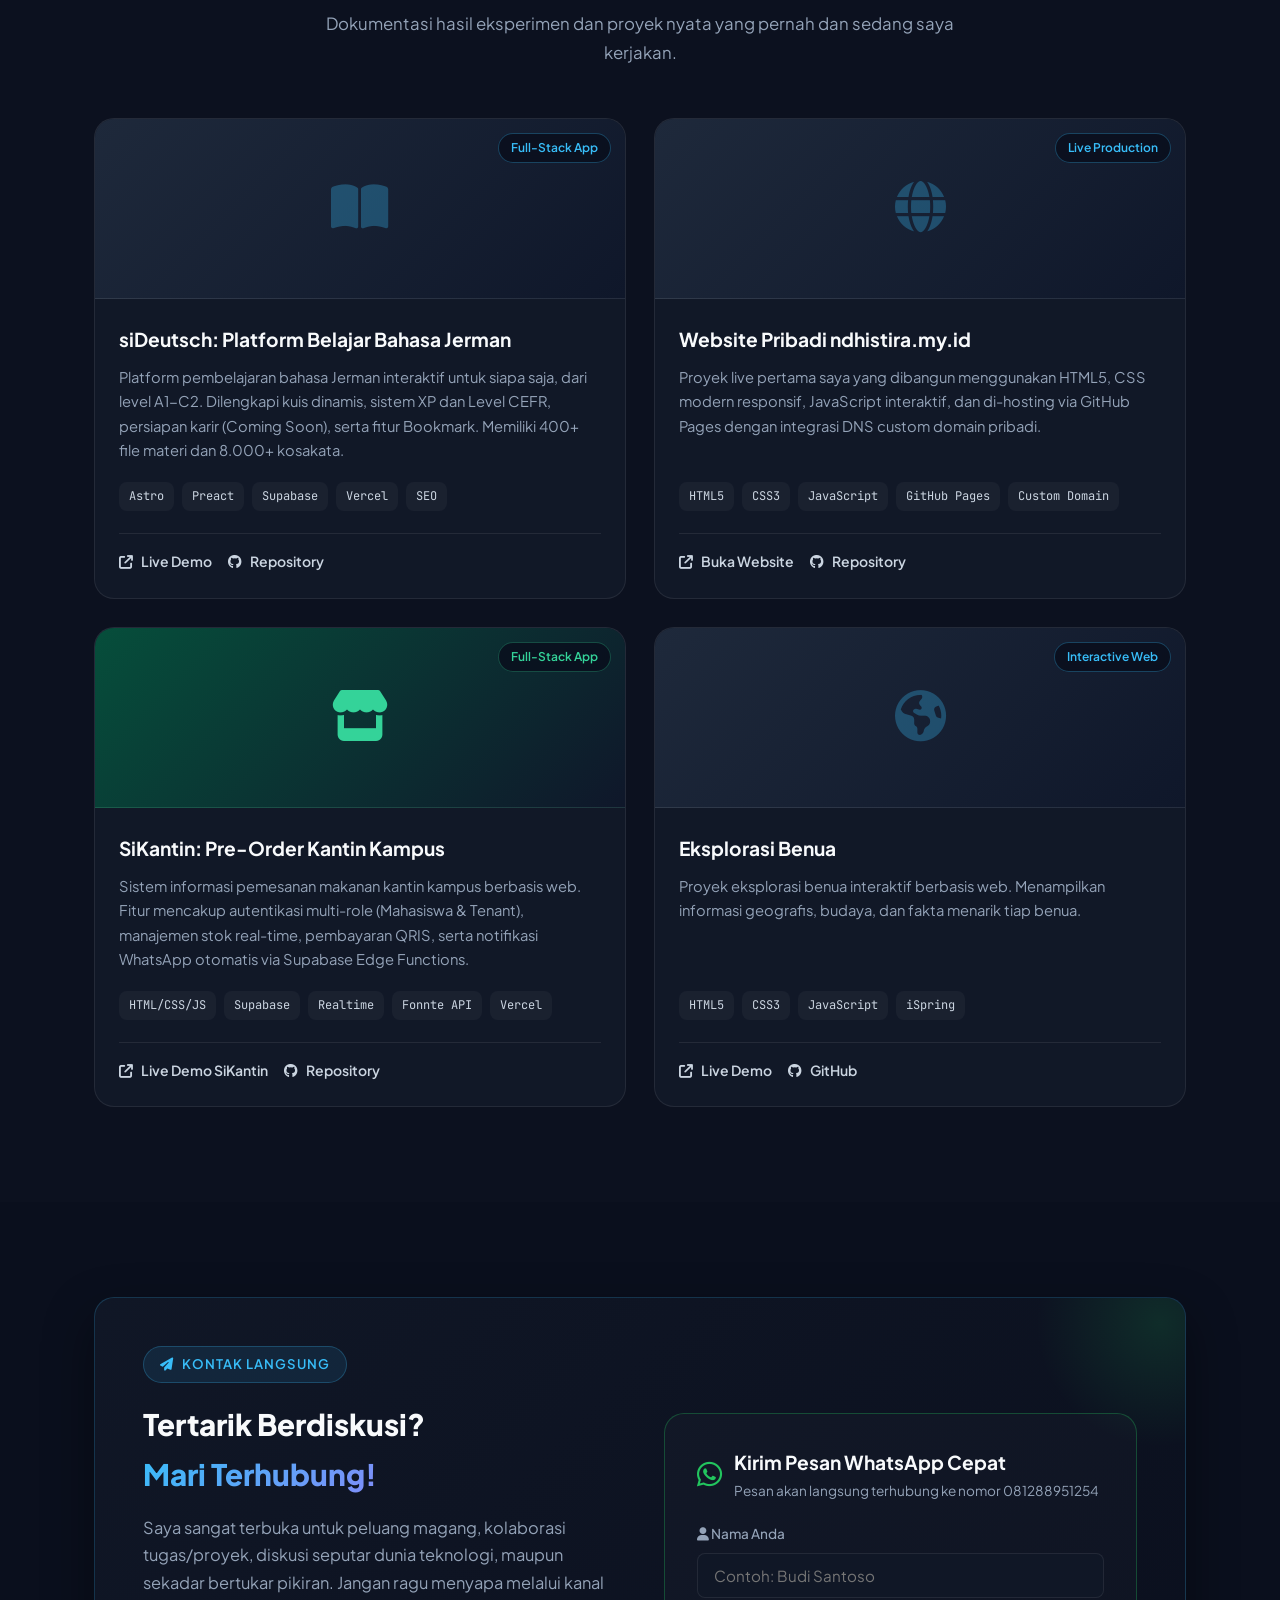
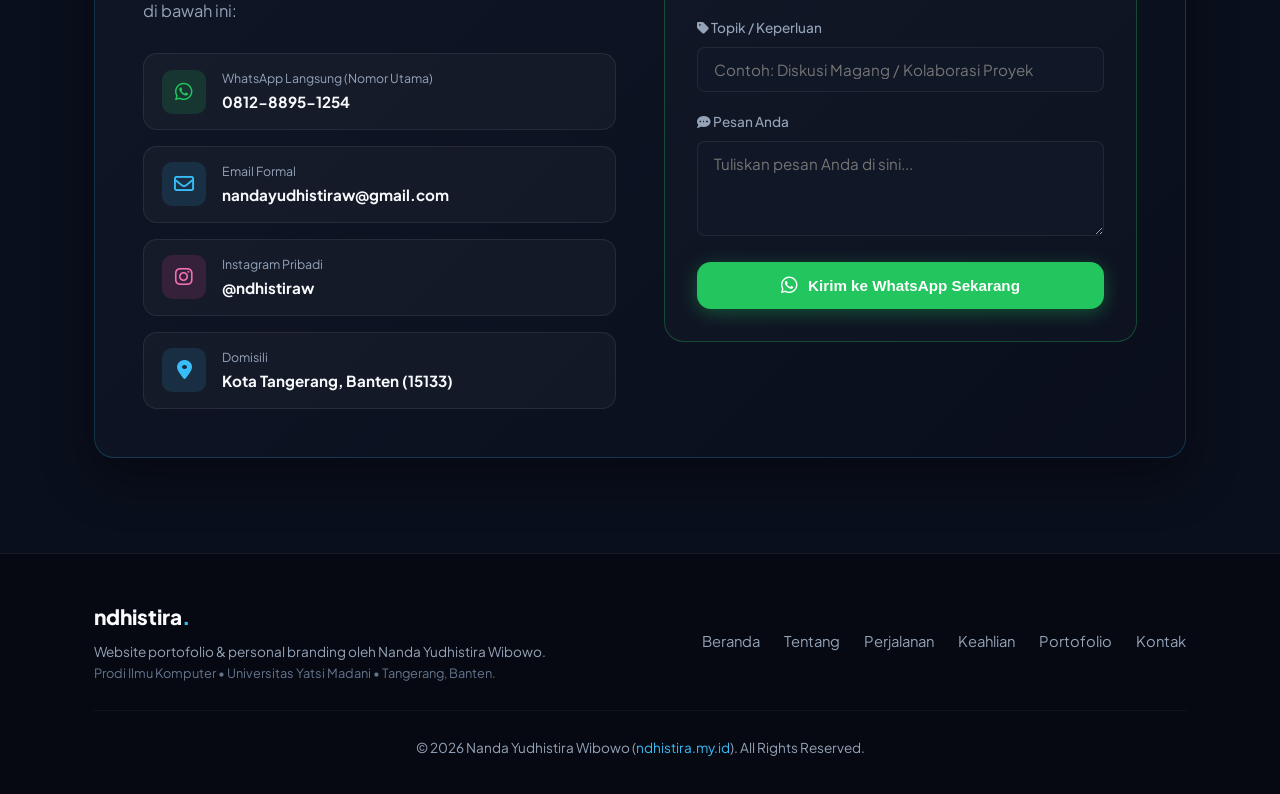
==== commit 5065c58f: "feat: tambah card project siDeutsch di urutan pertama" ====
--- a/index.html
+++ b/index.html
@@ -920,7 +920,7 @@
            ========================================================================== */
         .projects-grid {
             display: grid;
-            grid-template-columns: repeat(auto-fit, minmax(320px, 1fr));
+            grid-template-columns: repeat(2, minmax(0, 1fr));
             gap: 28px;
         }
 
@@ -1906,6 +1906,35 @@
             </div>
 
             <div class="projects-grid">
+                <!-- Project 1: siDeutsch (Full-Stack App) -->
+                <div class="project-card">
+                    <div class="project-preview">
+                        <i class="fa-solid fa-book-open project-preview-icon"></i>
+                        <span class="project-tag-floating">Full-Stack App</span>
+                    </div>
+                    <div class="project-content">
+                        <h3 class="project-title">siDeutsch: Platform Belajar Bahasa Jerman</h3>
+                        <p class="project-desc">
+                            Platform pembelajaran bahasa Jerman interaktif untuk siapa saja, dari level A1-C2. Dilengkapi kuis dinamis, sistem XP dan Level CEFR, persiapan karir (Coming Soon), serta fitur Bookmark. Memiliki 400+ file materi dan 8.000+ kosakata.
+                        </p>
+                        <div class="project-tech">
+                            <span class="tech-pill">Astro</span>
+                            <span class="tech-pill">Preact</span>
+                            <span class="tech-pill">Supabase</span>
+                            <span class="tech-pill">Vercel</span>
+                            <span class="tech-pill">SEO</span>
+                        </div>
+                        <div class="project-links">
+                            <a href="https://sideutsch.ndhistira.my.id" target="_blank" rel="noopener noreferrer" class="project-btn" aria-label="Live Demo siDeutsch">
+                                <i class="fa-solid fa-arrow-up-right-from-square"></i> Live Demo
+                            </a>
+                            <a href="https://github.com/nandayudhistirawibowo/sideutsch" target="_blank" rel="noopener noreferrer" class="project-btn" aria-label="Repository siDeutsch">
+                                <i class="fa-brands fa-github"></i> Repository
+                            </a>
+                        </div>
+                    </div>
+                </div>
+
                 <!-- Project 1: Live Personal Website -->
                 <div class="project-card">
                     <div class="project-preview">
@@ -1991,6 +2020,7 @@
                         </div>
                     </div>
                 </div>
+
             </div>
         </div>
     </section>
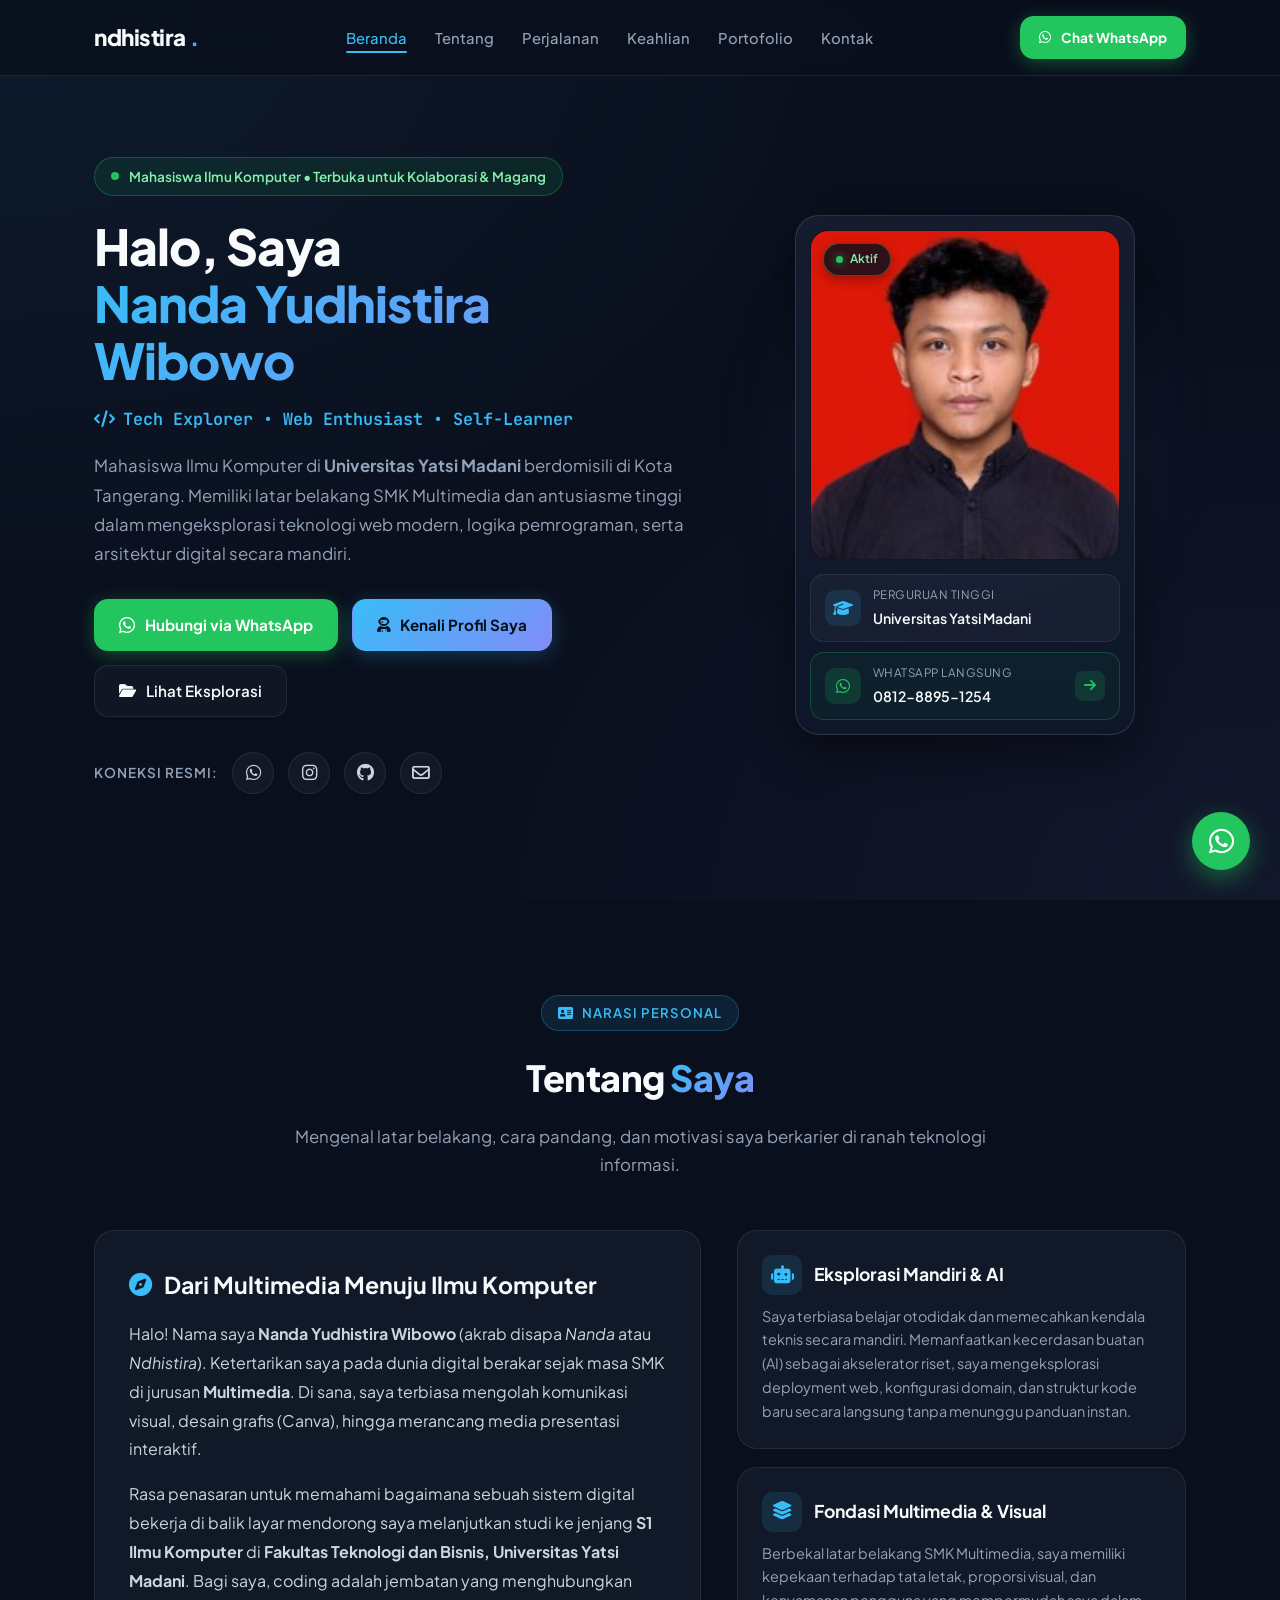
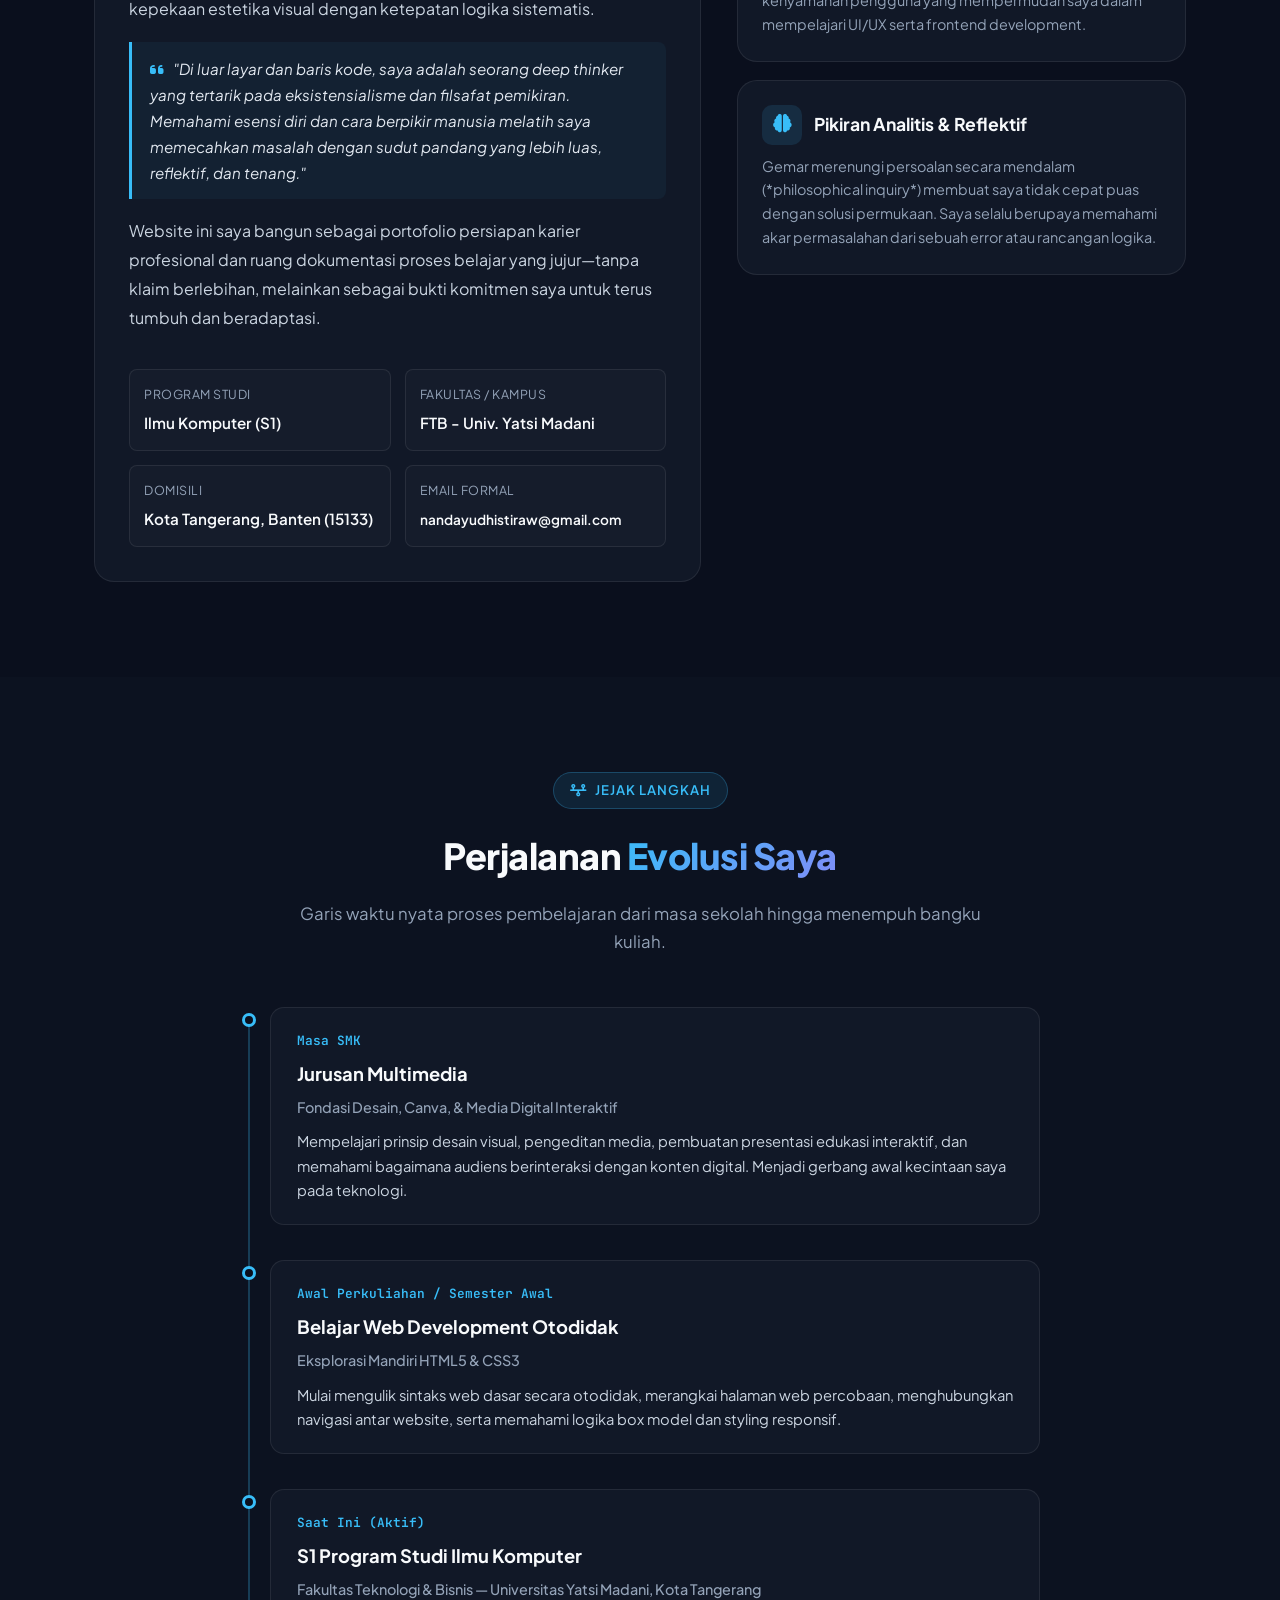
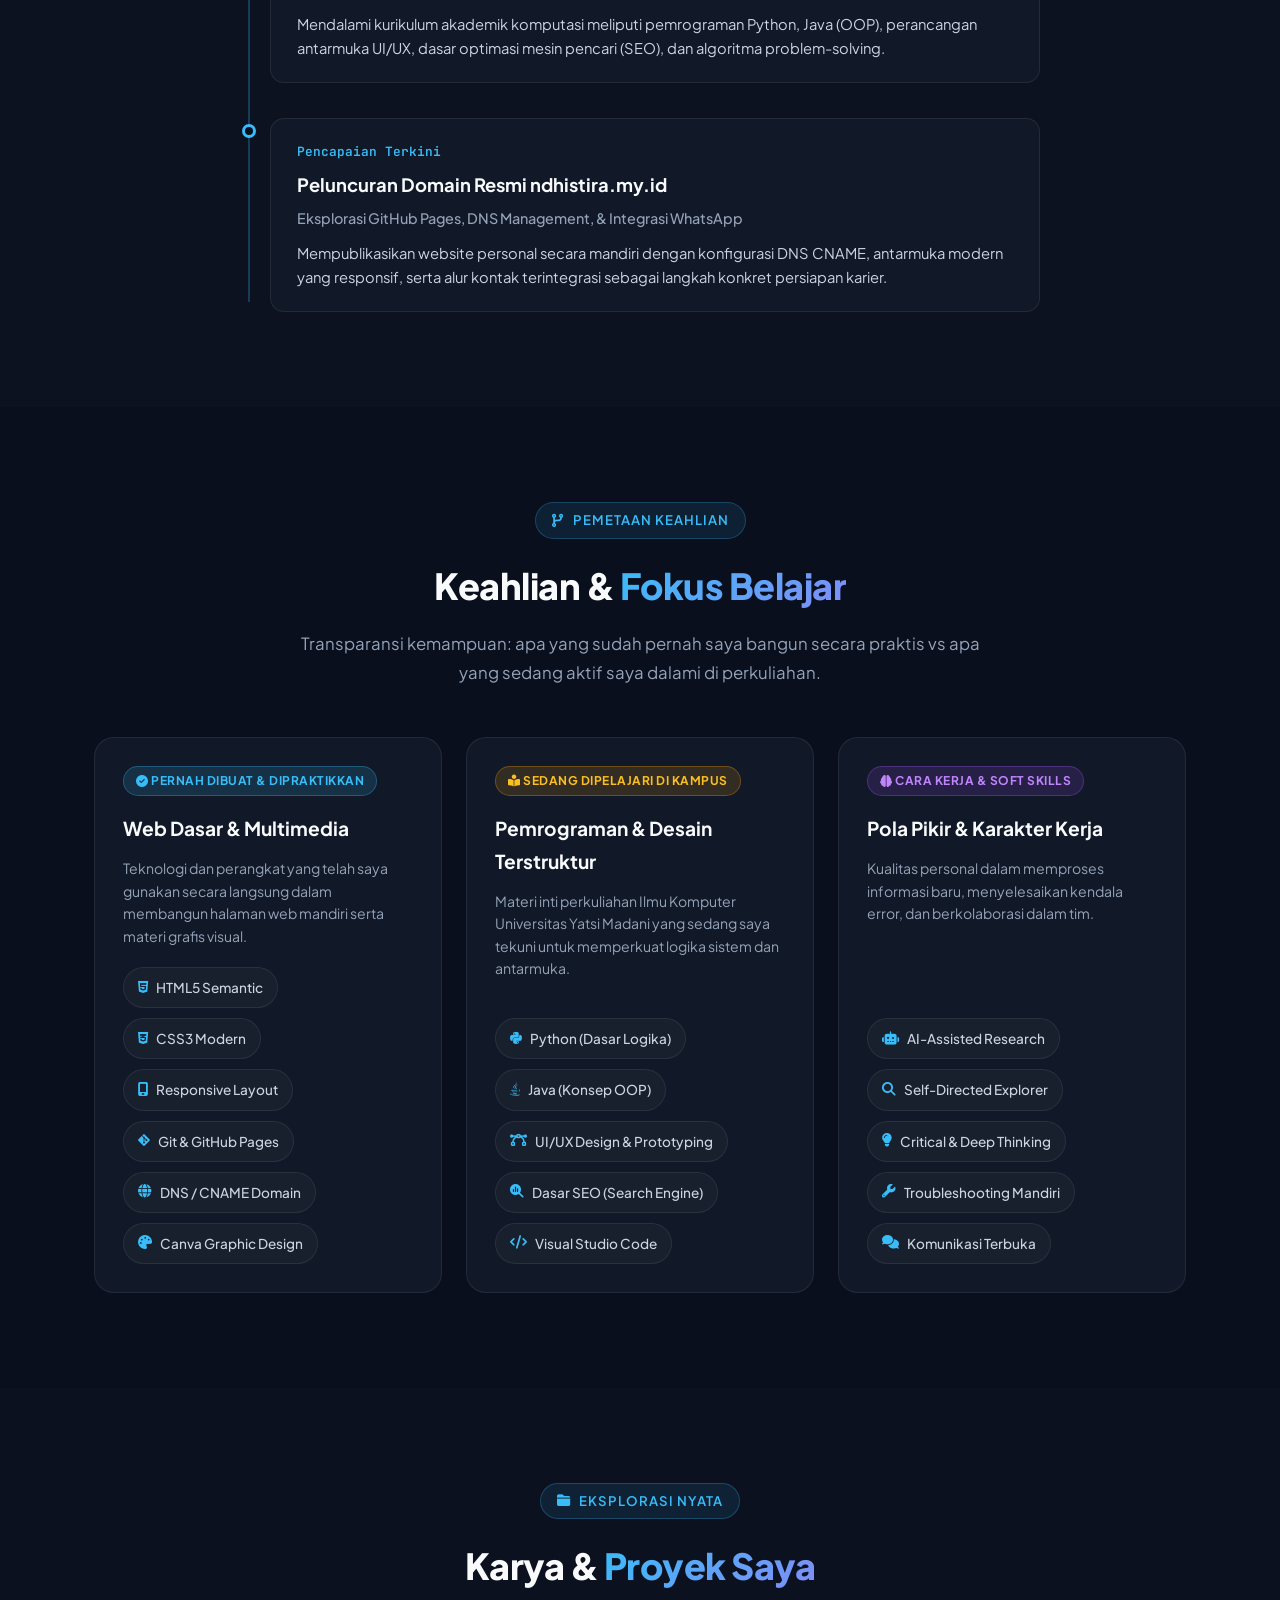
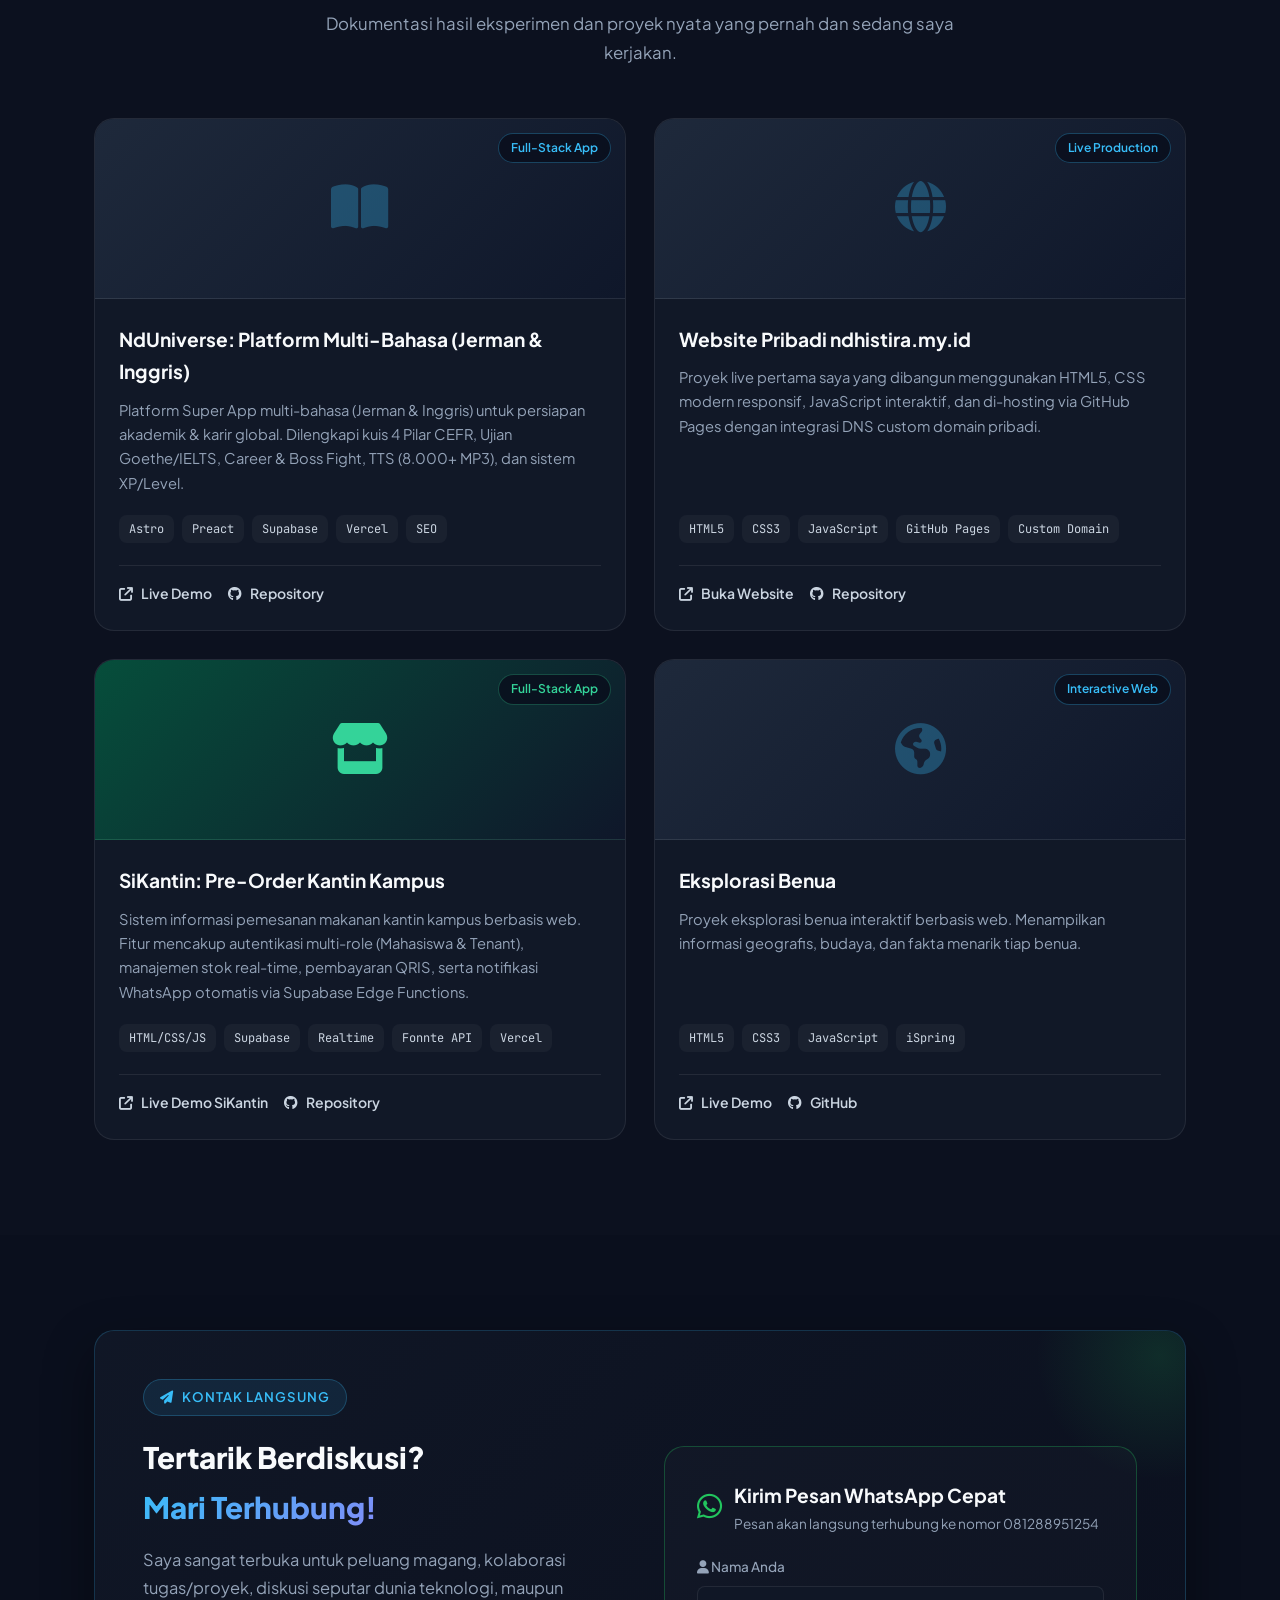
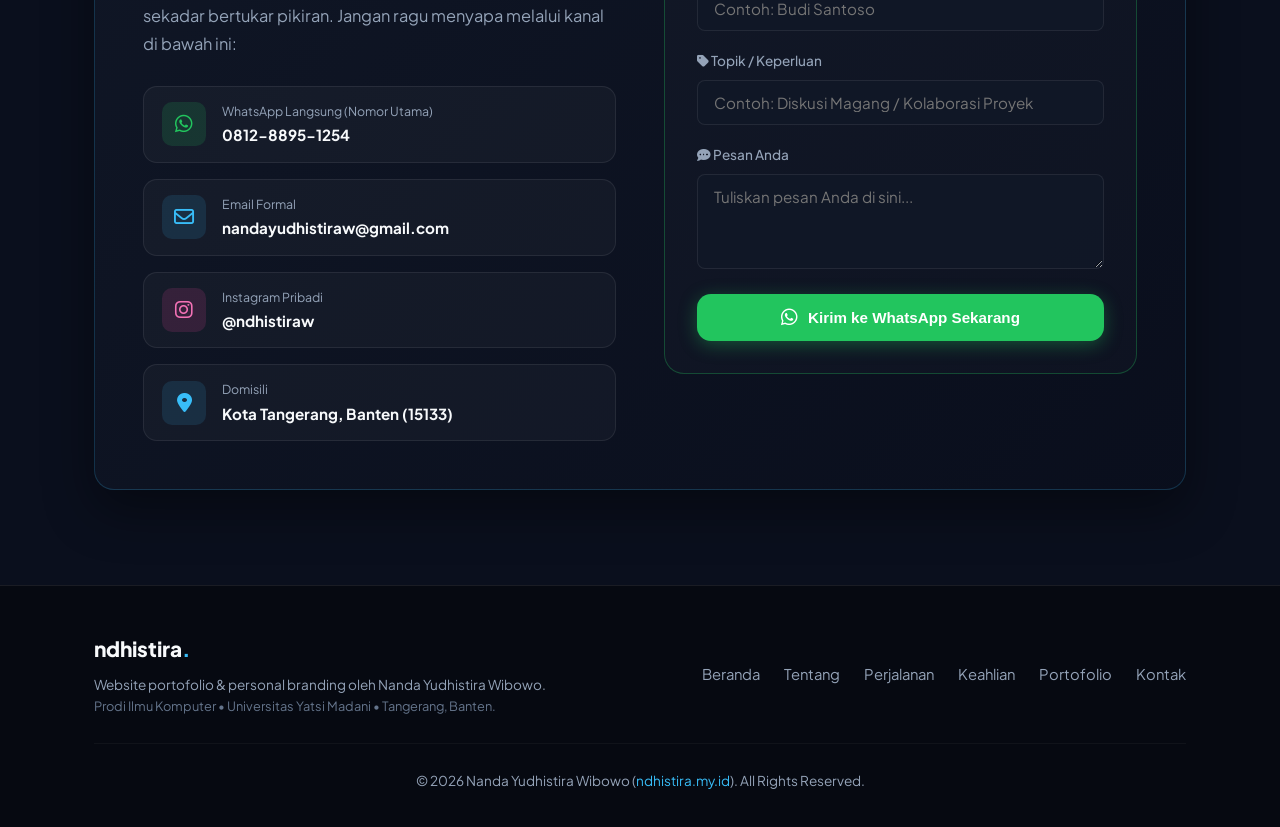
==== commit 76aaeecc: "Final: NdUniverse" ====
--- a/index.html
+++ b/index.html
@@ -1906,16 +1906,16 @@
             </div>
 
             <div class="projects-grid">
-                <!-- Project 1: siDeutsch (Full-Stack App) -->
+                <!-- Project 1: NdUniverse (Full-Stack App) -->
                 <div class="project-card">
                     <div class="project-preview">
                         <i class="fa-solid fa-book-open project-preview-icon"></i>
                         <span class="project-tag-floating">Full-Stack App</span>
                     </div>
                     <div class="project-content">
-                        <h3 class="project-title">siDeutsch: Platform Belajar Bahasa Jerman</h3>
+                        <h3 class="project-title">NdUniverse: Platform Multi-Bahasa (Jerman & Inggris)</h3>
                         <p class="project-desc">
-                            Platform pembelajaran bahasa Jerman interaktif untuk siapa saja, dari level A1-C2. Dilengkapi kuis dinamis, sistem XP dan Level CEFR, persiapan karir (Coming Soon), serta fitur Bookmark. Memiliki 400+ file materi dan 8.000+ kosakata.
+                            Platform Super App multi-bahasa (Jerman & Inggris) untuk persiapan akademik & karir global. Dilengkapi kuis 4 Pilar CEFR, Ujian Goethe/IELTS, Career & Boss Fight, TTS (8.000+ MP3), dan sistem XP/Level.
                         </p>
                         <div class="project-tech">
                             <span class="tech-pill">Astro</span>
@@ -1925,10 +1925,10 @@
                             <span class="tech-pill">SEO</span>
                         </div>
                         <div class="project-links">
-                            <a href="https://sideutsch.ndhistira.my.id" target="_blank" rel="noopener noreferrer" class="project-btn" aria-label="Live Demo siDeutsch">
+                            <a href="https://nduniverse.ndhistira.my.id" target="_blank" rel="noopener noreferrer" class="project-btn" aria-label="Live Demo NdUniverse">
                                 <i class="fa-solid fa-arrow-up-right-from-square"></i> Live Demo
                             </a>
-                            <a href="https://github.com/nandayudhistirawibowo/sideutsch" target="_blank" rel="noopener noreferrer" class="project-btn" aria-label="Repository siDeutsch">
+                            <a href="https://github.com/nandayudhistirawibowo/NdUniverse.git" target="_blank" rel="noopener noreferrer" class="project-btn" aria-label="Repository NdUniverse">
                                 <i class="fa-brands fa-github"></i> Repository
                             </a>
                         </div>
